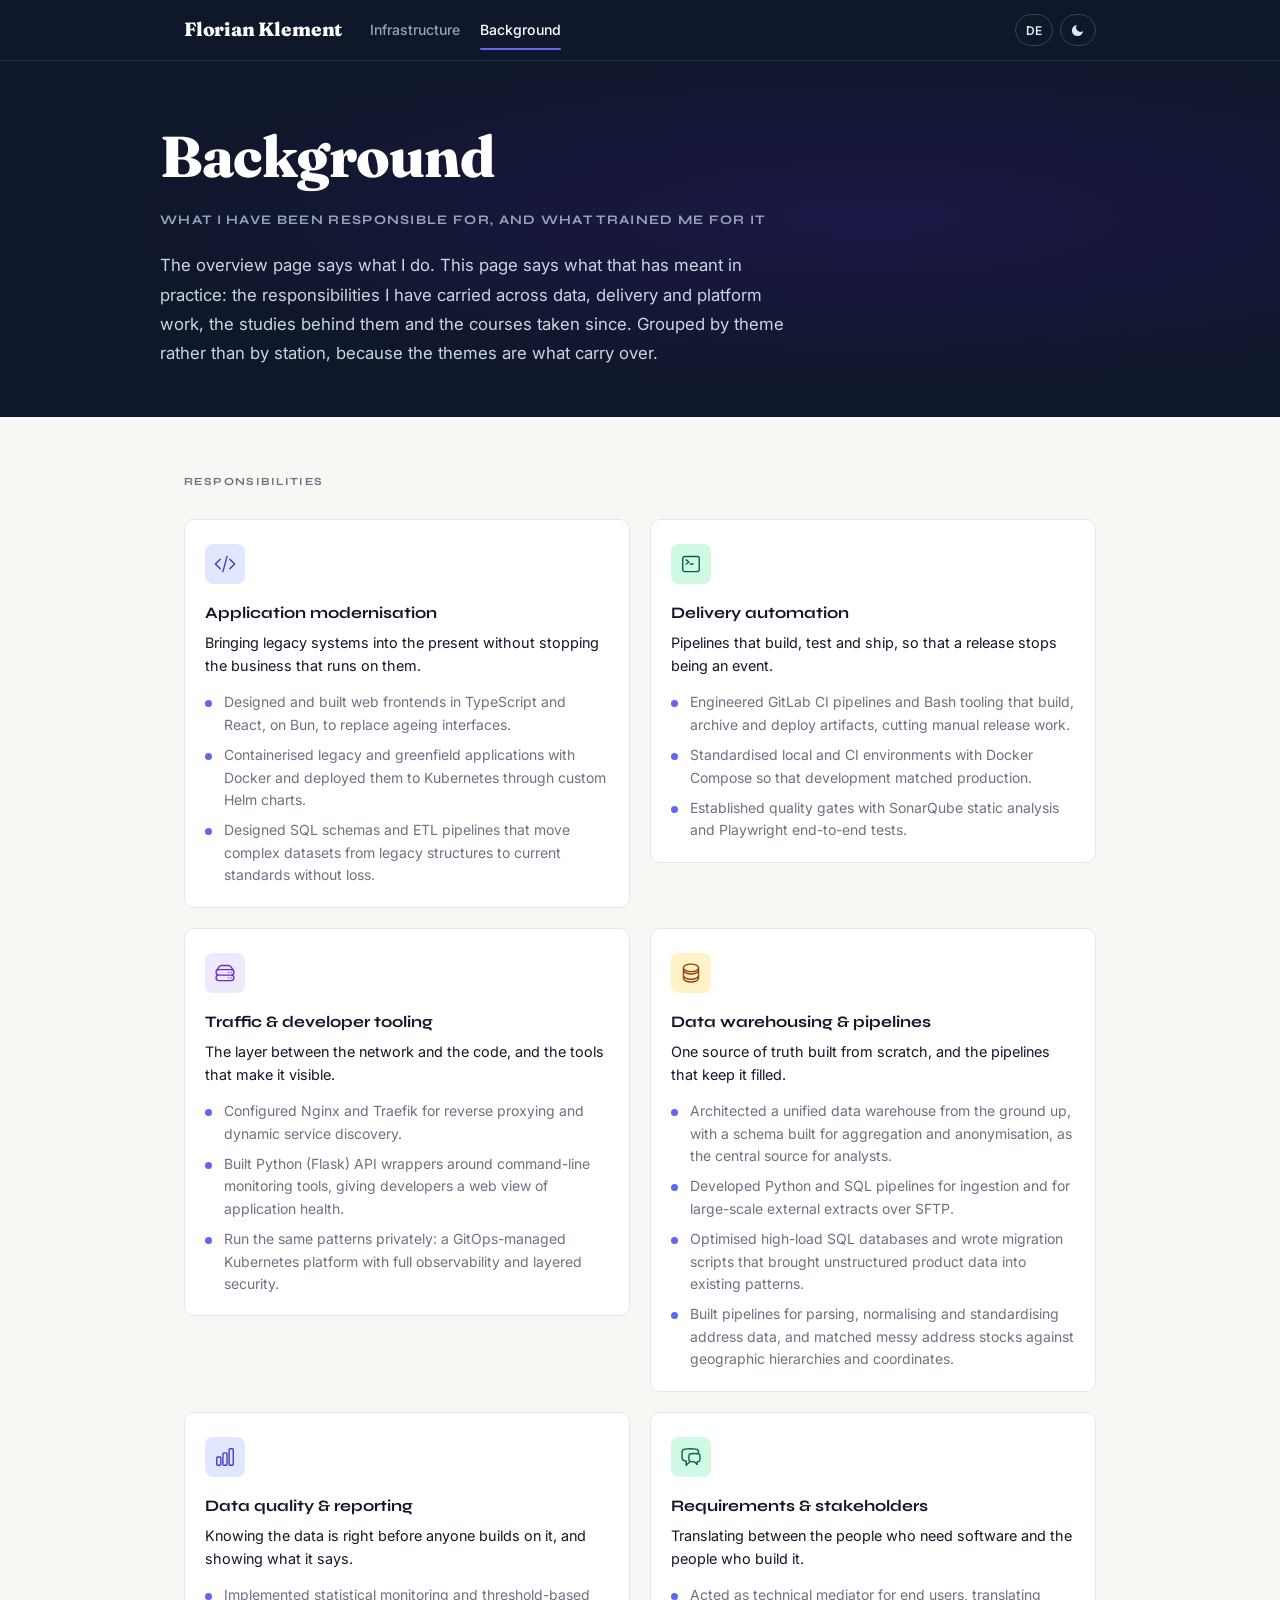
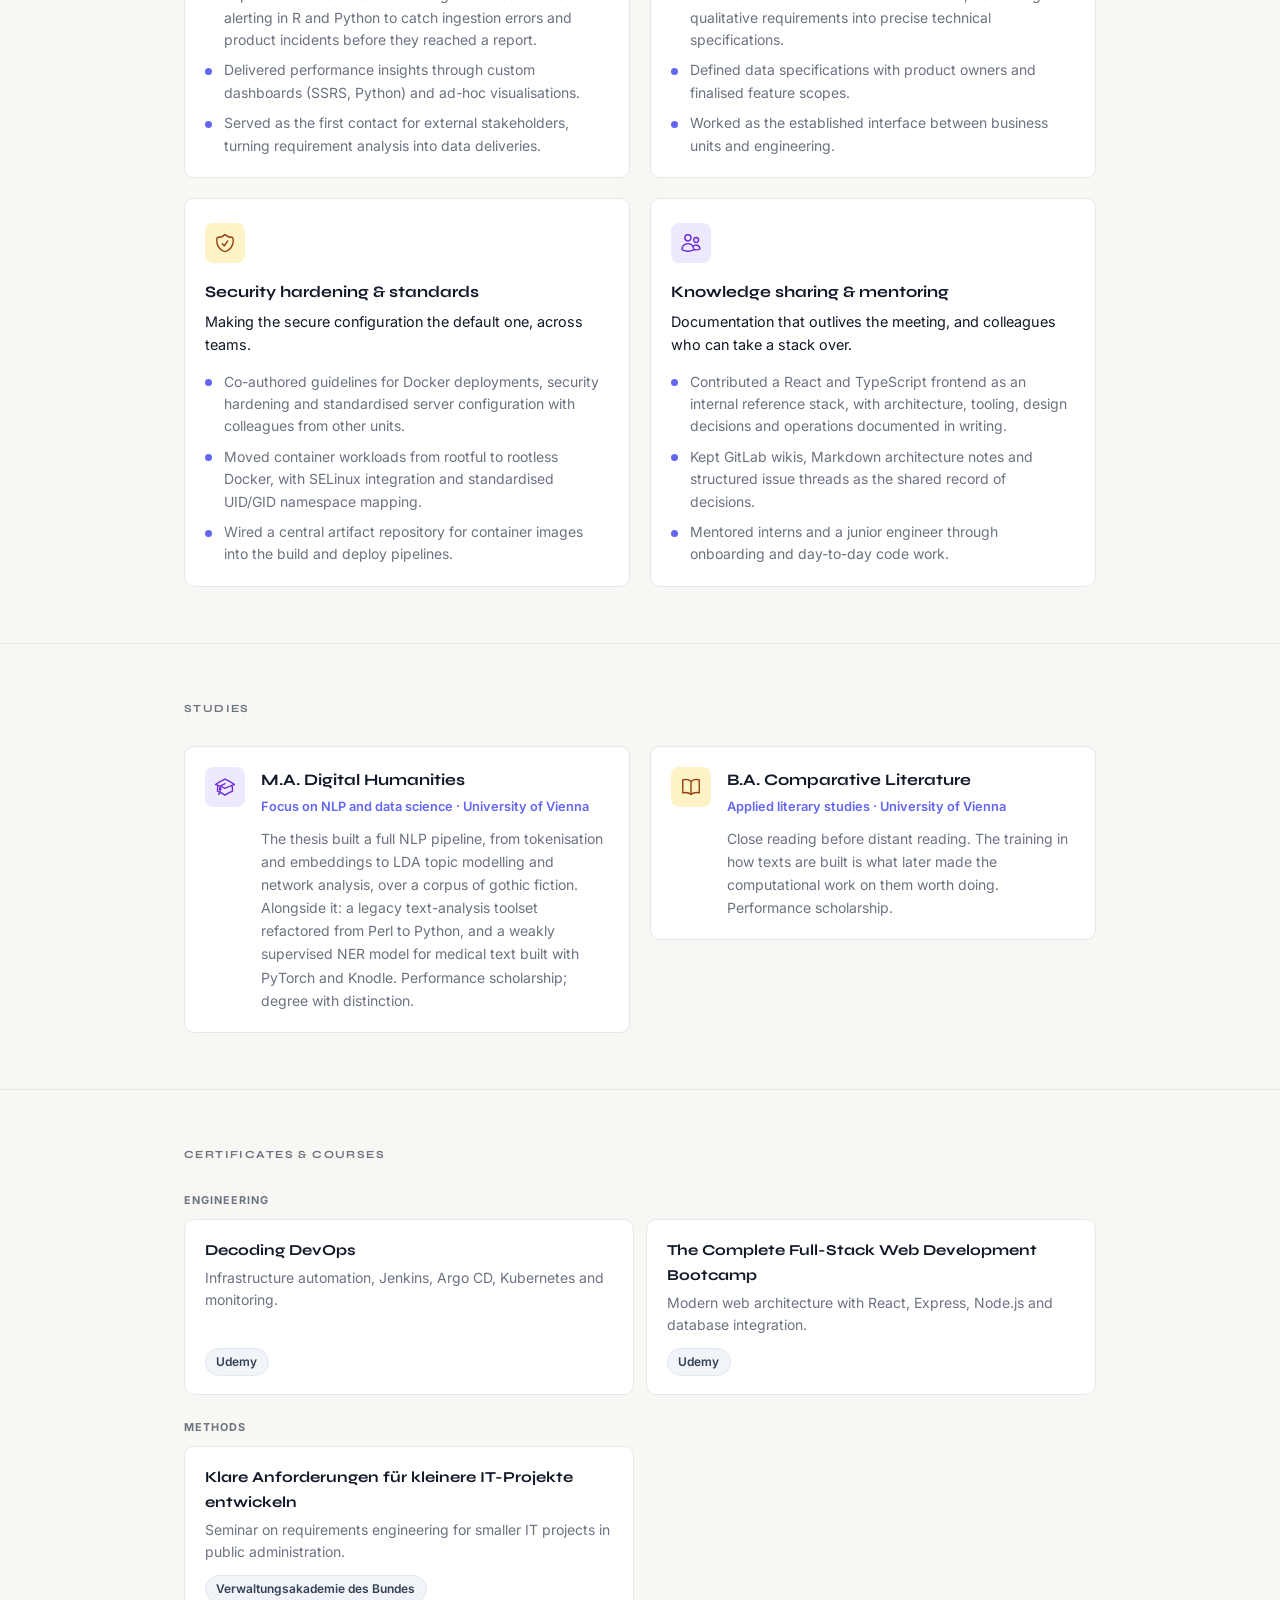
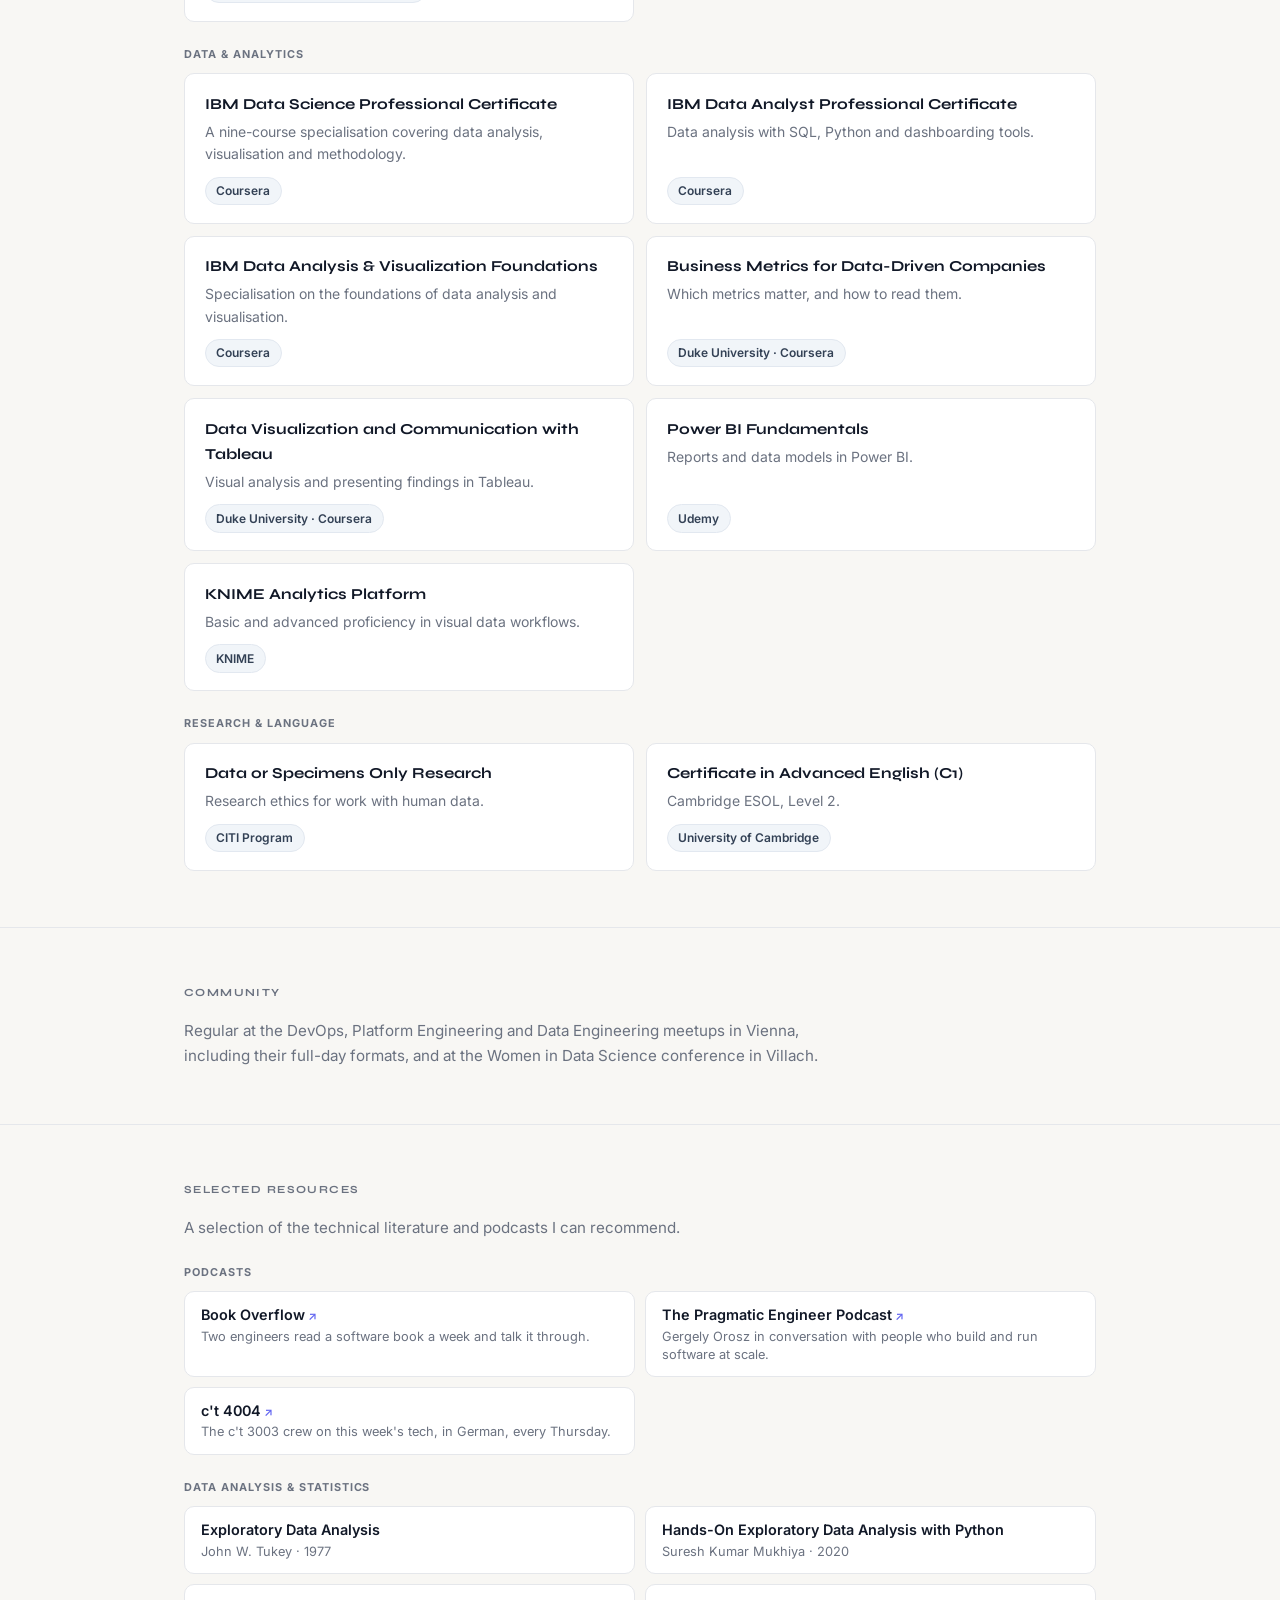
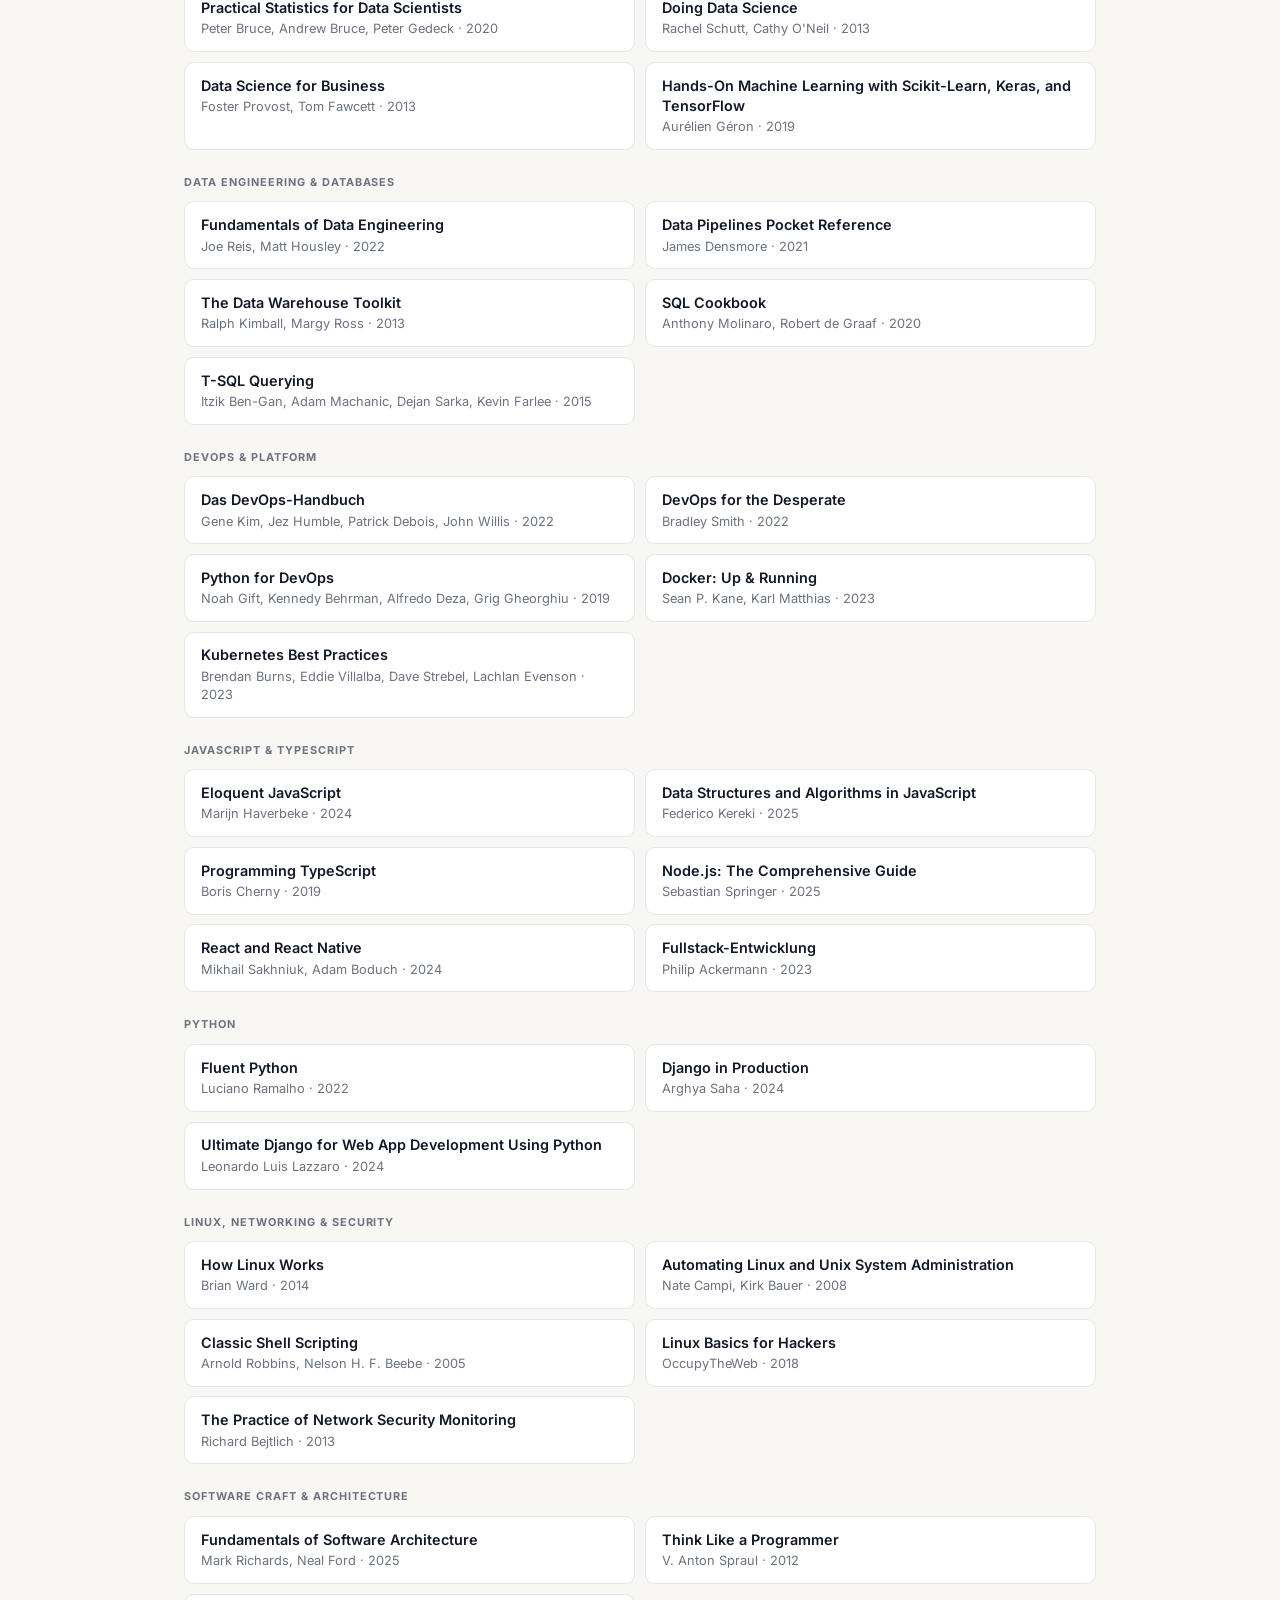
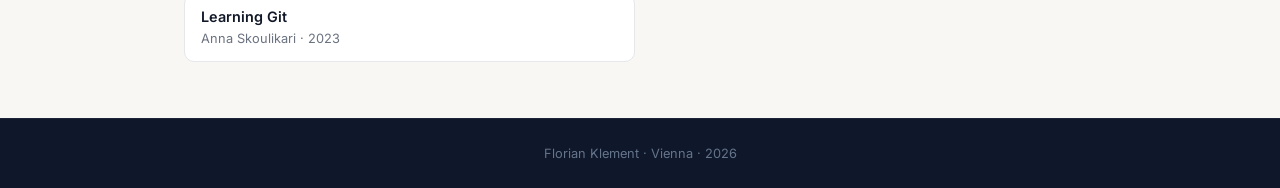
==== background.html @ 7e251cad "detail expansion" ====
<!DOCTYPE html>
<html lang="en">
<head>
  <meta charset="UTF-8" />
  <meta name="viewport" content="width=device-width, initial-scale=1.0" />
  <title>Background · Florian Klement</title>
  <link rel="icon" href="data:image/svg+xml,<svg xmlns='http://www.w3.org/2000/svg' viewBox='0 0 32 32'><rect width='32' height='32' rx='8' fill='%230f172a'/><path fill='%23ffffff' transform='translate(-1.2 1.05)' d='M25 14.5a6.5 6.5 0 0 0-12.7-2A5 5 0 1 0 8 22h17a4.5 4.5 0 0 0 0-9z'/></svg>" />
  <link rel="preconnect" href="https://fonts.googleapis.com" />
  <link rel="preconnect" href="https://fonts.gstatic.com" crossorigin />
  <link href="https://fonts.googleapis.com/css2?family=Inter:wght@400;500;600;700&family=Syne:wght@700;800&family=Fraunces:opsz,wght@9..144,800&display=swap" rel="stylesheet" />
  <link rel="stylesheet" href="style.css?v=11" />
</head>
<body>


<nav class="topbar" aria-label="Main">
  <div class="topbar-inner">
    <a class="brand" href="index.html"><span class="brand-full">Florian Klement</span><span class="brand-short">F. Klement</span><span class="brand-mini">FK</span></a>
    <div class="topbar-links">
      <a class="nav-link" href="infra.html" data-i18n="nav.infra">Infrastructure</a>
      <a class="nav-link" href="background.html" aria-current="page" data-i18n="nav.background">Background</a>
    </div>
    <div class="controls" role="toolbar">
      <button class="ctrl-btn" id="lang-btn" aria-label="Switch language">DE</button>
      <button class="ctrl-btn" id="theme-btn" aria-label="Toggle theme">
        <svg id="icon-moon" viewBox="0 0 24 24" fill="currentColor" xmlns="http://www.w3.org/2000/svg">
          <path d="M21 12.79A9 9 0 1 1 11.21 3 7 7 0 0 0 21 12.79z"/>
        </svg>
        <svg id="icon-sun" viewBox="0 0 24 24" fill="none" stroke="currentColor" stroke-width="2" stroke-linecap="round" xmlns="http://www.w3.org/2000/svg" style="display:none">
          <circle cx="12" cy="12" r="5"/>
          <line x1="12" y1="1" x2="12" y2="3"/>
          <line x1="12" y1="21" x2="12" y2="23"/>
          <line x1="4.22" y1="4.22" x2="5.64" y2="5.64"/>
          <line x1="18.36" y1="18.36" x2="19.78" y2="19.78"/>
          <line x1="1" y1="12" x2="3" y2="12"/>
          <line x1="21" y1="12" x2="23" y2="12"/>
          <line x1="4.22" y1="19.78" x2="5.64" y2="18.36"/>
          <line x1="18.36" y1="5.64" x2="19.78" y2="4.22"/>
        </svg>
      </button>
    </div>
  </div>
</nav>

<header class="hero hero-compact">
  <div class="hero-inner">
    <div class="hero-text">
      <h1 data-i18n="bg.title">Background</h1>
      <p class="subtitle" data-i18n="bg.subtitle">What I have been responsible for, and what trained me for it</p>
      <p class="tagline" data-i18n="bg.intro">The overview page says what I do. This page says what that has meant in practice: the responsibilities I have carried across data, delivery and platform work, the studies behind them and the courses taken since. Grouped by theme rather than by station, because the themes are what carry over.</p>
    </div>
  </div>
</header>

<main>

  <section>
    <div class="container">
      <p class="section-label" data-i18n="bg.section.duties">Responsibilities</p>
      <div class="duties">
        <article class="duty">
          <div class="card-icon blue">
            <svg viewBox="0 0 24 24" fill="none" stroke="currentColor" stroke-width="1.5" stroke-linecap="round" stroke-linejoin="round"><path d="M17.25 6.75 22.5 12l-5.25 5.25m-10.5 0L1.5 12l5.25-5.25m7.5-3-4.5 16.5"/></svg>
          </div>
          <h3 data-i18n="bg.duty1.title">Application modernisation</h3>
          <p class="duty-lead" data-i18n="bg.duty1.lead">Bringing legacy systems into the present without stopping the business that runs on them.</p>
          <ul class="tasks">
            <li data-i18n="bg.duty1.t1">Designed and built web frontends in TypeScript and React, on Bun, to replace ageing interfaces.</li>
            <li data-i18n="bg.duty1.t2">Containerised legacy and greenfield applications with Docker and deployed them to Kubernetes through custom Helm charts.</li>
            <li data-i18n="bg.duty1.t3">Designed SQL schemas and ETL pipelines that move complex datasets from legacy structures to current standards without loss.</li>
          </ul>
        </article>
        <article class="duty">
          <div class="card-icon green">
            <svg viewBox="0 0 24 24" fill="none" stroke="currentColor" stroke-width="1.5" stroke-linecap="round" stroke-linejoin="round"><path d="m6.75 7.5 3 2.25-3 2.25m4.5 0h3m-9 8.25h13.5A2.25 2.25 0 0 0 21 18V6a2.25 2.25 0 0 0-2.25-2.25H5.25A2.25 2.25 0 0 0 3 6v12a2.25 2.25 0 0 0 2.25 2.25Z"/></svg>
          </div>
          <h3 data-i18n="bg.duty2.title">Delivery automation</h3>
          <p class="duty-lead" data-i18n="bg.duty2.lead">Pipelines that build, test and ship, so that a release stops being an event.</p>
          <ul class="tasks">
            <li data-i18n="bg.duty2.t1">Engineered GitLab CI pipelines and Bash tooling that build, archive and deploy artifacts, cutting manual release work.</li>
            <li data-i18n="bg.duty2.t2">Standardised local and CI environments with Docker Compose so that development matched production.</li>
            <li data-i18n="bg.duty2.t3">Established quality gates with SonarQube static analysis and Playwright end-to-end tests.</li>
          </ul>
        </article>
        <article class="duty">
          <div class="card-icon purple">
            <svg viewBox="0 0 24 24" fill="none" stroke="currentColor" stroke-width="1.5" stroke-linecap="round" stroke-linejoin="round"><path d="M5.25 14.25h13.5m-13.5 0a3 3 0 0 1-3-3m3 3a3 3 0 1 0 0 6h13.5a3 3 0 1 0 0-6m-16.5-3a3 3 0 0 1 3-3h13.5a3 3 0 0 1 3 3m-19.5 0a4.5 4.5 0 0 1 .9-2.7L5.737 5.1a3.375 3.375 0 0 1 2.7-1.35h7.126c1.062 0 2.062.5 2.7 1.35l2.587 3.45a4.5 4.5 0 0 1 .9 2.7m0 0a3 3 0 0 1-3 3m0 3h.008v.008h-.008v-.008Zm0-6h.008v.008h-.008v-.008Zm-3 6h.008v.008h-.008v-.008Zm0-6h.008v.008h-.008v-.008Z"/></svg>
          </div>
          <h3 data-i18n="bg.duty3.title">Traffic &amp; developer tooling</h3>
          <p class="duty-lead" data-i18n="bg.duty3.lead">The layer between the network and the code, and the tools that make it visible.</p>
          <ul class="tasks">
            <li data-i18n="bg.duty3.t1">Configured Nginx and Traefik for reverse proxying and dynamic service discovery.</li>
            <li data-i18n="bg.duty3.t2">Built Python (Flask) API wrappers around command-line monitoring tools, giving developers a web view of application health.</li>
            <li data-i18n="bg.duty3.t3">Run the same patterns privately: a GitOps-managed Kubernetes platform with full observability and layered security.</li>
          </ul>
        </article>
        <article class="duty">
          <div class="card-icon amber">
            <svg viewBox="0 0 24 24" fill="none" stroke="currentColor" stroke-width="1.5" stroke-linecap="round" stroke-linejoin="round"><path d="M20.25 6.375c0 2.278-3.694 4.125-8.25 4.125S3.75 8.653 3.75 6.375m16.5 0c0-2.278-3.694-4.125-8.25-4.125S3.75 4.097 3.75 6.375m16.5 0v11.25c0 2.278-3.694 4.125-8.25 4.125s-8.25-1.847-8.25-4.125V6.375m16.5 2.625c0 2.278-3.694 4.125-8.25 4.125s-8.25-1.847-8.25-4.125m16.5 5.625c0 2.278-3.694 4.125-8.25 4.125s-8.25-1.847-8.25-4.125"/></svg>
          </div>
          <h3 data-i18n="bg.duty4.title">Data warehousing &amp; pipelines</h3>
          <p class="duty-lead" data-i18n="bg.duty4.lead">One source of truth built from scratch, and the pipelines that keep it filled.</p>
          <ul class="tasks">
            <li data-i18n="bg.duty4.t1">Architected a unified data warehouse from the ground up, with a schema built for aggregation and anonymisation, as the central source for analysts.</li>
            <li data-i18n="bg.duty4.t2">Developed Python and SQL pipelines for ingestion and for large-scale external extracts over SFTP.</li>
            <li data-i18n="bg.duty4.t3">Optimised high-load SQL databases and wrote migration scripts that brought unstructured product data into existing patterns.</li>
            <li data-i18n="bg.duty4.t4">Built pipelines for parsing, normalising and standardising address data, and matched messy address stocks against geographic hierarchies and coordinates.</li>
          </ul>
        </article>
        <article class="duty">
          <div class="card-icon blue">
            <svg viewBox="0 0 24 24" fill="none" stroke="currentColor" stroke-width="1.5" stroke-linecap="round" stroke-linejoin="round"><path d="M3 13.125C3 12.504 3.504 12 4.125 12h2.25c.621 0 1.125.504 1.125 1.125v6.75C7.5 20.496 6.996 21 6.375 21h-2.25A1.125 1.125 0 0 1 3 19.875v-6.75ZM9.75 8.625c0-.621.504-1.125 1.125-1.125h2.25c.621 0 1.125.504 1.125 1.125v11.25c0 .621-.504 1.125-1.125 1.125h-2.25a1.125 1.125 0 0 1-1.125-1.125V8.625ZM16.5 4.125c0-.621.504-1.125 1.125-1.125h2.25C20.496 3 21 3.504 21 4.125v15.75c0 .621-.504 1.125-1.125 1.125h-2.25a1.125 1.125 0 0 1-1.125-1.125V4.125Z"/></svg>
          </div>
          <h3 data-i18n="bg.duty5.title">Data quality &amp; reporting</h3>
          <p class="duty-lead" data-i18n="bg.duty5.lead">Knowing the data is right before anyone builds on it, and showing what it says.</p>
          <ul class="tasks">
            <li data-i18n="bg.duty5.t1">Implemented statistical monitoring and threshold-based alerting in R and Python to catch ingestion errors and product incidents before they reached a report.</li>
            <li data-i18n="bg.duty5.t2">Delivered performance insights through custom dashboards (SSRS, Python) and ad-hoc visualisations.</li>
            <li data-i18n="bg.duty5.t3">Served as the first contact for external stakeholders, turning requirement analysis into data deliveries.</li>
          </ul>
        </article>
        <article class="duty">
          <div class="card-icon green">
            <svg viewBox="0 0 24 24" fill="none" stroke="currentColor" stroke-width="1.5" stroke-linecap="round" stroke-linejoin="round"><path d="M20.25 8.511c.884.284 1.5 1.128 1.5 2.097v4.286c0 1.136-.847 2.1-1.98 2.193-.34.027-.68.052-1.02.072v3.091l-3-3c-1.354 0-2.694-.055-4.02-.163a2.115 2.115 0 0 1-.825-.242m9.345-8.334a2.126 2.126 0 0 0-.476-.095 48.64 48.64 0 0 0-8.048 0c-1.131.094-1.976 1.057-1.976 2.192v4.286c0 .837.46 1.58 1.155 1.951m9.345-8.334V6.637c0-1.621-1.152-3.026-2.76-3.235A48.455 48.455 0 0 0 11.25 3c-2.115 0-4.198.137-6.24.402-1.608.209-2.76 1.614-2.76 3.235v6.226c0 1.621 1.152 3.026 2.76 3.235.577.075 1.157.14 1.74.194V21l4.155-4.155"/></svg>
          </div>
          <h3 data-i18n="bg.duty6.title">Requirements &amp; stakeholders</h3>
          <p class="duty-lead" data-i18n="bg.duty6.lead">Translating between the people who need software and the people who build it.</p>
          <ul class="tasks">
            <li data-i18n="bg.duty6.t1">Acted as technical mediator for end users, translating qualitative requirements into precise technical specifications.</li>
            <li data-i18n="bg.duty6.t2">Defined data specifications with product owners and finalised feature scopes.</li>
            <li data-i18n="bg.duty6.t3">Worked as the established interface between business units and engineering.</li>
          </ul>
        </article>
        <article class="duty">
          <div class="card-icon amber">
            <svg viewBox="0 0 24 24" fill="none" stroke="currentColor" stroke-width="1.5" stroke-linecap="round" stroke-linejoin="round"><path d="M9 12.75 11.25 15 15 9.75m-3-7.036A11.959 11.959 0 0 1 3.598 6 11.99 11.99 0 0 0 3 9.749c0 5.592 3.824 10.29 9 11.623 5.176-1.332 9-6.03 9-11.622 0-1.31-.21-2.571-.598-3.751h-.152c-3.196 0-6.1-1.248-8.25-3.285Z"/></svg>
          </div>
          <h3 data-i18n="bg.duty7.title">Security hardening &amp; standards</h3>
          <p class="duty-lead" data-i18n="bg.duty7.lead">Making the secure configuration the default one, across teams.</p>
          <ul class="tasks">
            <li data-i18n="bg.duty7.t1">Co-authored guidelines for Docker deployments, security hardening and standardised server configuration with colleagues from other units.</li>
            <li data-i18n="bg.duty7.t2">Moved container workloads from rootful to rootless Docker, with SELinux integration and standardised UID/GID namespace mapping.</li>
            <li data-i18n="bg.duty7.t3">Wired a central artifact repository for container images into the build and deploy pipelines.</li>
          </ul>
        </article>
        <article class="duty">
          <div class="card-icon purple">
            <svg viewBox="0 0 24 24" fill="none" stroke="currentColor" stroke-width="1.5" stroke-linecap="round" stroke-linejoin="round"><path d="M15 19.128a9.38 9.38 0 0 0 2.625.372 9.337 9.337 0 0 0 4.121-.952 4.125 4.125 0 0 0-7.533-2.493M15 19.128v-.003c0-1.113-.285-2.16-.786-3.07M15 19.128v.106A12.318 12.318 0 0 1 8.624 21c-2.331 0-4.512-.645-6.374-1.766l-.001-.109a6.375 6.375 0 0 1 11.964-3.07M12 6.375a3.375 3.375 0 1 1-6.75 0 3.375 3.375 0 0 1 6.75 0Zm8.25 2.25a2.625 2.625 0 1 1-5.25 0 2.625 2.625 0 0 1 5.25 0Z"/></svg>
          </div>
          <h3 data-i18n="bg.duty8.title">Knowledge sharing &amp; mentoring</h3>
          <p class="duty-lead" data-i18n="bg.duty8.lead">Documentation that outlives the meeting, and colleagues who can take a stack over.</p>
          <ul class="tasks">
            <li data-i18n="bg.duty8.t1">Contributed a React and TypeScript frontend as an internal reference stack, with architecture, tooling, design decisions and operations documented in writing.</li>
            <li data-i18n="bg.duty8.t2">Kept GitLab wikis, Markdown architecture notes and structured issue threads as the shared record of decisions.</li>
            <li data-i18n="bg.duty8.t3">Mentored interns and a junior engineer through onboarding and day-to-day code work.</li>
          </ul>
        </article>
      </div>
    </div>
  </section>

  <section>
    <div class="container">
      <p class="section-label" data-i18n="bg.section.edu">Studies</p>
      <div class="edu-grid">
        <article class="edu">
          <div class="card-icon purple">
            <svg viewBox="0 0 24 24" fill="none" stroke="currentColor" stroke-width="1.5" stroke-linecap="round" stroke-linejoin="round"><path d="M4.26 10.147a60.438 60.438 0 0 0-.491 6.347A48.62 48.62 0 0 1 12 20.904a48.62 48.62 0 0 1 8.232-4.41 60.46 60.46 0 0 0-.491-6.347m-15.482 0a50.636 50.636 0 0 0-2.658-.813A59.906 59.906 0 0 1 12 3.493a59.903 59.903 0 0 1 10.399 5.84c-.896.248-1.783.52-2.658.814m-15.482 0A50.717 50.717 0 0 1 12 13.489a50.702 50.702 0 0 1 7.74-3.342M6.75 15a.75.75 0 1 0 0-1.5.75.75 0 0 0 0 1.5Zm0 0v-3.675A55.378 55.378 0 0 1 12 8.443m-7.007 11.55A5.981 5.981 0 0 0 6.75 15.75v-1.5"/></svg>
          </div>
          <div>
            <h3 data-i18n="bg.edu1.title">M.A. Digital Humanities</h3>
            <p class="edu-sub" data-i18n="bg.edu1.sub">Focus on NLP and data science · University of Vienna</p>
            <p class="edu-body" data-i18n="bg.edu1.body">The thesis built a full NLP pipeline, from tokenisation and embeddings to LDA topic modelling and network analysis, over a corpus of gothic fiction. Alongside it: a legacy text-analysis toolset refactored from Perl to Python, and a weakly supervised NER model for medical text built with PyTorch and Knodle. Performance scholarship; degree with distinction.</p>
          </div>
        </article>
        <article class="edu">
          <div class="card-icon amber">
            <svg viewBox="0 0 24 24" fill="none" stroke="currentColor" stroke-width="1.5" stroke-linecap="round" stroke-linejoin="round"><path d="M12 6.042A8.967 8.967 0 0 0 6 3.75c-1.052 0-2.062.18-3 .512v14.25A8.987 8.987 0 0 1 6 18c2.305 0 4.408.867 6 2.292m0-14.25a8.966 8.966 0 0 1 6-2.292c1.052 0 2.062.18 3 .512v14.25A8.987 8.987 0 0 0 18 18a8.967 8.967 0 0 0-6 2.292m0-14.25v14.25"/></svg>
          </div>
          <div>
            <h3 data-i18n="bg.edu2.title">B.A. Comparative Literature</h3>
            <p class="edu-sub" data-i18n="bg.edu2.sub">Applied literary studies · University of Vienna</p>
            <p class="edu-body" data-i18n="bg.edu2.body">Close reading before distant reading. The training in how texts are built is what later made the computational work on them worth doing. Performance scholarship.</p>
          </div>
        </article>
      </div>
    </div>
  </section>

  <section>
    <div class="container">
      <p class="section-label" data-i18n="bg.section.certs">Certificates &amp; courses</p>
      <p class="cert-group-label" data-i18n="bg.certgroup.eng">Engineering</p>
      <ul class="certs">
        <li class="cert">
          <div class="cert-main">
            <h3 data-i18n="bg.cert1.title">Decoding DevOps</h3>
            <p data-i18n="bg.cert1.desc">Infrastructure automation, Jenkins, Argo CD, Kubernetes and monitoring.</p>
          </div>
          <span class="cert-prov" data-i18n="bg.cert1.prov">Udemy</span>
        </li>
        <li class="cert">
          <div class="cert-main">
            <h3 data-i18n="bg.cert2.title">The Complete Full-Stack Web Development Bootcamp</h3>
            <p data-i18n="bg.cert2.desc">Modern web architecture with React, Express, Node.js and database integration.</p>
          </div>
          <span class="cert-prov" data-i18n="bg.cert2.prov">Udemy</span>
        </li>
      </ul>
      <p class="cert-group-label" data-i18n="bg.certgroup.method">Methods</p>
      <ul class="certs">
        <li class="cert">
          <div class="cert-main">
            <h3 data-i18n="bg.cert12.title">Klare Anforderungen für kleinere IT-Projekte entwickeln</h3>
            <p data-i18n="bg.cert12.desc">Seminar on requirements engineering for smaller IT projects in public administration.</p>
          </div>
          <span class="cert-prov" data-i18n="bg.cert12.prov">Verwaltungsakademie des Bundes</span>
        </li>
      </ul>
      <p class="cert-group-label" data-i18n="bg.certgroup.data">Data &amp; analytics</p>
      <ul class="certs">
        <li class="cert">
          <div class="cert-main">
            <h3 data-i18n="bg.cert3.title">IBM Data Science Professional Certificate</h3>
            <p data-i18n="bg.cert3.desc">A nine-course specialisation covering data analysis, visualisation and methodology.</p>
          </div>
          <span class="cert-prov" data-i18n="bg.cert3.prov">Coursera</span>
        </li>
        <li class="cert">
          <div class="cert-main">
            <h3 data-i18n="bg.cert4.title">IBM Data Analyst Professional Certificate</h3>
            <p data-i18n="bg.cert4.desc">Data analysis with SQL, Python and dashboarding tools.</p>
          </div>
          <span class="cert-prov" data-i18n="bg.cert4.prov">Coursera</span>
        </li>
        <li class="cert">
          <div class="cert-main">
            <h3 data-i18n="bg.cert5.title">IBM Data Analysis &amp; Visualization Foundations</h3>
            <p data-i18n="bg.cert5.desc">Specialisation on the foundations of data analysis and visualisation.</p>
          </div>
          <span class="cert-prov" data-i18n="bg.cert5.prov">Coursera</span>
        </li>
        <li class="cert">
          <div class="cert-main">
            <h3 data-i18n="bg.cert6.title">Business Metrics for Data-Driven Companies</h3>
            <p data-i18n="bg.cert6.desc">Which metrics matter, and how to read them.</p>
          </div>
          <span class="cert-prov" data-i18n="bg.cert6.prov">Duke University · Coursera</span>
        </li>
        <li class="cert">
          <div class="cert-main">
            <h3 data-i18n="bg.cert7.title">Data Visualization and Communication with Tableau</h3>
            <p data-i18n="bg.cert7.desc">Visual analysis and presenting findings in Tableau.</p>
          </div>
          <span class="cert-prov" data-i18n="bg.cert7.prov">Duke University · Coursera</span>
        </li>
        <li class="cert">
          <div class="cert-main">
            <h3 data-i18n="bg.cert8.title">Power BI Fundamentals</h3>
            <p data-i18n="bg.cert8.desc">Reports and data models in Power BI.</p>
          </div>
          <span class="cert-prov" data-i18n="bg.cert8.prov">Udemy</span>
        </li>
        <li class="cert">
          <div class="cert-main">
            <h3 data-i18n="bg.cert9.title">KNIME Analytics Platform</h3>
            <p data-i18n="bg.cert9.desc">Basic and advanced proficiency in visual data workflows.</p>
          </div>
          <span class="cert-prov" data-i18n="bg.cert9.prov">KNIME</span>
        </li>
      </ul>
      <p class="cert-group-label" data-i18n="bg.certgroup.other">Research &amp; language</p>
      <ul class="certs">
        <li class="cert">
          <div class="cert-main">
            <h3 data-i18n="bg.cert10.title">Data or Specimens Only Research</h3>
            <p data-i18n="bg.cert10.desc">Research ethics for work with human data.</p>
          </div>
          <span class="cert-prov" data-i18n="bg.cert10.prov">CITI Program</span>
        </li>
        <li class="cert">
          <div class="cert-main">
            <h3 data-i18n="bg.cert11.title">Certificate in Advanced English (C1)</h3>
            <p data-i18n="bg.cert11.desc">Cambridge ESOL, Level 2.</p>
          </div>
          <span class="cert-prov" data-i18n="bg.cert11.prov">University of Cambridge</span>
        </li>
      </ul>
    </div>
  </section>

  <section>
    <div class="container">
      <p class="section-label" data-i18n="bg.section.community">Community</p>
      <p class="community-body" data-i18n="bg.community.body">Regular at the DevOps, Platform Engineering and Data Engineering meetups in Vienna, including their full-day formats, and at the Women in Data Science conference in Villach.</p>
    </div>
  </section>

  <section>
    <div class="container">
      <p class="section-label" data-i18n="bg.section.reading">Selected resources</p>
      <p class="reading-intro" data-i18n="bg.reading.intro">A selection of the technical literature and podcasts I can recommend.</p>
      <p class="cert-group-label" data-i18n="bg.readgroup.pod">Podcasts</p>
      <ul class="books">
        <li class="book"><a class="book-title book-link" href="https://www.bookoverflow.io/" target="_blank" rel="noopener">Book Overflow</a><span class="book-author" data-i18n="bg.pod1.desc">Two engineers read a software book a week and talk it through.</span></li>
        <li class="book"><a class="book-title book-link" href="https://newsletter.pragmaticengineer.com/podcast" target="_blank" rel="noopener">The Pragmatic Engineer Podcast</a><span class="book-author" data-i18n="bg.pod2.desc">Gergely Orosz in conversation with people who build and run software at scale.</span></li>
        <li class="book"><a class="book-title book-link" href="https://www.heise.de/news/c-t-4004-Neuer-Podcast-von-c-t-3003-11102842.html" target="_blank" rel="noopener">c&#39;t 4004</a><span class="book-author" data-i18n="bg.pod3.desc">The c&#39;t 3003 crew on this week&#39;s tech, in German, every Thursday.</span></li>
      </ul>
      <p class="cert-group-label" data-i18n="bg.readgroup.data">Data analysis &amp; statistics</p>
      <ul class="books">
        <li class="book"><span class="book-title">Exploratory Data Analysis</span><span class="book-author">John W. Tukey · 1977</span></li>
        <li class="book"><span class="book-title">Hands-On Exploratory Data Analysis with Python</span><span class="book-author">Suresh Kumar Mukhiya · 2020</span></li>
        <li class="book"><span class="book-title">Practical Statistics for Data Scientists</span><span class="book-author">Peter Bruce, Andrew Bruce, Peter Gedeck · 2020</span></li>
        <li class="book"><span class="book-title">Doing Data Science</span><span class="book-author">Rachel Schutt, Cathy O'Neil · 2013</span></li>
        <li class="book"><span class="book-title">Data Science for Business</span><span class="book-author">Foster Provost, Tom Fawcett · 2013</span></li>
        <li class="book"><span class="book-title">Hands-On Machine Learning with Scikit-Learn, Keras, and TensorFlow</span><span class="book-author">Aurélien Géron · 2019</span></li>
      </ul>
      <p class="cert-group-label" data-i18n="bg.readgroup.de">Data engineering &amp; databases</p>
      <ul class="books">
        <li class="book"><span class="book-title">Fundamentals of Data Engineering</span><span class="book-author">Joe Reis, Matt Housley · 2022</span></li>
        <li class="book"><span class="book-title">Data Pipelines Pocket Reference</span><span class="book-author">James Densmore · 2021</span></li>
        <li class="book"><span class="book-title">The Data Warehouse Toolkit</span><span class="book-author">Ralph Kimball, Margy Ross · 2013</span></li>
        <li class="book"><span class="book-title">SQL Cookbook</span><span class="book-author">Anthony Molinaro, Robert de Graaf · 2020</span></li>
        <li class="book"><span class="book-title">T-SQL Querying</span><span class="book-author">Itzik Ben-Gan, Adam Machanic, Dejan Sarka, Kevin Farlee · 2015</span></li>
      </ul>
      <p class="cert-group-label" data-i18n="bg.readgroup.ops">DevOps &amp; platform</p>
      <ul class="books">
        <li class="book"><span class="book-title">Das DevOps-Handbuch</span><span class="book-author">Gene Kim, Jez Humble, Patrick Debois, John Willis · 2022</span></li>
        <li class="book"><span class="book-title">DevOps for the Desperate</span><span class="book-author">Bradley Smith · 2022</span></li>
        <li class="book"><span class="book-title">Python for DevOps</span><span class="book-author">Noah Gift, Kennedy Behrman, Alfredo Deza, Grig Gheorghiu · 2019</span></li>
        <li class="book"><span class="book-title">Docker: Up &amp; Running</span><span class="book-author">Sean P. Kane, Karl Matthias · 2023</span></li>
        <li class="book"><span class="book-title">Kubernetes Best Practices</span><span class="book-author">Brendan Burns, Eddie Villalba, Dave Strebel, Lachlan Evenson · 2023</span></li>
      </ul>
      <p class="cert-group-label" data-i18n="bg.readgroup.js">JavaScript &amp; TypeScript</p>
      <ul class="books">
        <li class="book"><span class="book-title">Eloquent JavaScript</span><span class="book-author">Marijn Haverbeke · 2024</span></li>
        <li class="book"><span class="book-title">Data Structures and Algorithms in JavaScript</span><span class="book-author">Federico Kereki · 2025</span></li>
        <li class="book"><span class="book-title">Programming TypeScript</span><span class="book-author">Boris Cherny · 2019</span></li>
        <li class="book"><span class="book-title">Node.js: The Comprehensive Guide</span><span class="book-author">Sebastian Springer · 2025</span></li>
        <li class="book"><span class="book-title">React and React Native</span><span class="book-author">Mikhail Sakhniuk, Adam Boduch · 2024</span></li>
        <li class="book"><span class="book-title">Fullstack-Entwicklung</span><span class="book-author">Philip Ackermann · 2023</span></li>
      </ul>
      <p class="cert-group-label" data-i18n="bg.readgroup.py">Python</p>
      <ul class="books">
        <li class="book"><span class="book-title">Fluent Python</span><span class="book-author">Luciano Ramalho · 2022</span></li>
        <li class="book"><span class="book-title">Django in Production</span><span class="book-author">Arghya Saha · 2024</span></li>
        <li class="book"><span class="book-title">Ultimate Django for Web App Development Using Python</span><span class="book-author">Leonardo Luis Lazzaro · 2024</span></li>
      </ul>
      <p class="cert-group-label" data-i18n="bg.readgroup.nix">Linux, networking &amp; security</p>
      <ul class="books">
        <li class="book"><span class="book-title">How Linux Works</span><span class="book-author">Brian Ward · 2014</span></li>
        <li class="book"><span class="book-title">Automating Linux and Unix System Administration</span><span class="book-author">Nate Campi, Kirk Bauer · 2008</span></li>
        <li class="book"><span class="book-title">Classic Shell Scripting</span><span class="book-author">Arnold Robbins, Nelson H. F. Beebe · 2005</span></li>
        <li class="book"><span class="book-title">Linux Basics for Hackers</span><span class="book-author">OccupyTheWeb · 2018</span></li>
        <li class="book"><span class="book-title">The Practice of Network Security Monitoring</span><span class="book-author">Richard Bejtlich · 2013</span></li>
      </ul>
      <p class="cert-group-label" data-i18n="bg.readgroup.craft">Software craft &amp; architecture</p>
      <ul class="books">
        <li class="book"><span class="book-title">Fundamentals of Software Architecture</span><span class="book-author">Mark Richards, Neal Ford · 2025</span></li>
        <li class="book"><span class="book-title">Think Like a Programmer</span><span class="book-author">V. Anton Spraul · 2012</span></li>
        <li class="book"><span class="book-title">Learning Git</span><span class="book-author">Anna Skoulikari · 2023</span></li>
      </ul>
    </div>
  </section>

</main>

<footer>
  <span data-i18n="footer">Florian Klement · Vienna · 2026</span>
</footer>

<script src="background.i18n.js?v=11"></script>
<script src="main.js?v=11"></script>
</body>
</html>
---- style.css ----
*, *::before, *::after { box-sizing: border-box; margin: 0; padding: 0; }

:root {
  --bg:               #f8f7f4;
  --surface:          #ffffff;
  --hero-bg:          #0f172a;
  --accent:           #6366f1;
  --accent-d:         #4f46e5;
  --text:             #111827;
  --muted:            #6b7280;
  --border:           #e5e7eb;
  --tag-bg:           #f1f5f9;
  --tag-border:       #e2e8f0;
  --tag-text:         #334155;
  --ctrl-bg:          rgba(15,23,42,0.75);
  --ctrl-text:        #e2e8f0;
  --ctrl-border:      #334155;
  --icon-blue:        #e0e7ff;
  --icon-blue-color:  #4338ca;
  --icon-green:       #d1fae5;
  --icon-green-color: #065f46;
  --icon-purple:      #ede9fe;
  --icon-purple-color:#6d28d9;
  --icon-amber:       #fef3c7;
  --icon-amber-color: #92400e;
  --card-shadow:      0 8px 28px rgba(99,102,241,0.11);
  --radius:           10px;
}

[data-theme="dark"] {
  --bg:               #0f172a;
  --surface:          #1e293b;
  --hero-bg:          #020617;
  --accent:           #818cf8;
  --accent-d:         #6366f1;
  --text:             #e2e8f0;
  --muted:            #94a3b8;
  --border:           #334155;
  --tag-bg:           #0f172a;
  --tag-border:       #334155;
  --tag-text:         #cbd5e1;
  --ctrl-bg:          rgba(2,6,23,0.85);
  --ctrl-text:        #e2e8f0;
  --ctrl-border:      #475569;
  --icon-blue:        #1e1b4b;
  --icon-blue-color:  #a5b4fc;
  --icon-green:       #064e3b;
  --icon-green-color: #6ee7b7;
  --icon-purple:      #2e1065;
  --icon-purple-color:#c4b5fd;
  --icon-amber:       #451a03;
  --icon-amber-color: #fcd34d;
  --card-shadow:      0 8px 28px rgba(0,0,0,0.4);
}

@media (prefers-color-scheme: dark) {
  :root:not([data-theme="light"]) {
    --bg:               #0f172a;
    --surface:          #1e293b;
    --hero-bg:          #020617;
    --accent:           #818cf8;
    --accent-d:         #6366f1;
    --text:             #e2e8f0;
    --muted:            #94a3b8;
    --border:           #334155;
    --tag-bg:           #0f172a;
    --tag-border:       #334155;
    --tag-text:         #cbd5e1;
    --ctrl-bg:          rgba(2,6,23,0.85);
    --ctrl-text:        #e2e8f0;
    --ctrl-border:      #475569;
    --icon-blue:        #1e1b4b;
    --icon-blue-color:  #a5b4fc;
    --icon-green:       #064e3b;
    --icon-green-color: #6ee7b7;
    --icon-purple:      #2e1065;
    --icon-purple-color:#c4b5fd;
    --icon-amber:       #451a03;
    --icon-amber-color: #fcd34d;
    --card-shadow:      0 8px 28px rgba(0,0,0,0.4);
  }
}

html {
  scroll-behavior: smooth;
}

body {
  font-family: 'Inter', system-ui, -apple-system, "Segoe UI", sans-serif;
  background: var(--bg);
  color: var(--text);
  line-height: 1.65;
  transition: background 0.2s, color 0.2s;
}


* { overflow-wrap: break-word; min-width: 0; }

.topbar {
  position: sticky;
  top: 0;
  z-index: 200;
  background: var(--hero-bg);
  border-bottom: 1px solid rgba(255,255,255,0.08);
}

.topbar-inner {
  max-width: 960px;
  margin: 0 auto;
  padding: 0 1.5rem;
  height: 60px;
  display: flex;
  align-items: center;
  gap: 1.75rem;
}

.brand {
  font-family: 'Fraunces', Georgia, serif;
  font-size: 1.2rem;
  font-weight: 800;
  letter-spacing: -0.01em;
  line-height: 1;
  color: #fff;
  text-decoration: none;
  white-space: nowrap;
  flex-shrink: 0;
  transition: color 0.15s;
}

.brand:hover { color: var(--accent); }

.topbar-links { display: flex; gap: 1.25rem; flex-shrink: 0; }
.brand-short, .brand-mini { display: none; }

.nav-link {
  position: relative;
  white-space: nowrap;
  font-size: 0.88rem;
  font-weight: 500;
  color: #94a3b8;
  text-decoration: none;
  padding: 0.35rem 0;
  transition: color 0.15s;
}

.nav-link:hover { color: #fff; }

.nav-link[aria-current="page"] { color: #fff; }

.nav-link[aria-current="page"]::after {
  content: "";
  position: absolute;
  left: 0;
  right: 0;
  bottom: -0.15rem;
  height: 2px;
  border-radius: 2px;
  background: var(--accent);
}

.controls {
  display: flex;
  gap: 0.4rem;
  margin-left: auto;
  flex-shrink: 0;
}

@media (max-width: 600px) {
  .topbar-inner { padding: 0 1rem; gap: 0.9rem; height: 52px; }
  .brand { font-size: 1.05rem; }
  .topbar-links { gap: 0.9rem; }
}

@media (max-width: 420px) {
  .brand-full { display: none; }
  .brand-short { display: inline; }
  .topbar-inner { gap: 0.75rem; }
  .topbar-links { gap: 0.75rem; }
  .nav-link { font-size: 0.8rem; }
  .controls .ctrl-btn { height: 30px; min-width: 30px; padding: 0 0.5rem; }
}

@media (max-width: 380px) {
  .brand { font-size: 0.95rem; }
  .topbar-inner { gap: 0.6rem; }
  .topbar-links { gap: 0.6rem; }
  .nav-link { font-size: 0.76rem; }
  .controls .ctrl-btn { height: 28px; min-width: 28px; padding: 0 0.4rem; }
}

@media (max-width: 340px) {
  .brand-short { display: none; }
  .brand-mini { display: inline; }
  .brand { font-size: 1.05rem; }
  .topbar-inner { gap: 0.6rem; }
  .topbar-links { gap: 0.6rem; }
}

.ctrl-btn {
  display: flex;
  align-items: center;
  justify-content: center;
  height: 32px;
  min-width: 32px;
  padding: 0 0.6rem;
  border-radius: 99px;
  border: 1px solid var(--ctrl-border);
  background: var(--ctrl-bg);
  color: var(--ctrl-text);
  font-family: inherit;
  font-size: 0.75rem;
  font-weight: 600;
  letter-spacing: 0.04em;
  cursor: pointer;
  transition: border-color 0.15s, color 0.15s;
}

.ctrl-btn:hover { border-color: var(--accent); color: var(--accent); }
.ctrl-btn svg { width: 15px; height: 15px; }

.hero {
  background: radial-gradient(ellipse at 68% 44%, #1c1847 0%, #0f172a 62%);
  color: #fff;
  padding: 4rem 1.5rem 3.5rem;
}

[data-theme="dark"] .hero {
  background: radial-gradient(ellipse at 68% 44%, #130f33 0%, #020617 62%);
}

@media (prefers-color-scheme: dark) {
  :root:not([data-theme="light"]) .hero {
    background: radial-gradient(ellipse at 68% 44%, #130f33 0%, #020617 62%);
  }
}

.hero-inner {
  max-width: 960px;
  margin: 0 auto;
  display: flex;
  align-items: center;
  gap: 2.5rem;
}

.hero-text { flex: 1; }

.hero h1 {
  font-family: 'Fraunces', Georgia, serif;
  font-size: clamp(1.65rem, 6vw, 3.6rem);
  font-weight: 800;
  letter-spacing: -0.02em;
  margin-bottom: 0.4rem;
}

.hero .subtitle {
  font-family: 'Syne', system-ui, sans-serif;
  font-size: 0.82rem;
  color: #94a3b8;
  margin-bottom: 1.2rem;
  letter-spacing: 0.1em;
  text-transform: uppercase;
  font-weight: 700;
}

.hero .tagline {
  font-size: 1.05rem;
  color: #cbd5e1;
  max-width: 520px;
  margin-bottom: 1.8rem;
  line-height: 1.75;
}

.icon-links { display: flex; gap: 1rem; }

.icon-link {
  display: flex;
  align-items: center;
  justify-content: center;
  width: 42px;
  height: 42px;
  border-radius: 50%;
  border: 1px solid #334155;
  color: #94a3b8;
  text-decoration: none;
  transition: border-color 0.15s, color 0.15s, background 0.15s;
}

.icon-link:hover { border-color: var(--accent); color: #fff; background: var(--accent); }
.icon-link svg { width: 19px; height: 19px; }

.hero-photo {
  flex-shrink: 0;
  padding: 3px;
  border-radius: 50%;
  background: linear-gradient(135deg, #1e293b 0%, #2d3f55 50%, #1e293b 100%);
}

.hero-photo img {
  width: 162px;
  height: 162px;
  border-radius: 50%;
  object-fit: cover;
  object-position: center 38%;
  border: 3px solid #0f172a;
  display: block;
}

[data-theme="dark"] .hero-photo img { border-color: #020617; }

@media (prefers-color-scheme: dark) {
  :root:not([data-theme="light"]) .hero-photo img { border-color: #020617; }
}

@media (max-width: 600px) {
  .hero-inner { flex-direction: column; align-items: flex-start; gap: 1.5rem; }
  .hero-photo { order: -1; }
  .hero-photo img { width: 116px; height: 116px; }
}

.container { max-width: 960px; margin: 0 auto; padding: 0 1.5rem; }

section { padding: 3.5rem 0; }
section + section { border-top: 1px solid var(--border); }

.section-label {
  font-family: 'Syne', system-ui, sans-serif;
  font-size: 0.68rem;
  font-weight: 700;
  letter-spacing: 0.13em;
  text-transform: uppercase;
  color: var(--muted);
  margin-bottom: 1.75rem;
}

.cards {
  display: grid;
  grid-template-columns: repeat(auto-fit, minmax(210px, 1fr));
  gap: 1.25rem;
}

.card {
  background: var(--surface);
  border: 1px solid var(--border);
  border-radius: var(--radius);
  padding: 1.5rem 1.25rem;
  transition: background 0.2s, border-color 0.2s, transform 0.15s, box-shadow 0.15s;
}

.card:hover {
  transform: translateY(-3px);
  box-shadow: var(--card-shadow);
  border-color: color-mix(in srgb, var(--accent) 30%, var(--border));
}

.card-icon {
  width: 40px;
  height: 40px;
  border-radius: 8px;
  display: flex;
  align-items: center;
  justify-content: center;
  margin-bottom: 1rem;
  transition: background 0.2s;
}

.card-icon svg { width: 22px; height: 22px; flex-shrink: 0; }

.blue   { background: var(--icon-blue);   color: var(--icon-blue-color); }
.green  { background: var(--icon-green);  color: var(--icon-green-color); }
.purple { background: var(--icon-purple); color: var(--icon-purple-color); }
.amber  { background: var(--icon-amber);  color: var(--icon-amber-color); }

.card h3 { font-family: 'Syne', system-ui, sans-serif; font-size: 0.95rem; font-weight: 700; margin-bottom: 0.4rem; }
.card p  { font-size: 0.875rem; color: var(--muted); line-height: 1.6; }

.skills-grid {
  display: grid;
  grid-template-columns: repeat(2, 1fr);
  gap: 1.25rem;
  align-items: start;
}

@media (max-width: 600px) {
  .skills-grid { grid-template-columns: 1fr; }
  .cards { grid-template-columns: 1fr; }
}

.skill-block {
  background: var(--surface);
  border: 1px solid var(--border);
  border-radius: var(--radius);
  overflow: hidden;
  transition: background 0.2s, border-color 0.2s;
}

.skill-block:hover { border-color: color-mix(in srgb, var(--accent) 45%, var(--border)); }

.skill-top { padding: 1.25rem 1.25rem 1rem; }
.skill-top h3 { font-family: 'Syne', system-ui, sans-serif; font-size: 1rem; font-weight: 700; margin-bottom: 0.3rem; }
.skill-top p  { font-size: 0.85rem; color: var(--muted); line-height: 1.6; }

details { border-top: 1px solid var(--border); }

details summary {
  padding: 0.7rem 1.25rem;
  font-size: 0.8rem;
  font-weight: 600;
  color: var(--accent);
  cursor: pointer;
  user-select: none;
  list-style: none;
  display: flex;
  align-items: center;
  gap: 0.4rem;
  transition: background 0.1s;
}

details summary::-webkit-details-marker { display: none; }

details summary::before {
  content: "›";
  font-size: 1rem;
  transition: transform 0.2s;
  display: inline-block;
}

details[open] summary::before { transform: rotate(90deg); }
details summary:hover { background: color-mix(in srgb, var(--surface) 80%, var(--border)); }

.tech-group { padding: 0.5rem 1.25rem 0; }

.tech-group-label {
  font-size: 0.68rem;
  font-weight: 700;
  text-transform: uppercase;
  letter-spacing: 0.09em;
  color: var(--muted);
  margin-bottom: 0.45rem;
}

.tech-list {
  display: flex;
  flex-wrap: wrap;
  gap: 0.4rem;
  margin-bottom: 0.75rem;
}

.tag {
  display: inline-block;
  background: var(--tag-bg);
  border: 1px solid var(--tag-border);
  border-radius: 99px;
  padding: 0.2rem 0.65rem;
  font-size: 0.78rem;
  color: var(--tag-text);
  font-weight: 500;
  transition: background 0.2s, border-color 0.2s, color 0.2s;
}

details > *:last-child { padding-bottom: 1.25rem; }

.projects-grid {
  display: grid;
  grid-template-columns: repeat(2, 1fr);
  gap: 1.25rem;
  align-items: stretch;
}

@media (max-width: 600px) {
  .projects-grid { grid-template-columns: 1fr; }
}

.project {
  display: flex;
  flex-direction: column;
  background: var(--surface);
  border: 1px solid var(--border);
  border-radius: var(--radius);
  padding: 1.25rem;
  transition: border-color 0.2s;
}

.project:hover { border-color: color-mix(in srgb, var(--accent) 45%, var(--border)); }

.project-head {
  display: flex;
  align-items: center;
  gap: 0.85rem;
  margin-bottom: 0.75rem;
}

.project-head .card-icon { margin-bottom: 0; flex-shrink: 0; }

.project-head h3 {
  flex: 1;
  font-family: 'Syne', system-ui, sans-serif;
  font-size: 1rem;
  font-weight: 700;
  line-height: 1.3;
}

.project-link {
  display: flex;
  align-items: center;
  justify-content: center;
  width: 34px;
  height: 34px;
  flex-shrink: 0;
  border-radius: 50%;
  border: 1px solid var(--border);
  color: var(--muted);
  text-decoration: none;
  transition: border-color 0.15s, color 0.15s, background 0.15s;
}

.project-link:hover { border-color: var(--accent); color: #fff; background: var(--accent); }
.project-link svg { width: 16px; height: 16px; }

.project-more {
  flex-shrink: 0;
  font-size: 0.8rem;
  font-weight: 600;
  color: var(--accent);
  text-decoration: none;
  white-space: nowrap;
}

.project-more:hover { color: var(--accent-d); text-decoration: underline; }

.project p {
  font-size: 0.875rem;
  color: var(--muted);
  line-height: 1.6;
  margin-bottom: 0.9rem;
}

.project .tech-list { margin-top: auto; margin-bottom: 0; }

.contact-section {
  background: var(--hero-bg);
  text-align: center;
  border-top: none;
  transition: background 0.2s;
}

section + .contact-section { border-top: none; }

.contact-section h2 {
  font-family: 'Fraunces', Georgia, serif;
  color: #f8fafc;
  font-size: 1.6rem;
  font-weight: 800;
  margin-bottom: 0.6rem;
  letter-spacing: -0.01em;
}

.contact-section .contact-desc {
  color: #94a3b8;
  font-size: 0.95rem;
  margin-bottom: 1.75rem;
  max-width: 400px;
  margin-left: auto;
  margin-right: auto;
}

.contact-icon-links { display: flex; gap: 1.25rem; justify-content: center; }

.contact-icon-link {
  display: flex;
  align-items: center;
  justify-content: center;
  width: 52px;
  height: 52px;
  border-radius: 50%;
  border: 1px solid #334155;
  color: #94a3b8;
  text-decoration: none;
  transition: border-color 0.15s, color 0.15s, background 0.15s;
}

.contact-icon-link:hover { border-color: var(--accent); color: #fff; background: var(--accent); }
.contact-icon-link svg { width: 22px; height: 22px; }

footer {
  background: var(--hero-bg);
  border-top: 1px solid rgba(255,255,255,0.06);
  text-align: center;
  padding: 1.5rem 1rem;
  font-size: 0.8rem;
  color: #64748b;
  transition: background 0.2s;
}

/* ---------- infra.html ---------- */

.hero-compact { padding: 3rem 1.5rem 3rem; }
.hero-compact .tagline { max-width: 640px; margin-bottom: 0; }

.stats {
  display: grid;
  grid-template-columns: repeat(3, 1fr);
  gap: 1.25rem;
}

@media (max-width: 600px) {
  .stats { grid-template-columns: repeat(2, 1fr); gap: 0.85rem; }
}

.stat {
  display: flex;
  flex-direction: column;
  background: var(--surface);
  border: 1px solid var(--border);
  border-radius: var(--radius);
  padding: 1.1rem 1.25rem;
}

.stat-num {
  font-family: 'Fraunces', Georgia, serif;
  font-size: 2.2rem;
  font-weight: 800;
  letter-spacing: -0.02em;
  line-height: 1;
  color: var(--accent);
  margin-bottom: 0.35rem;
}

.stat-label { font-size: 0.9rem; font-weight: 600; }
.stat-sub   { font-size: 0.78rem; color: var(--muted); margin-top: 0.15rem; }

.dg-wrap {
  background: var(--surface);
  border: 1px solid var(--border);
  border-radius: var(--radius);
  padding: 1rem;
  overflow-x: auto;
}

.dg { display: block; width: 100%; height: auto; min-width: 560px; font-family: inherit; }

.dg-plane       { fill: color-mix(in srgb, var(--tag-bg) 55%, var(--surface)); stroke: var(--border); stroke-width: 1; stroke-dasharray: 4 3; }
.dg-plane-label { font-family: 'Syne', system-ui, sans-serif; font-size: 11px; font-weight: 700; letter-spacing: 0.1em; text-transform: uppercase; fill: var(--muted); }
.dg-box         { fill: var(--surface); stroke: color-mix(in srgb, var(--accent) 40%, var(--border)); stroke-width: 1.2; }
.dg-title       { font-size: 13px; font-weight: 600; fill: var(--text); }
.dg-sub         { font-size: 11px; fill: var(--muted); }
.dg-edge        { fill: none; stroke: var(--muted); stroke-width: 1.4; }
.dg-dashed      { stroke-dasharray: 5 4; }
.dg-arrowhead   { fill: var(--muted); }

.dg-caption {
  margin-top: 1rem;
  font-size: 0.9rem;
  color: var(--muted);
  line-height: 1.65;
  max-width: 760px;
}

.layers { display: flex; flex-direction: column; gap: 1.25rem; }

.layer {
  background: var(--surface);
  border: 1px solid var(--border);
  border-radius: var(--radius);
  overflow: hidden;
  transition: border-color 0.2s;
}

.layer:hover { border-color: color-mix(in srgb, var(--accent) 45%, var(--border)); }

.layer-top {
  display: flex;
  gap: 1rem;
  align-items: flex-start;
  padding: 1.25rem 1.25rem 1rem;
}

.layer-top .card-icon { margin-bottom: 0; flex-shrink: 0; }

.layer-top h3 {
  font-family: 'Syne', system-ui, sans-serif;
  font-size: 1rem;
  font-weight: 700;
  margin-bottom: 0.3rem;
}

.layer-lead { font-size: 0.9rem; line-height: 1.6; color: var(--text); }

.layer-body { padding: 0.25rem 1.25rem 0; }
.layer-body p {
  font-size: 0.875rem;
  color: var(--muted);
  line-height: 1.65;
  margin-bottom: 0.85rem;
}

.lessons { list-style: none; display: flex; flex-direction: column; gap: 1rem; }

.lesson {
  display: flex;
  gap: 1.1rem;
  background: var(--surface);
  border: 1px solid var(--border);
  border-radius: var(--radius);
  padding: 1.25rem;
}

.lesson-num {
  font-family: 'Fraunces', Georgia, serif;
  font-size: 1.4rem;
  font-weight: 800;
  color: var(--accent);
  line-height: 1;
  flex-shrink: 0;
  min-width: 2rem;
}

.lesson h3 {
  font-family: 'Syne', system-ui, sans-serif;
  font-size: 0.95rem;
  font-weight: 700;
  margin-bottom: 0.4rem;
}

.lesson p { font-size: 0.875rem; color: var(--muted); line-height: 1.65; }

.limits { list-style: none; display: flex; flex-direction: column; gap: 0.6rem; }

.limits li {
  position: relative;
  padding-left: 1.4rem;
  font-size: 0.9rem;
  line-height: 1.65;
  color: var(--muted);
}

.limits li::before {
  content: "";
  position: absolute;
  left: 0;
  top: 0.62em;
  width: 8px;
  height: 8px;
  border-radius: 50%;
  background: var(--accent);
}

.dg-inline { margin: 0.35rem 0 1.1rem; padding: 0.75rem; }
.dg-small  { min-width: 520px; }
.dg-role {
  font-family: 'Syne', system-ui, sans-serif;
  font-size: 10px;
  font-weight: 700;
  letter-spacing: 0.1em;
  text-transform: uppercase;
  fill: var(--accent);
}

/* ---------- background.html ---------- */

.duties {
  display: grid;
  grid-template-columns: repeat(2, 1fr);
  gap: 1.25rem;
  align-items: start;
}

@media (max-width: 700px) {
  .duties { grid-template-columns: 1fr; }
}

.duty {
  background: var(--surface);
  border: 1px solid var(--border);
  border-radius: var(--radius);
  padding: 1.5rem 1.25rem 1.25rem;
  transition: border-color 0.2s;
}

.duty:hover { border-color: color-mix(in srgb, var(--accent) 45%, var(--border)); }

.duty h3 {
  font-family: 'Syne', system-ui, sans-serif;
  font-size: 1rem;
  font-weight: 700;
  margin-bottom: 0.3rem;
}

.duty-lead {
  font-size: 0.9rem;
  line-height: 1.6;
  color: var(--text);
  margin-bottom: 0.9rem;
}

.tasks { list-style: none; display: flex; flex-direction: column; gap: 0.5rem; }

.tasks li {
  position: relative;
  padding-left: 1.2rem;
  font-size: 0.875rem;
  line-height: 1.6;
  color: var(--muted);
}

.tasks li::before {
  content: "";
  position: absolute;
  left: 0;
  top: 0.62em;
  width: 7px;
  height: 7px;
  border-radius: 50%;
  background: var(--accent);
}

.edu-grid {
  display: grid;
  grid-template-columns: repeat(2, 1fr);
  gap: 1.25rem;
  align-items: start;
}

@media (max-width: 700px) {
  .edu-grid { grid-template-columns: 1fr; }
}

.edu {
  display: flex;
  gap: 1rem;
  align-items: flex-start;
  background: var(--surface);
  border: 1px solid var(--border);
  border-radius: var(--radius);
  padding: 1.25rem;
  transition: border-color 0.2s;
}

.edu:hover { border-color: color-mix(in srgb, var(--accent) 45%, var(--border)); }
.edu .card-icon { margin-bottom: 0; flex-shrink: 0; }

.edu h3 {
  font-family: 'Syne', system-ui, sans-serif;
  font-size: 1rem;
  font-weight: 700;
  margin-bottom: 0.2rem;
}

.edu-sub  { font-size: 0.8rem; font-weight: 600; color: var(--accent); margin-bottom: 0.6rem; }
.edu-body { font-size: 0.875rem; line-height: 1.65; color: var(--muted); }

.cert-group-label {
  font-size: 0.68rem;
  font-weight: 700;
  text-transform: uppercase;
  letter-spacing: 0.09em;
  color: var(--muted);
  margin-bottom: 0.6rem;
}

.certs {
  list-style: none;
  display: grid;
  grid-template-columns: repeat(2, 1fr);
  gap: 0.75rem;
  margin-bottom: 1.5rem;
}

.certs:last-child { margin-bottom: 0; }

@media (max-width: 700px) {
  .certs { grid-template-columns: 1fr; }
}

.cert {
  display: flex;
  flex-direction: column;
  align-items: flex-start;
  gap: 0.7rem;
  background: var(--surface);
  border: 1px solid var(--border);
  border-radius: var(--radius);
  padding: 1.1rem 1.25rem;
  transition: border-color 0.2s;
}

.cert:hover { border-color: color-mix(in srgb, var(--accent) 45%, var(--border)); }

.cert h3 {
  font-family: 'Syne', system-ui, sans-serif;
  font-size: 0.95rem;
  font-weight: 700;
  margin-bottom: 0.25rem;
}

.cert p { font-size: 0.875rem; line-height: 1.6; color: var(--muted); }

.cert-prov {
  margin-top: auto;
  background: var(--tag-bg);
  border: 1px solid var(--tag-border);
  border-radius: 99px;
  padding: 0.2rem 0.65rem;
  font-size: 0.75rem;
  font-weight: 600;
  color: var(--tag-text);
}

.reading-intro {
  font-size: 0.95rem;
  line-height: 1.65;
  color: var(--muted);
  max-width: 640px;
  margin: -0.75rem 0 1.5rem;
}

.books {
  list-style: none;
  display: grid;
  grid-template-columns: repeat(2, 1fr);
  gap: 0.6rem;
  margin-bottom: 1.5rem;
}

.books:last-child { margin-bottom: 0; }

@media (max-width: 700px) {
  .books { grid-template-columns: 1fr; }
}

.book {
  display: flex;
  flex-direction: column;
  gap: 0.15rem;
  background: var(--surface);
  border: 1px solid var(--border);
  border-radius: var(--radius);
  padding: 0.8rem 1rem;
  transition: border-color 0.2s;
}

.book:hover { border-color: color-mix(in srgb, var(--accent) 45%, var(--border)); }

.book-title  { font-size: 0.9rem; font-weight: 600; line-height: 1.4; }
.book-author { font-size: 0.8rem; color: var(--muted); line-height: 1.4; }

.book-link { color: var(--text); text-decoration: none; }
.book-link::after { content: " \2197"; font-size: 0.8em; color: var(--accent); }
.book-link:hover { color: var(--accent); }

.community-body {
  font-size: 0.95rem;
  line-height: 1.65;
  color: var(--muted);
  max-width: 640px;
  margin-top: -0.75rem;
}
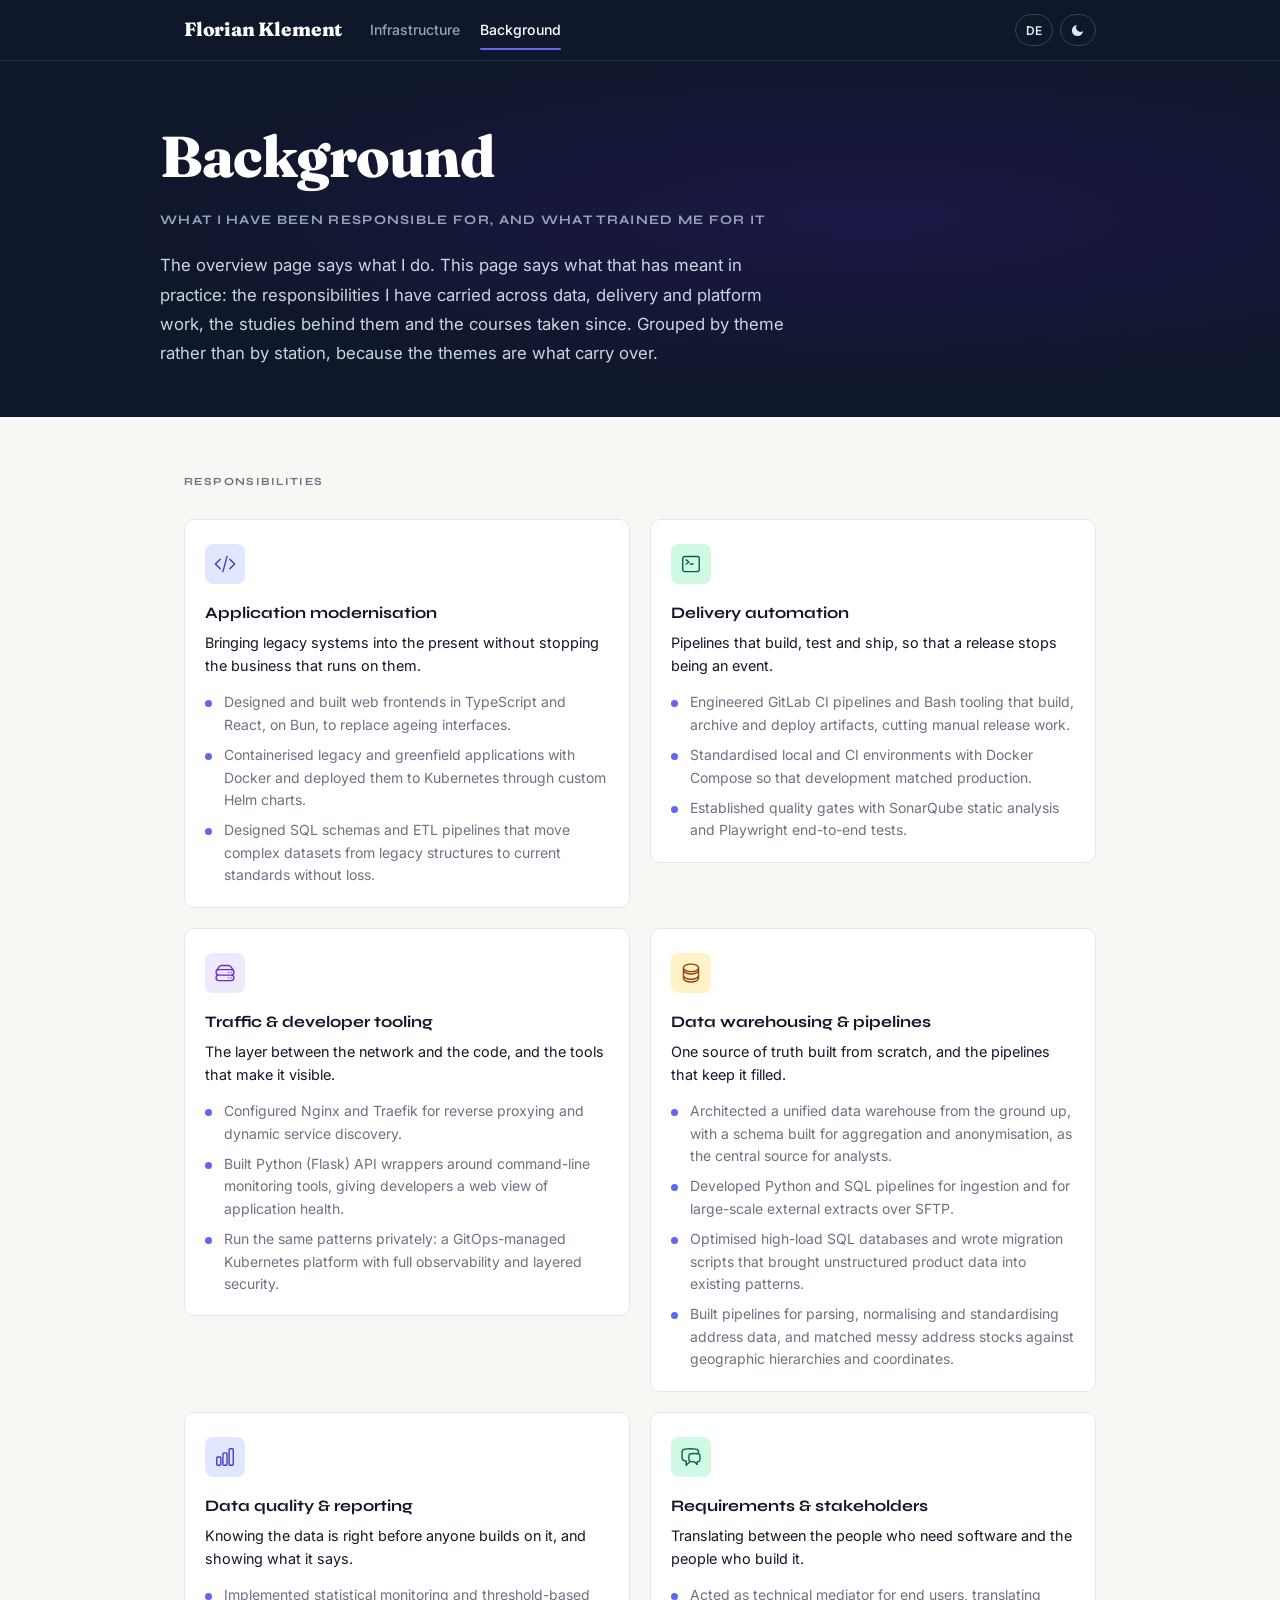
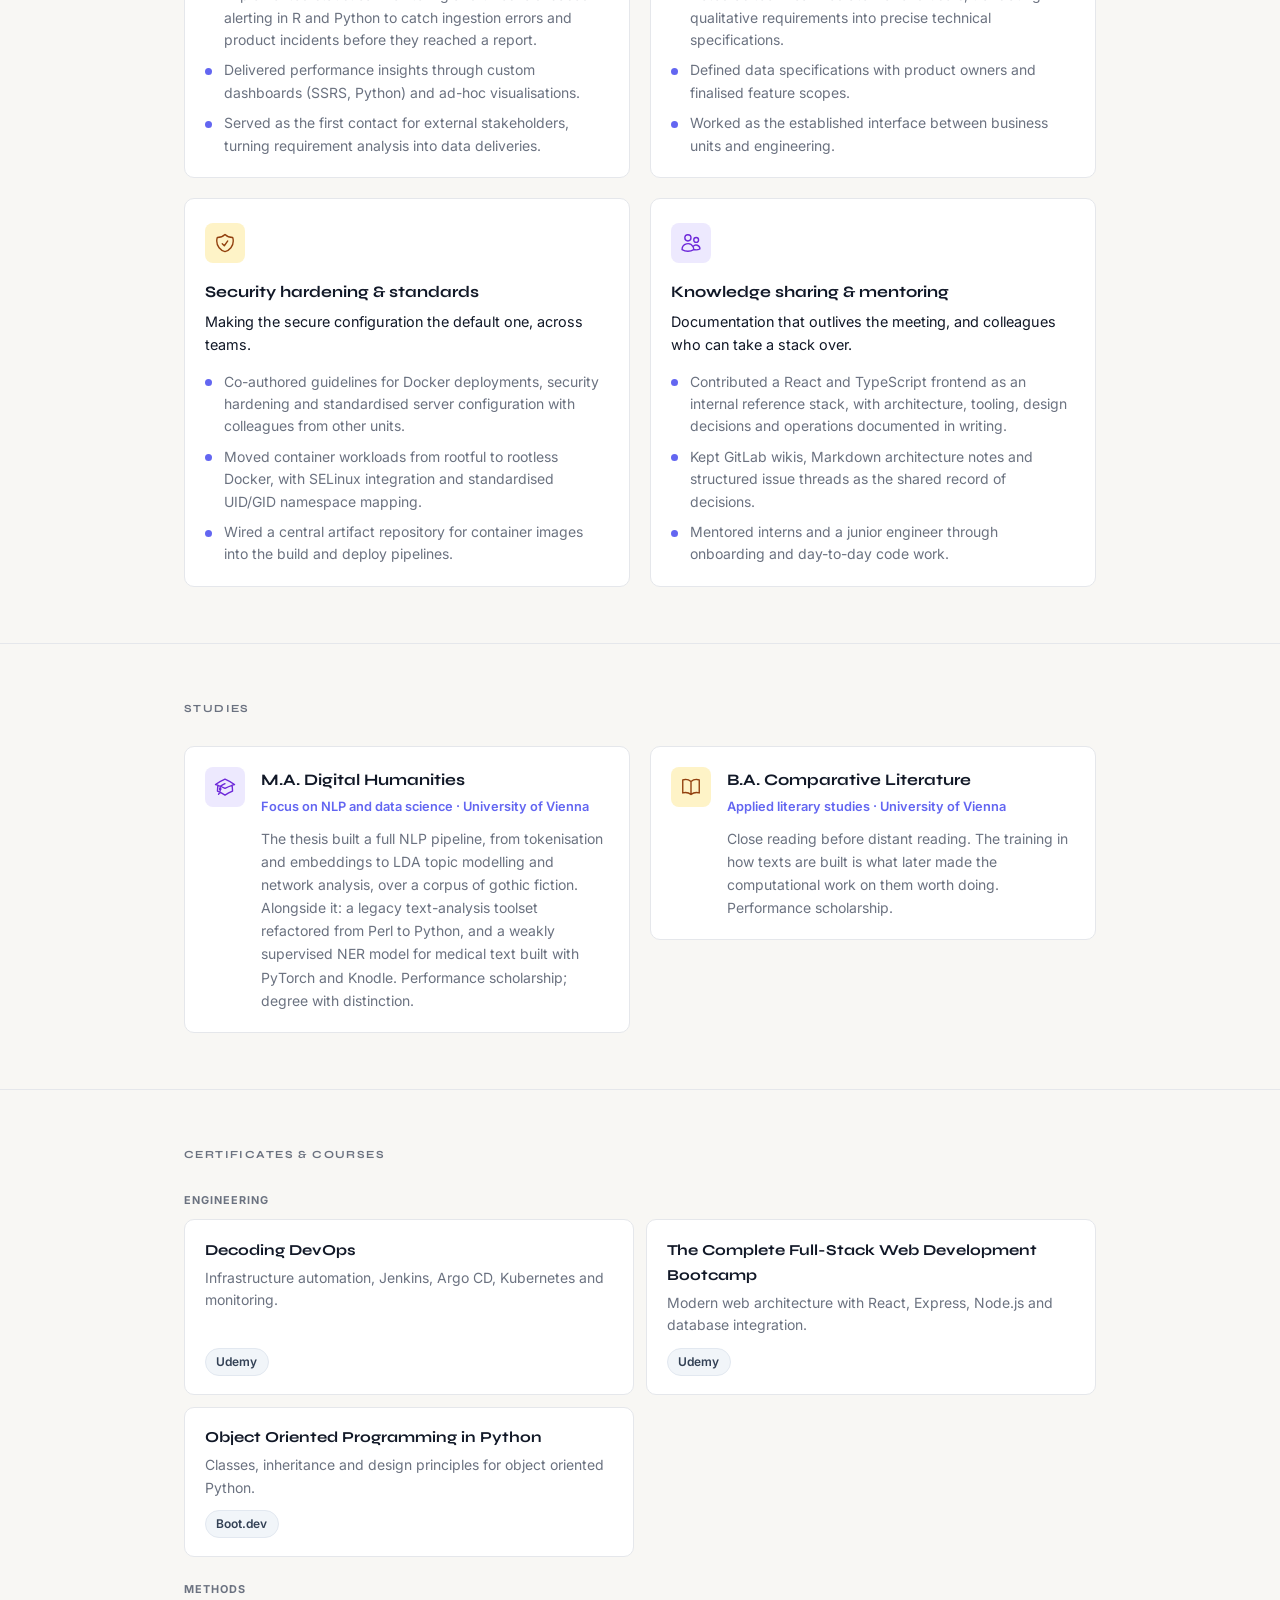
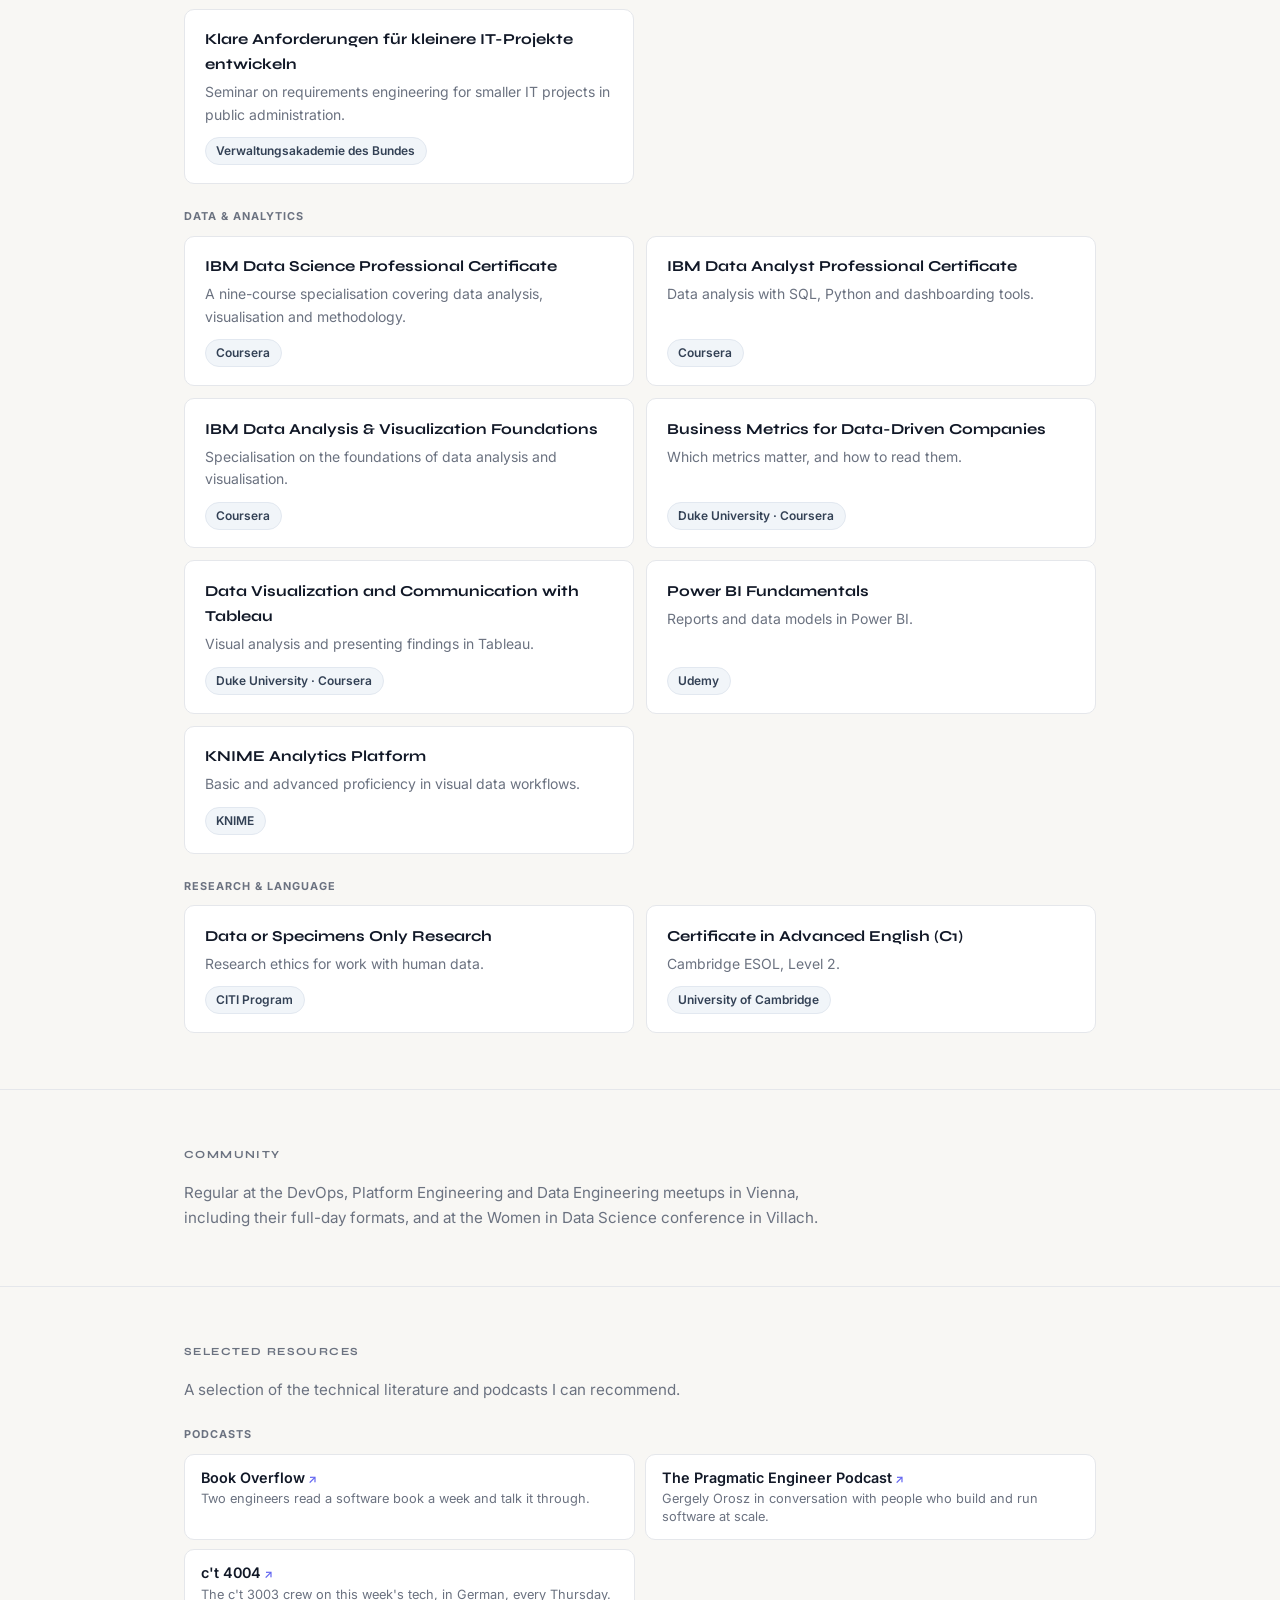
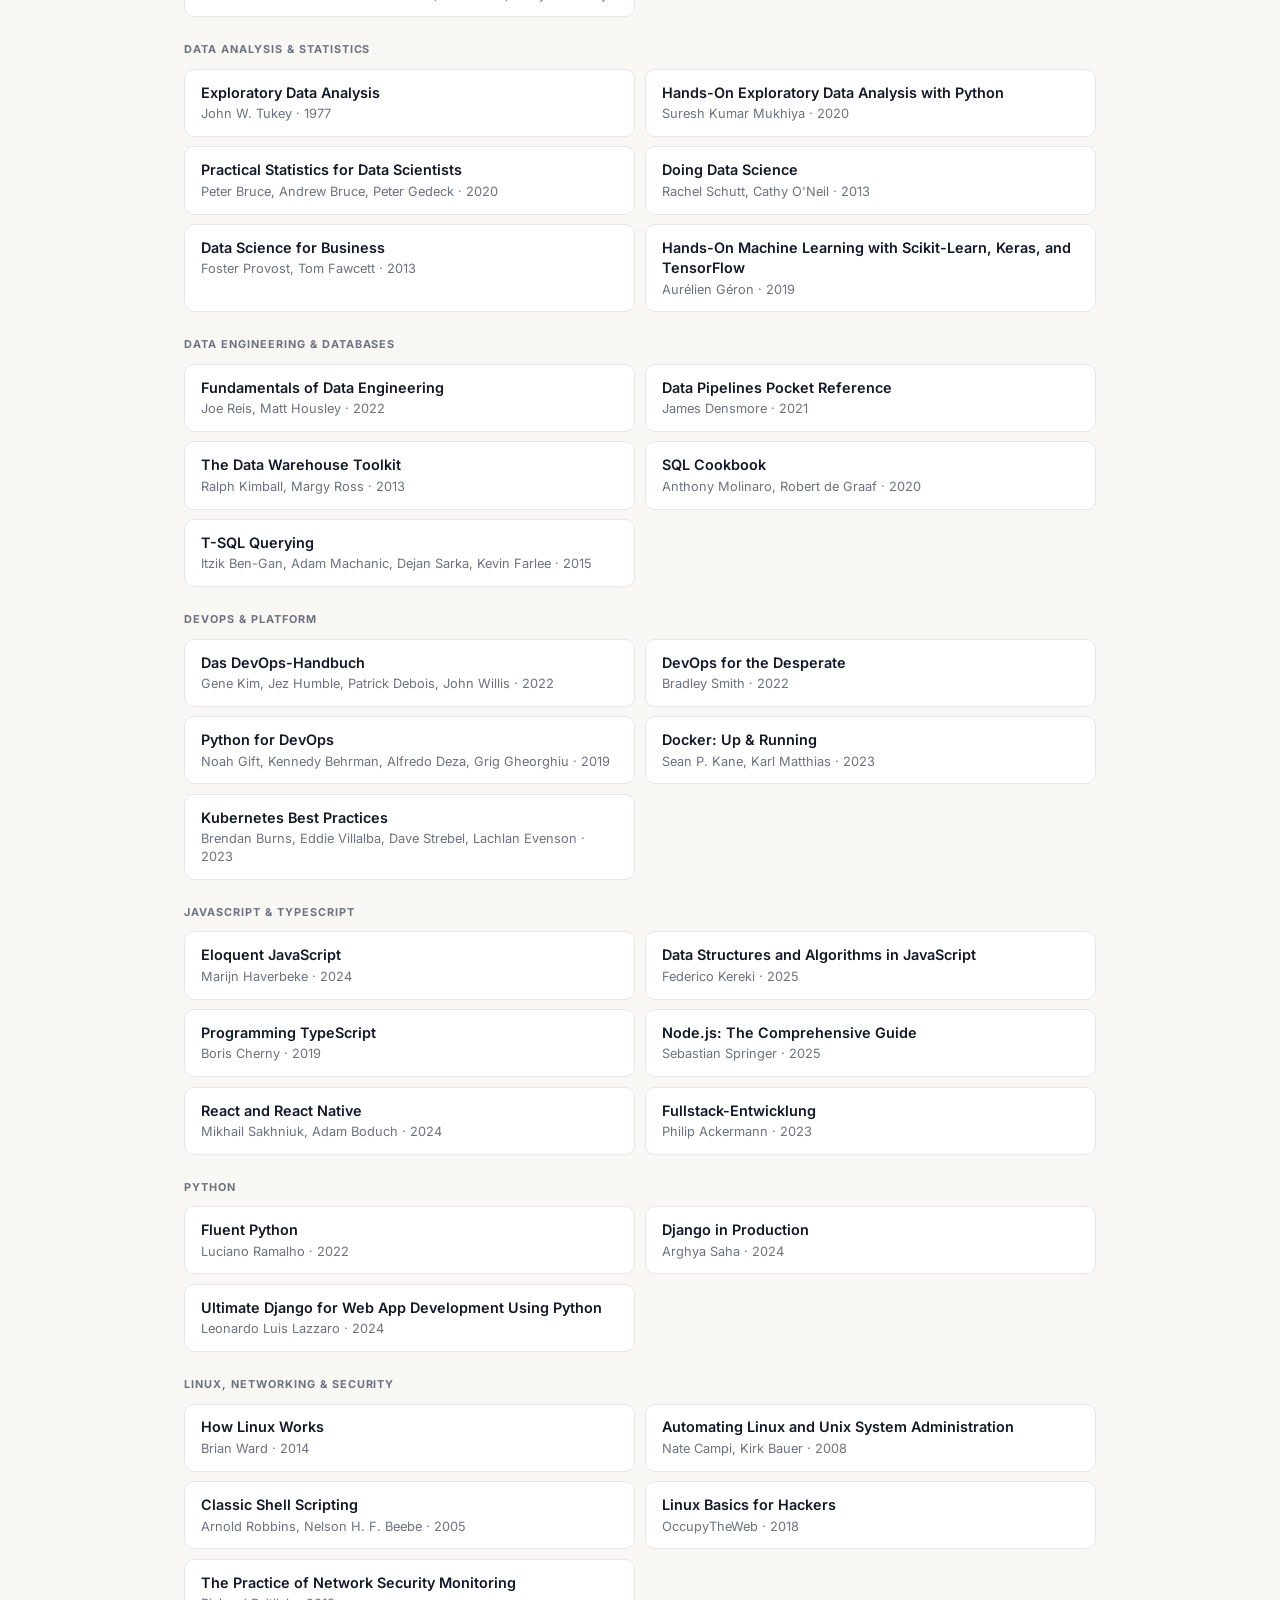
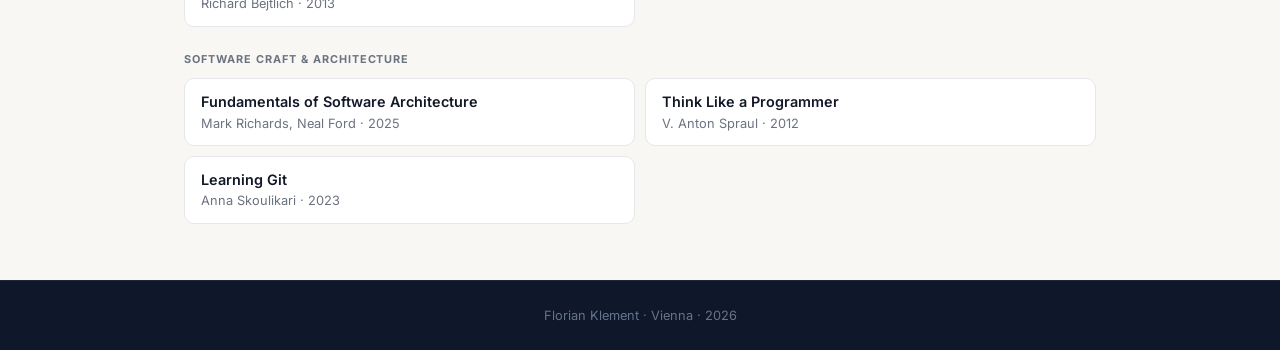
==== commit 08006ab3: "new oop cert" ====
--- a/background.html
+++ b/background.html
@@ -8,7 +8,7 @@
   <link rel="preconnect" href="https://fonts.googleapis.com" />
   <link rel="preconnect" href="https://fonts.gstatic.com" crossorigin />
   <link href="https://fonts.googleapis.com/css2?family=Inter:wght@400;500;600;700&family=Syne:wght@700;800&family=Fraunces:opsz,wght@9..144,800&display=swap" rel="stylesheet" />
-  <link rel="stylesheet" href="style.css?v=11" />
+  <link rel="stylesheet" href="style.css?v=13" />
 </head>
 <body>
 
@@ -206,6 +206,13 @@
           </div>
           <span class="cert-prov" data-i18n="bg.cert2.prov">Udemy</span>
         </li>
+        <li class="cert">
+          <div class="cert-main">
+            <h3 data-i18n="bg.cert13.title">Object Oriented Programming in Python</h3>
+            <p data-i18n="bg.cert13.desc">Classes, inheritance and design principles for object oriented Python.</p>
+          </div>
+          <span class="cert-prov" data-i18n="bg.cert13.prov">Boot.dev</span>
+        </li>
       </ul>
       <p class="cert-group-label" data-i18n="bg.certgroup.method">Methods</p>
       <ul class="certs">
@@ -369,7 +376,7 @@
   <span data-i18n="footer">Florian Klement · Vienna · 2026</span>
 </footer>
 
-<script src="background.i18n.js?v=11"></script>
-<script src="main.js?v=11"></script>
+<script src="background.i18n.js?v=13"></script>
+<script src="main.js?v=13"></script>
 </body>
 </html>
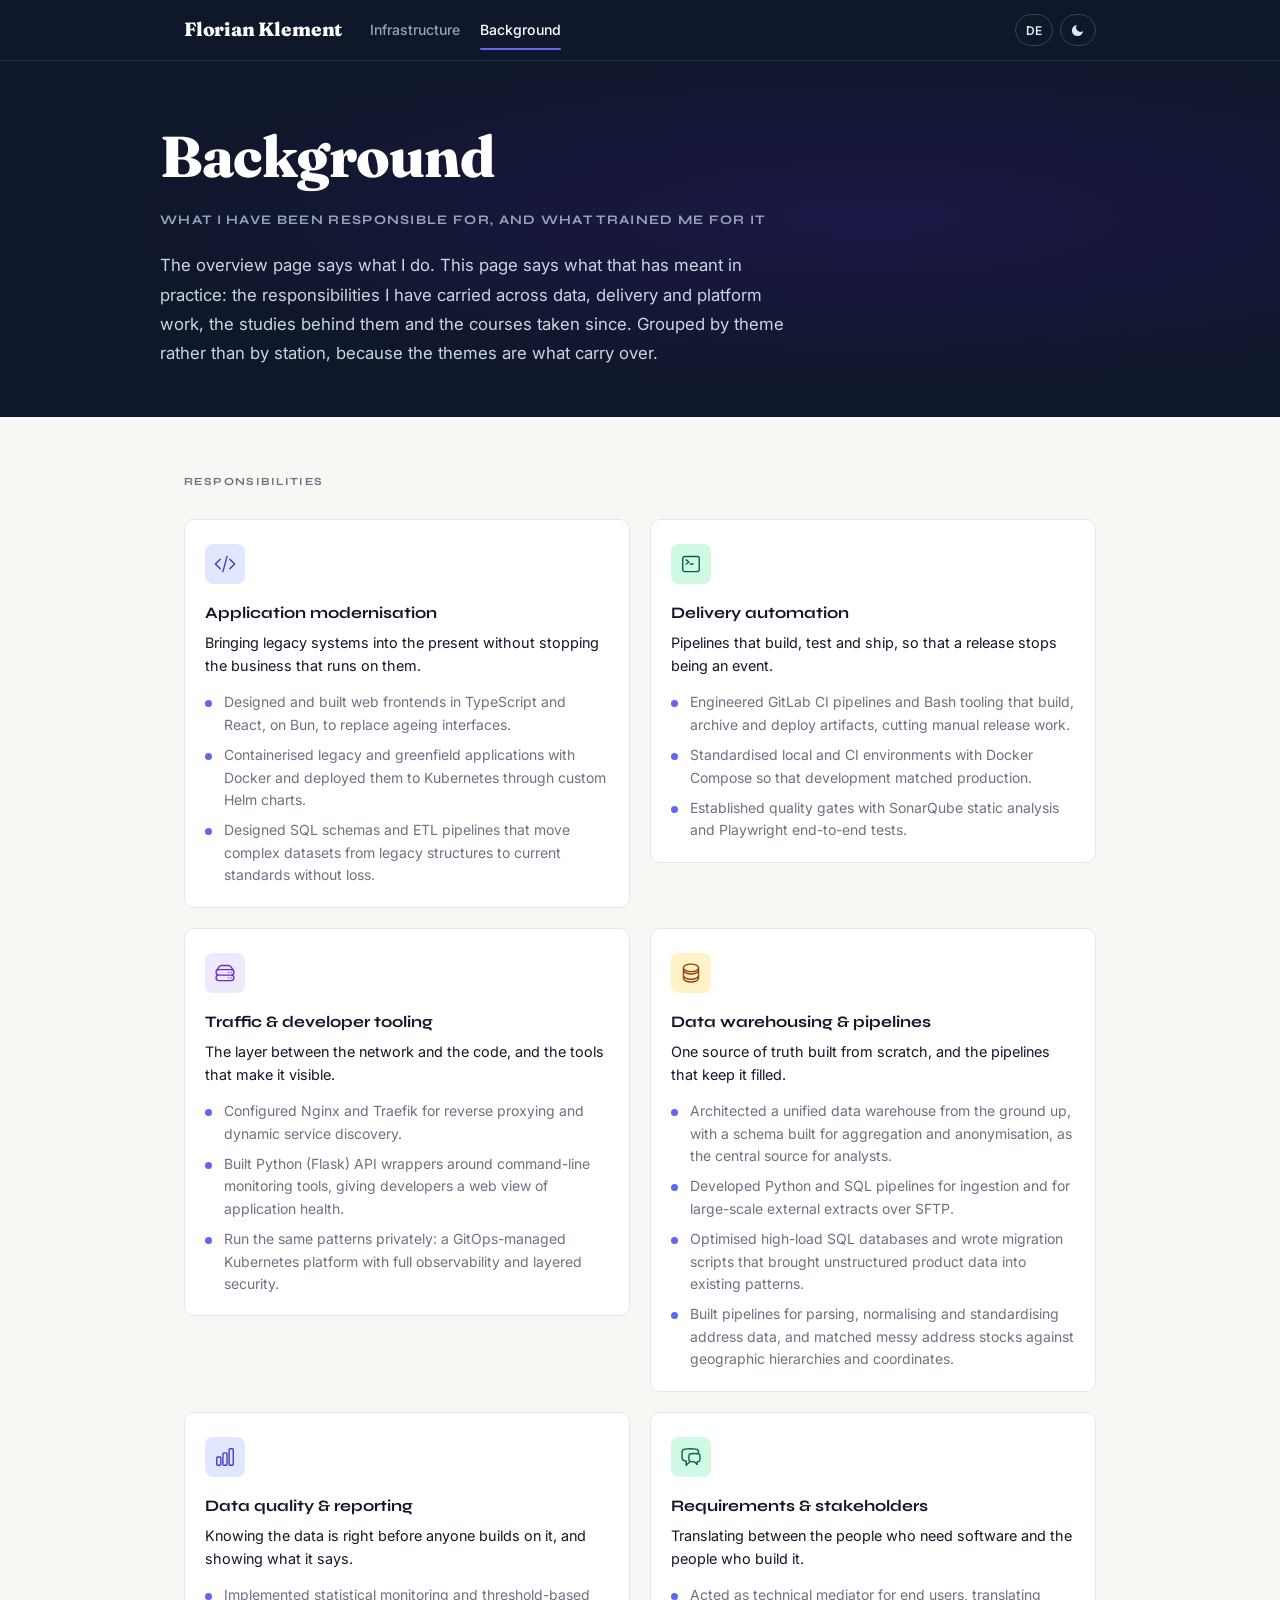
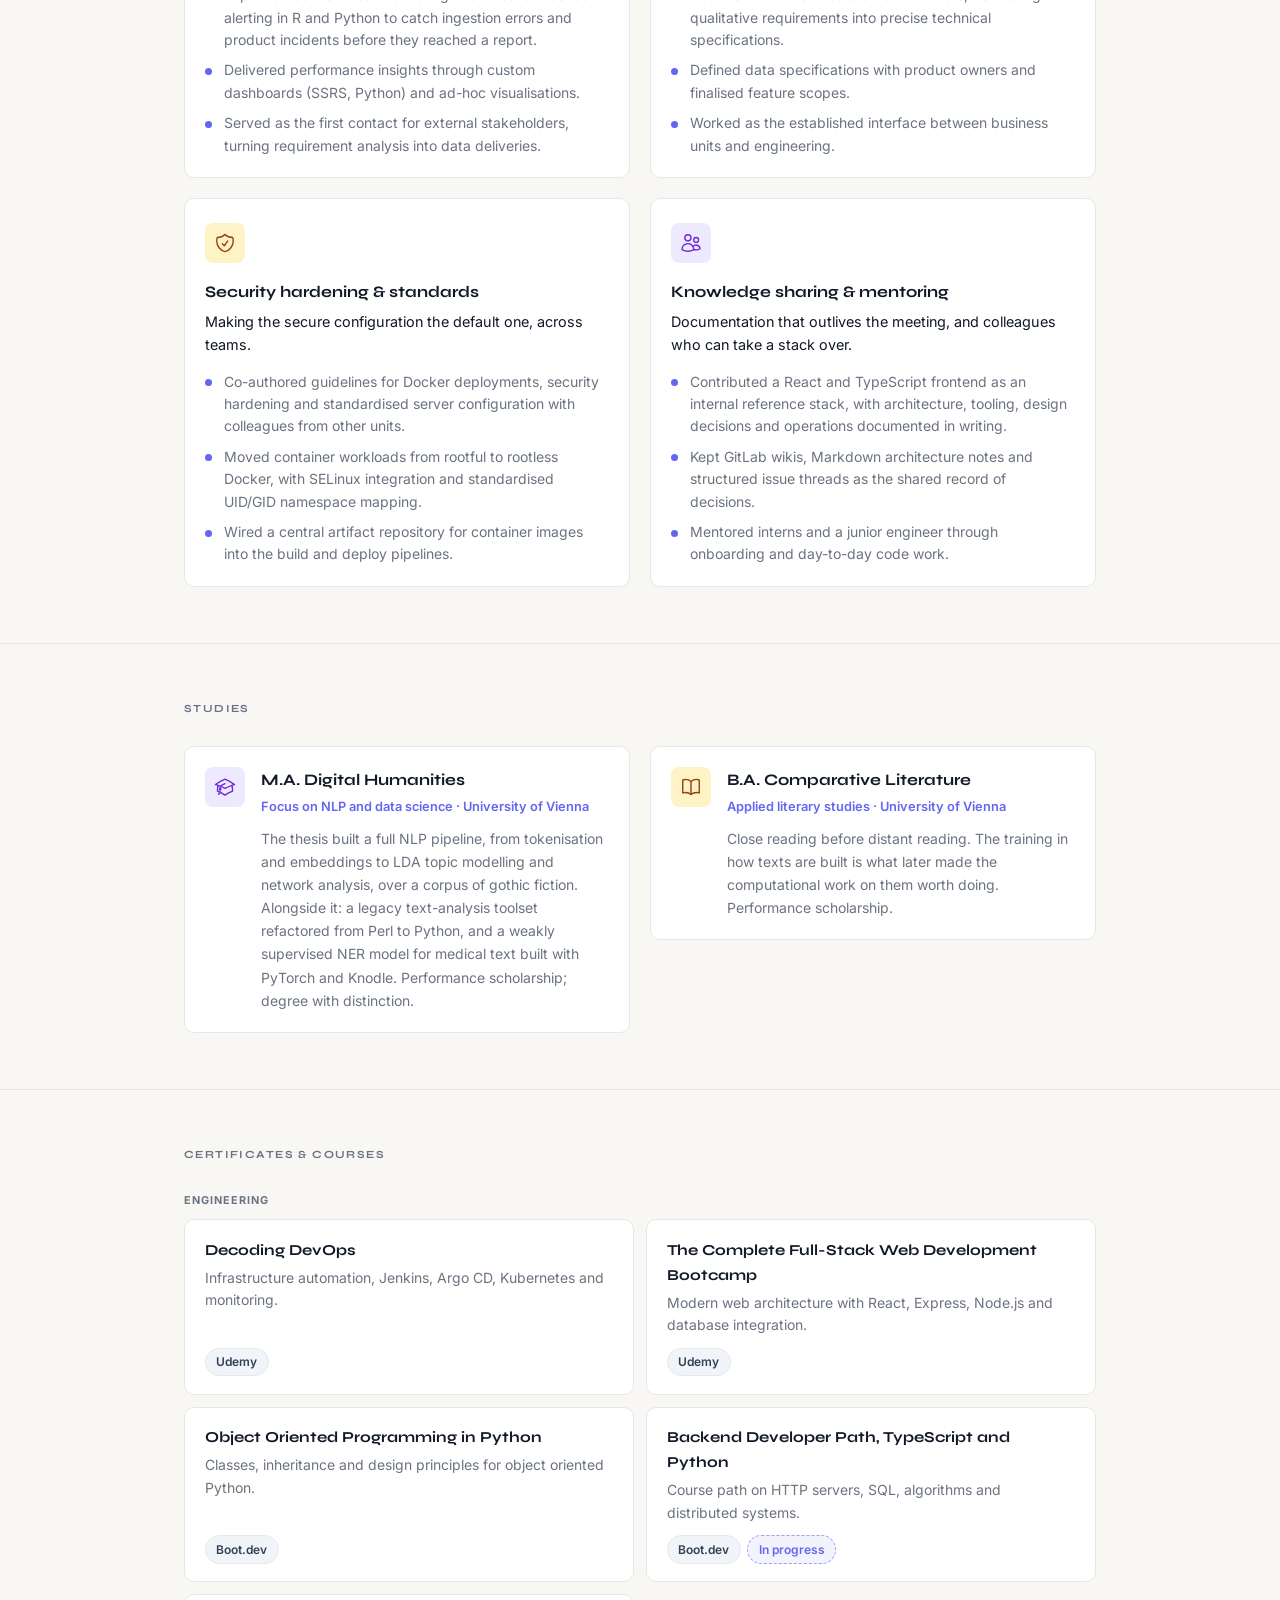
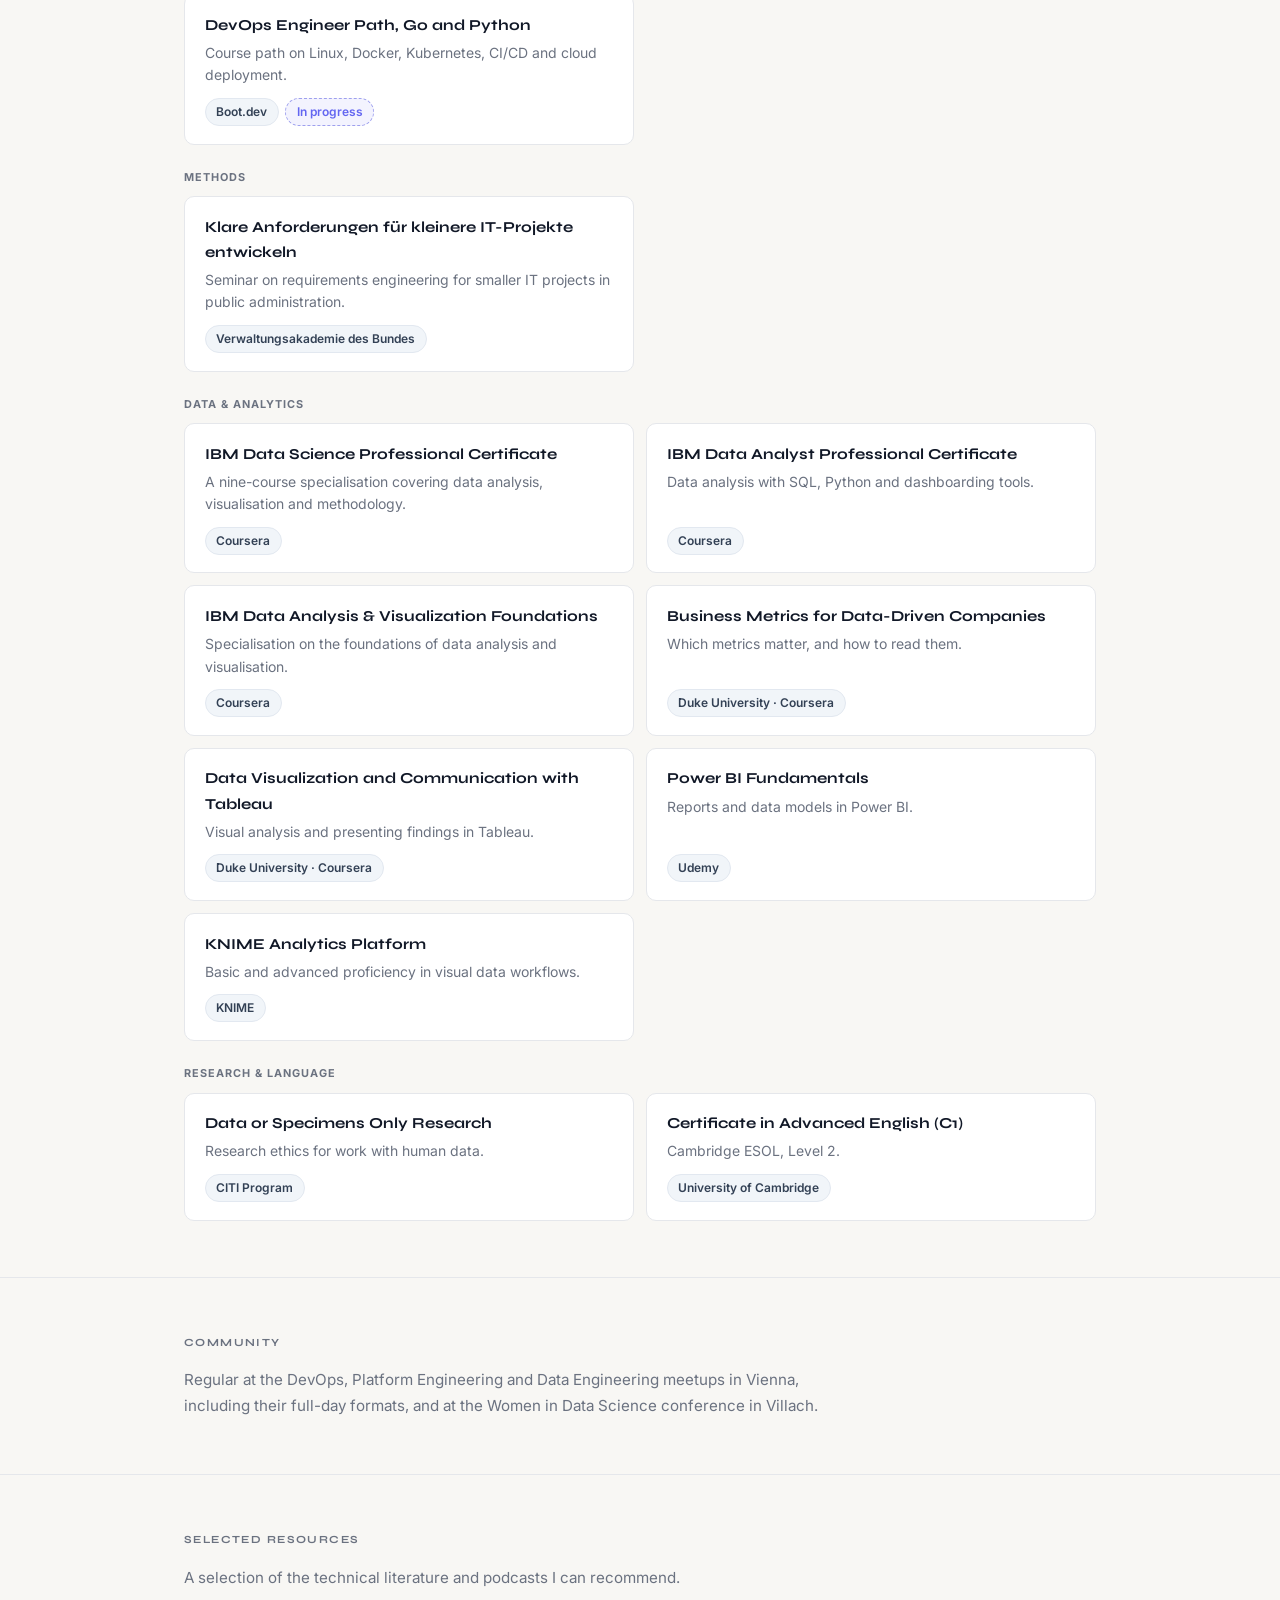
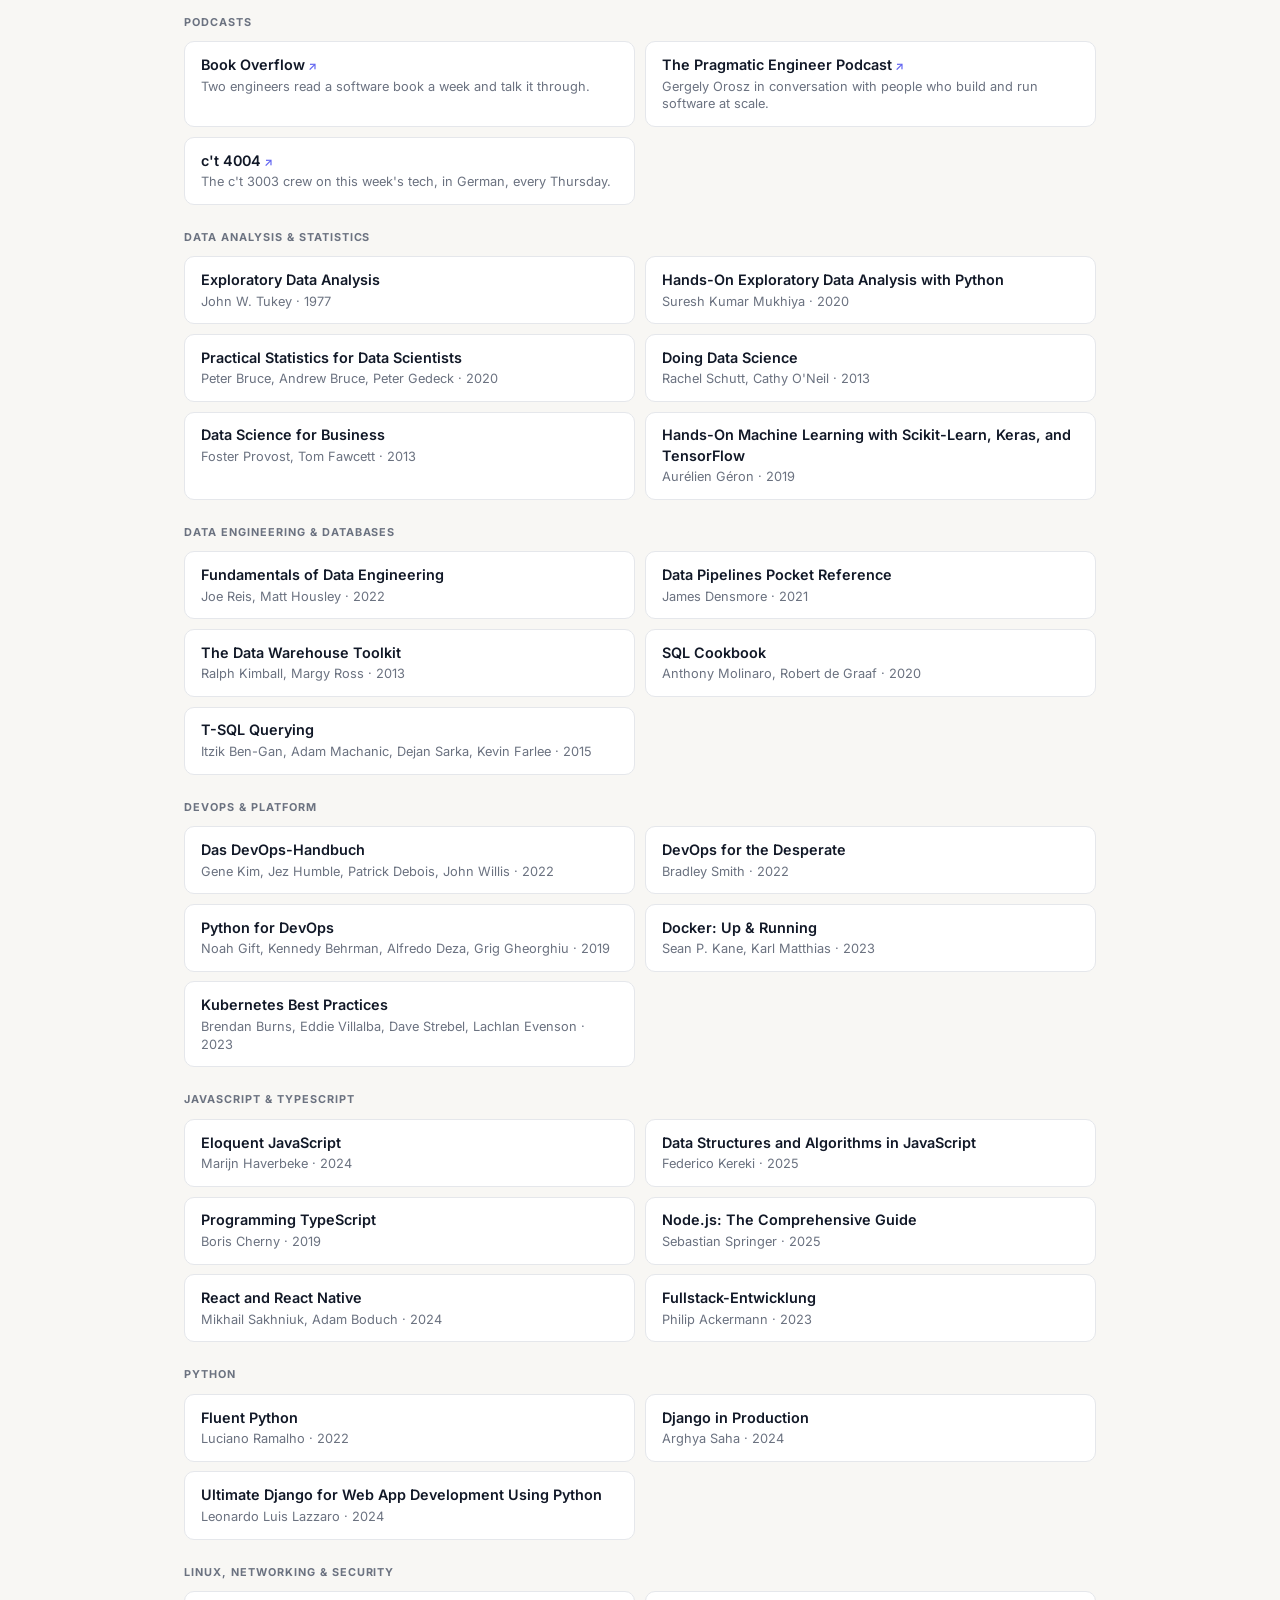
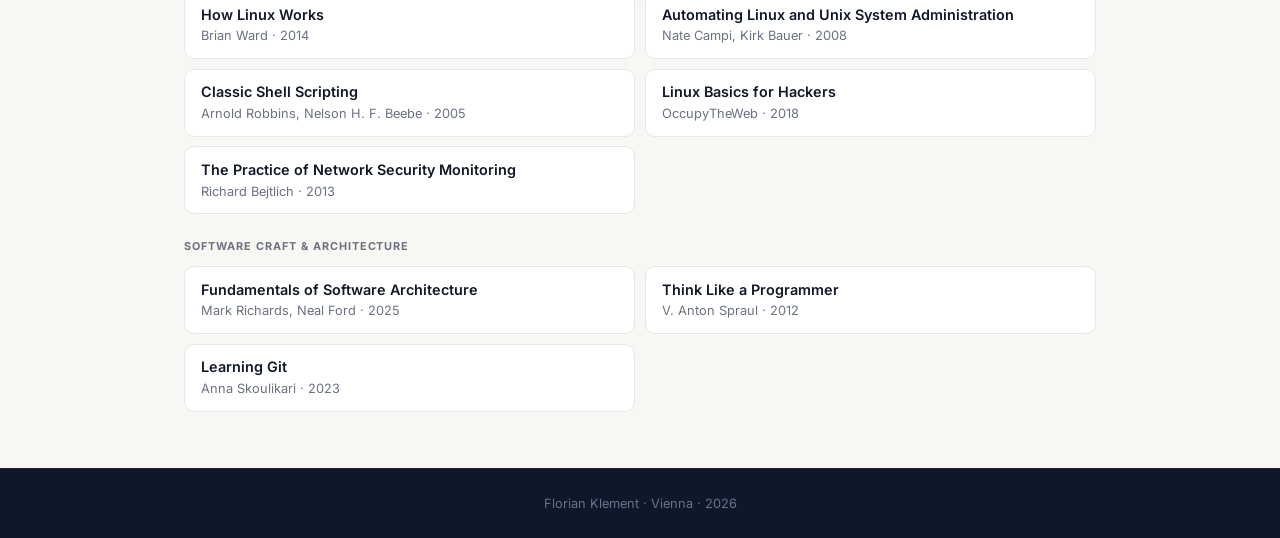
==== commit fa075f6e: "boot.dev certs listed as ongoing" ====
--- a/background.html
+++ b/background.html
@@ -8,7 +8,7 @@
   <link rel="preconnect" href="https://fonts.googleapis.com" />
   <link rel="preconnect" href="https://fonts.gstatic.com" crossorigin />
   <link href="https://fonts.googleapis.com/css2?family=Inter:wght@400;500;600;700&family=Syne:wght@700;800&family=Fraunces:opsz,wght@9..144,800&display=swap" rel="stylesheet" />
-  <link rel="stylesheet" href="style.css?v=13" />
+  <link rel="stylesheet" href="style.css?v=14" />
 </head>
 <body>
 
@@ -213,6 +213,26 @@
           </div>
           <span class="cert-prov" data-i18n="bg.cert13.prov">Boot.dev</span>
         </li>
+        <li class="cert">
+          <div class="cert-main">
+            <h3 data-i18n="bg.cert14.title">Backend Developer Path, TypeScript and Python</h3>
+            <p data-i18n="bg.cert14.desc">Course path on HTTP servers, SQL, algorithms and distributed systems.</p>
+          </div>
+          <div class="cert-meta">
+            <span class="cert-prov" data-i18n="bg.cert14.prov">Boot.dev</span>
+            <span class="cert-state" data-i18n="bg.cert.ongoing">In progress</span>
+          </div>
+        </li>
+        <li class="cert">
+          <div class="cert-main">
+            <h3 data-i18n="bg.cert15.title">DevOps Engineer Path, Go and Python</h3>
+            <p data-i18n="bg.cert15.desc">Course path on Linux, Docker, Kubernetes, CI/CD and cloud deployment.</p>
+          </div>
+          <div class="cert-meta">
+            <span class="cert-prov" data-i18n="bg.cert15.prov">Boot.dev</span>
+            <span class="cert-state" data-i18n="bg.cert.ongoing">In progress</span>
+          </div>
+        </li>
       </ul>
       <p class="cert-group-label" data-i18n="bg.certgroup.method">Methods</p>
       <ul class="certs">
@@ -376,7 +396,7 @@
   <span data-i18n="footer">Florian Klement · Vienna · 2026</span>
 </footer>
 
-<script src="background.i18n.js?v=13"></script>
-<script src="main.js?v=13"></script>
+<script src="background.i18n.js?v=14"></script>
+<script src="main.js?v=14"></script>
 </body>
 </html>
--- a/style.css
+++ b/style.css
@@ -905,6 +905,26 @@
   color: var(--tag-text);
 }
 
+.cert-meta {
+  margin-top: auto;
+  display: flex;
+  flex-wrap: wrap;
+  align-items: center;
+  gap: 0.4rem;
+}
+
+.cert-meta .cert-prov { margin-top: 0; }
+
+.cert-state {
+  border: 1px dashed color-mix(in srgb, var(--accent) 55%, var(--border));
+  border-radius: 99px;
+  padding: 0.2rem 0.65rem;
+  font-size: 0.75rem;
+  font-weight: 600;
+  color: var(--accent);
+  background: color-mix(in srgb, var(--accent) 8%, transparent);
+}
+
 .reading-intro {
   font-size: 0.95rem;
   line-height: 1.65;
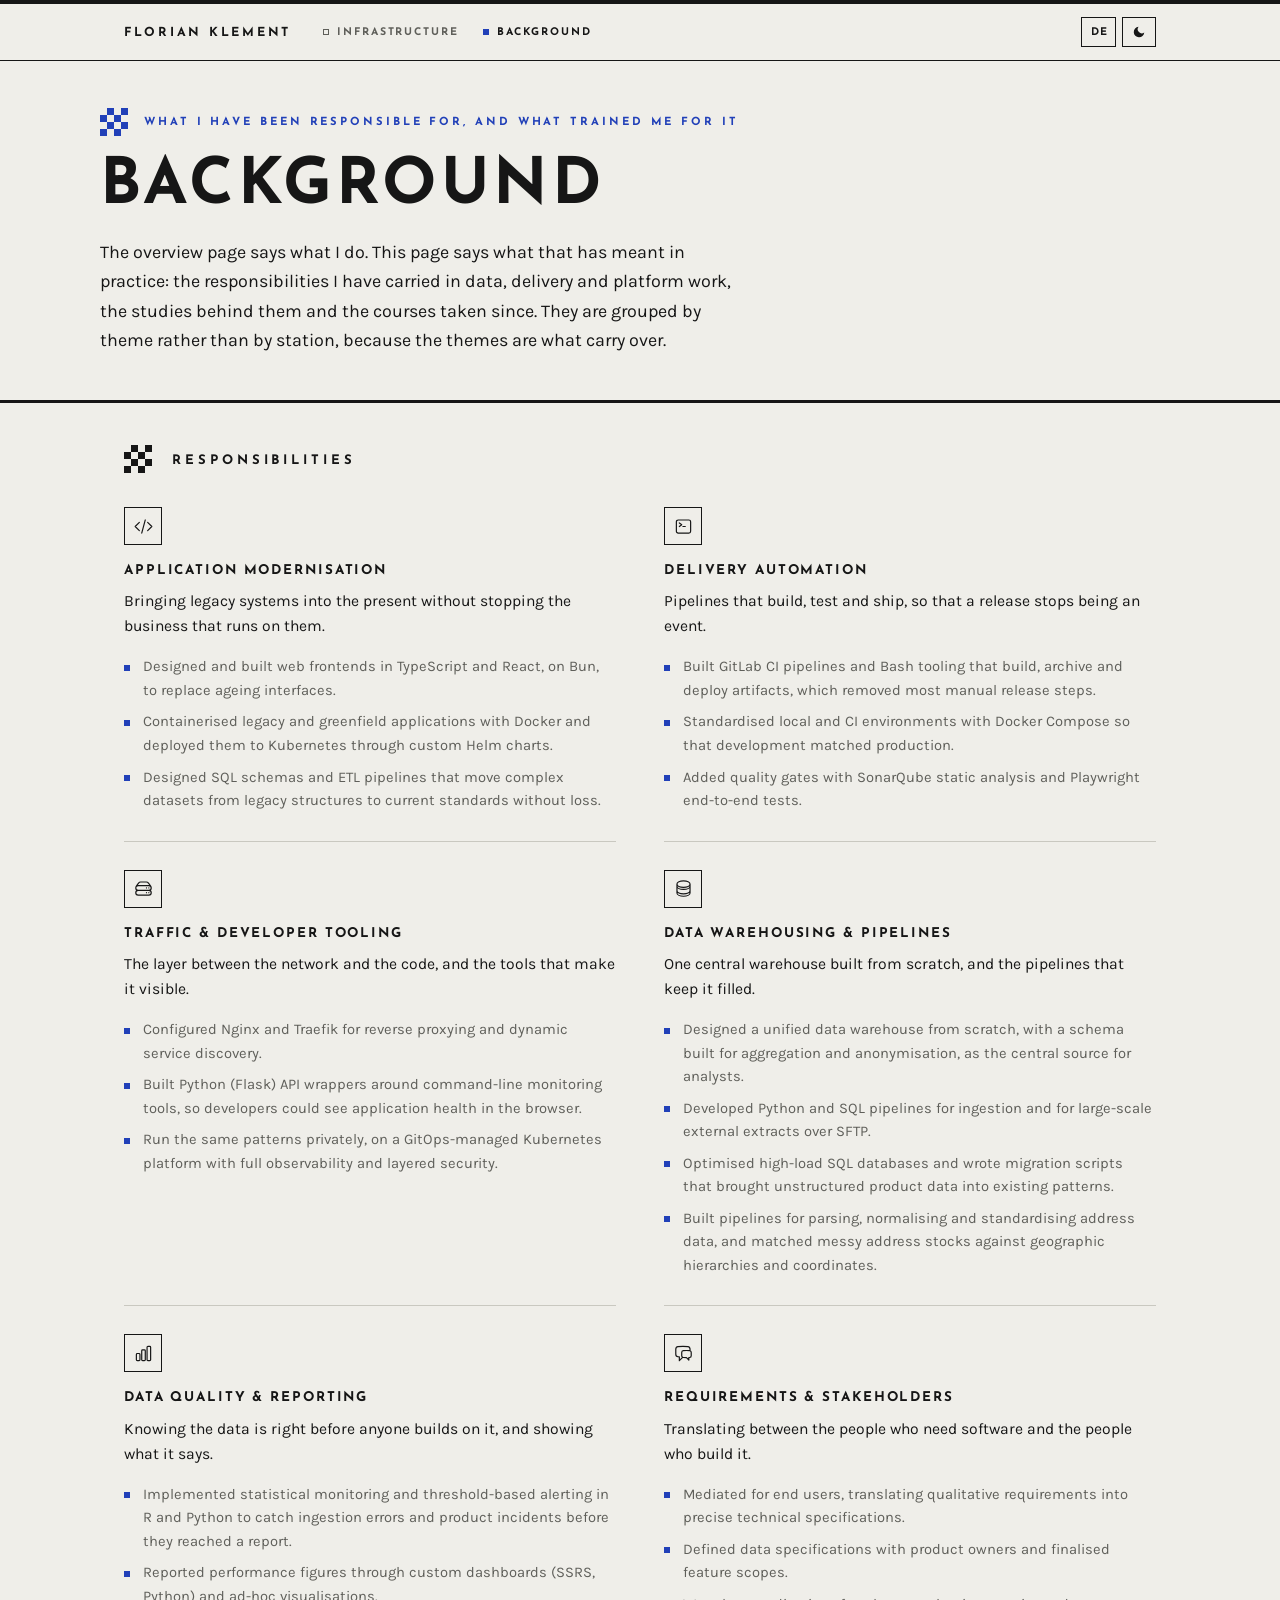
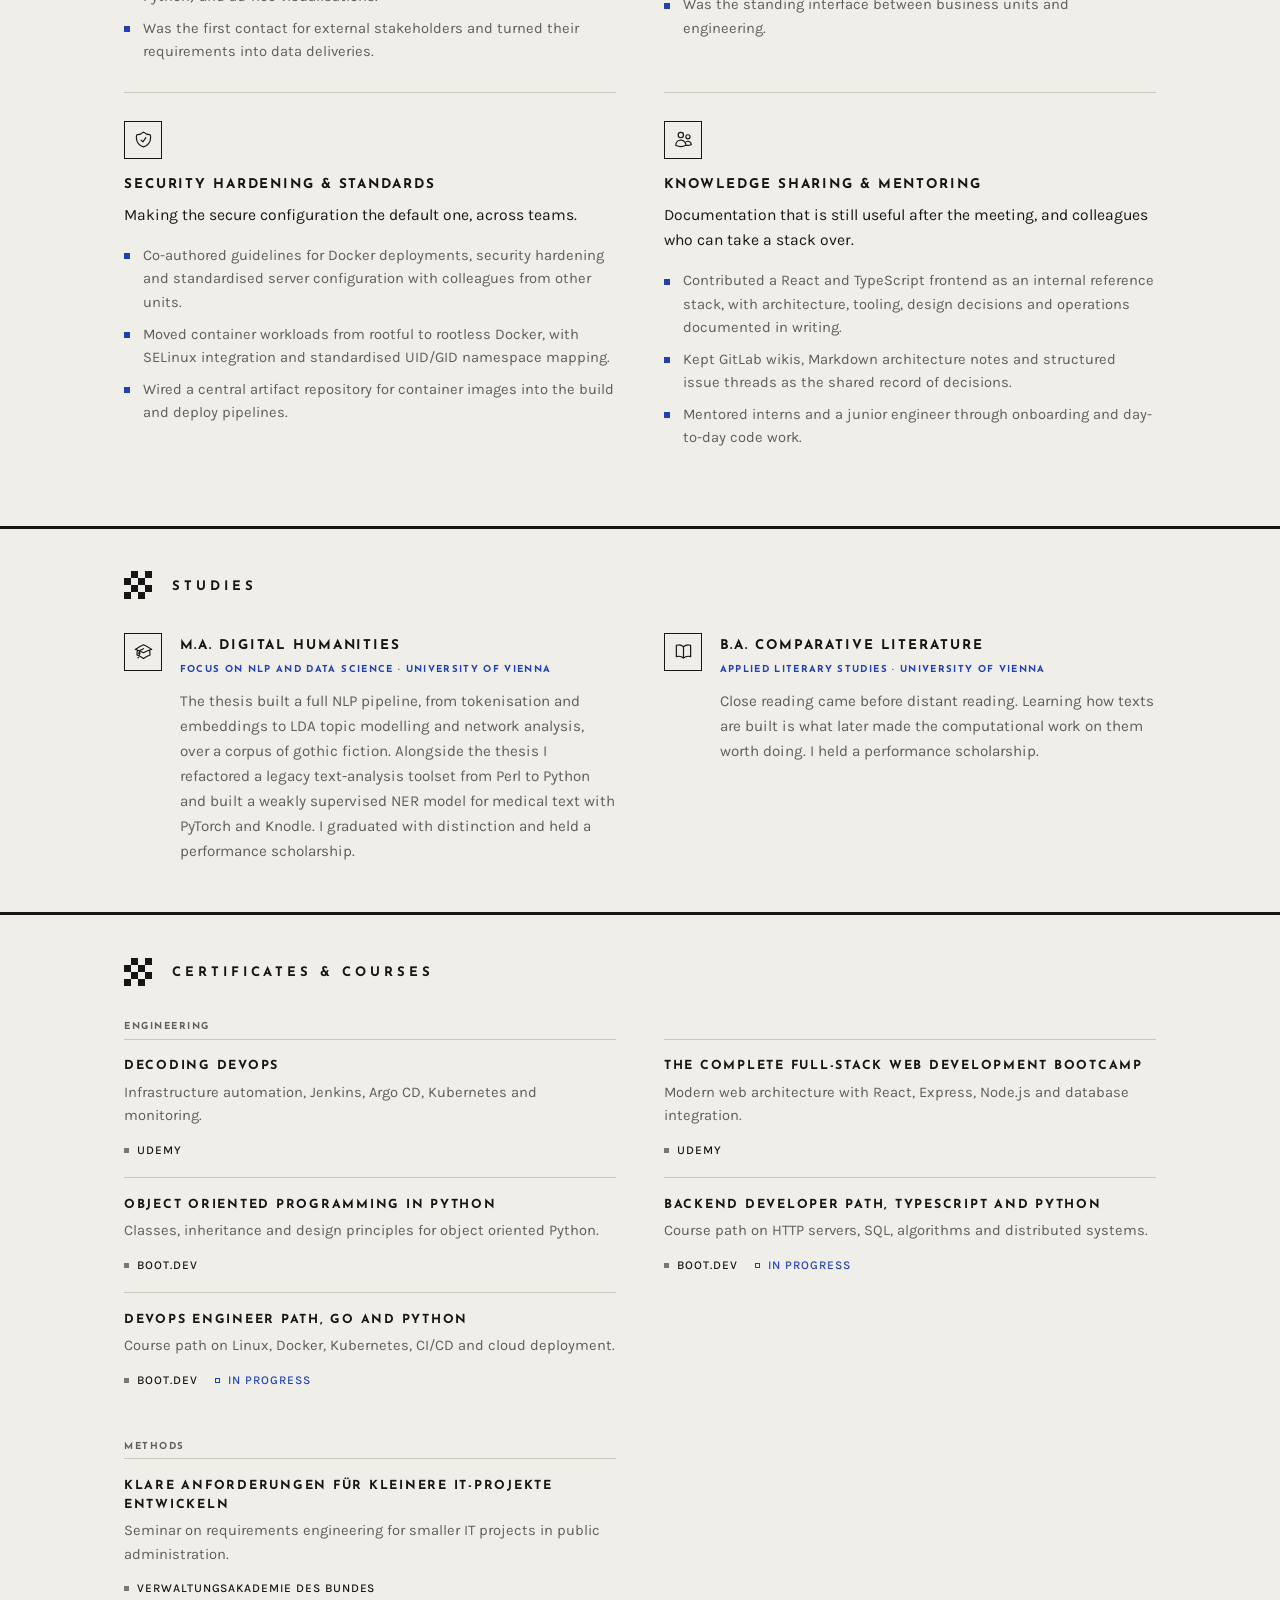
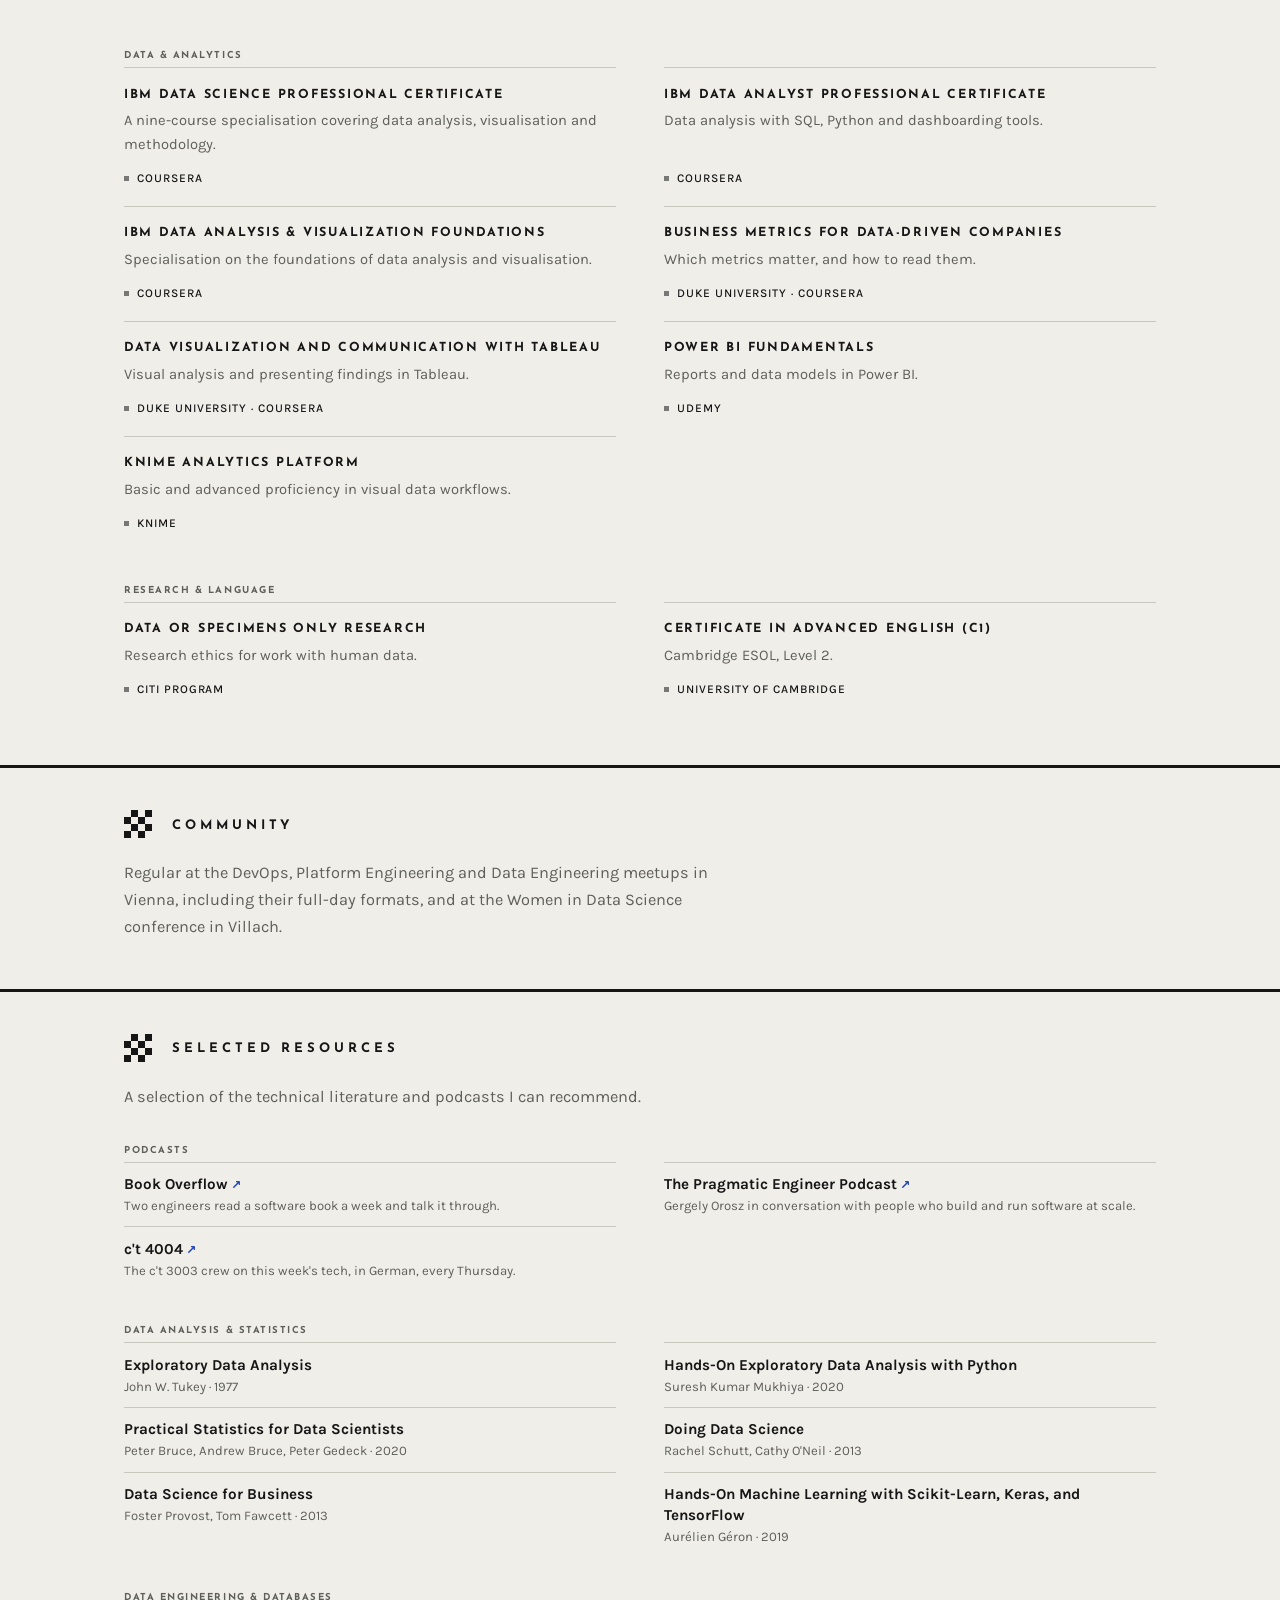
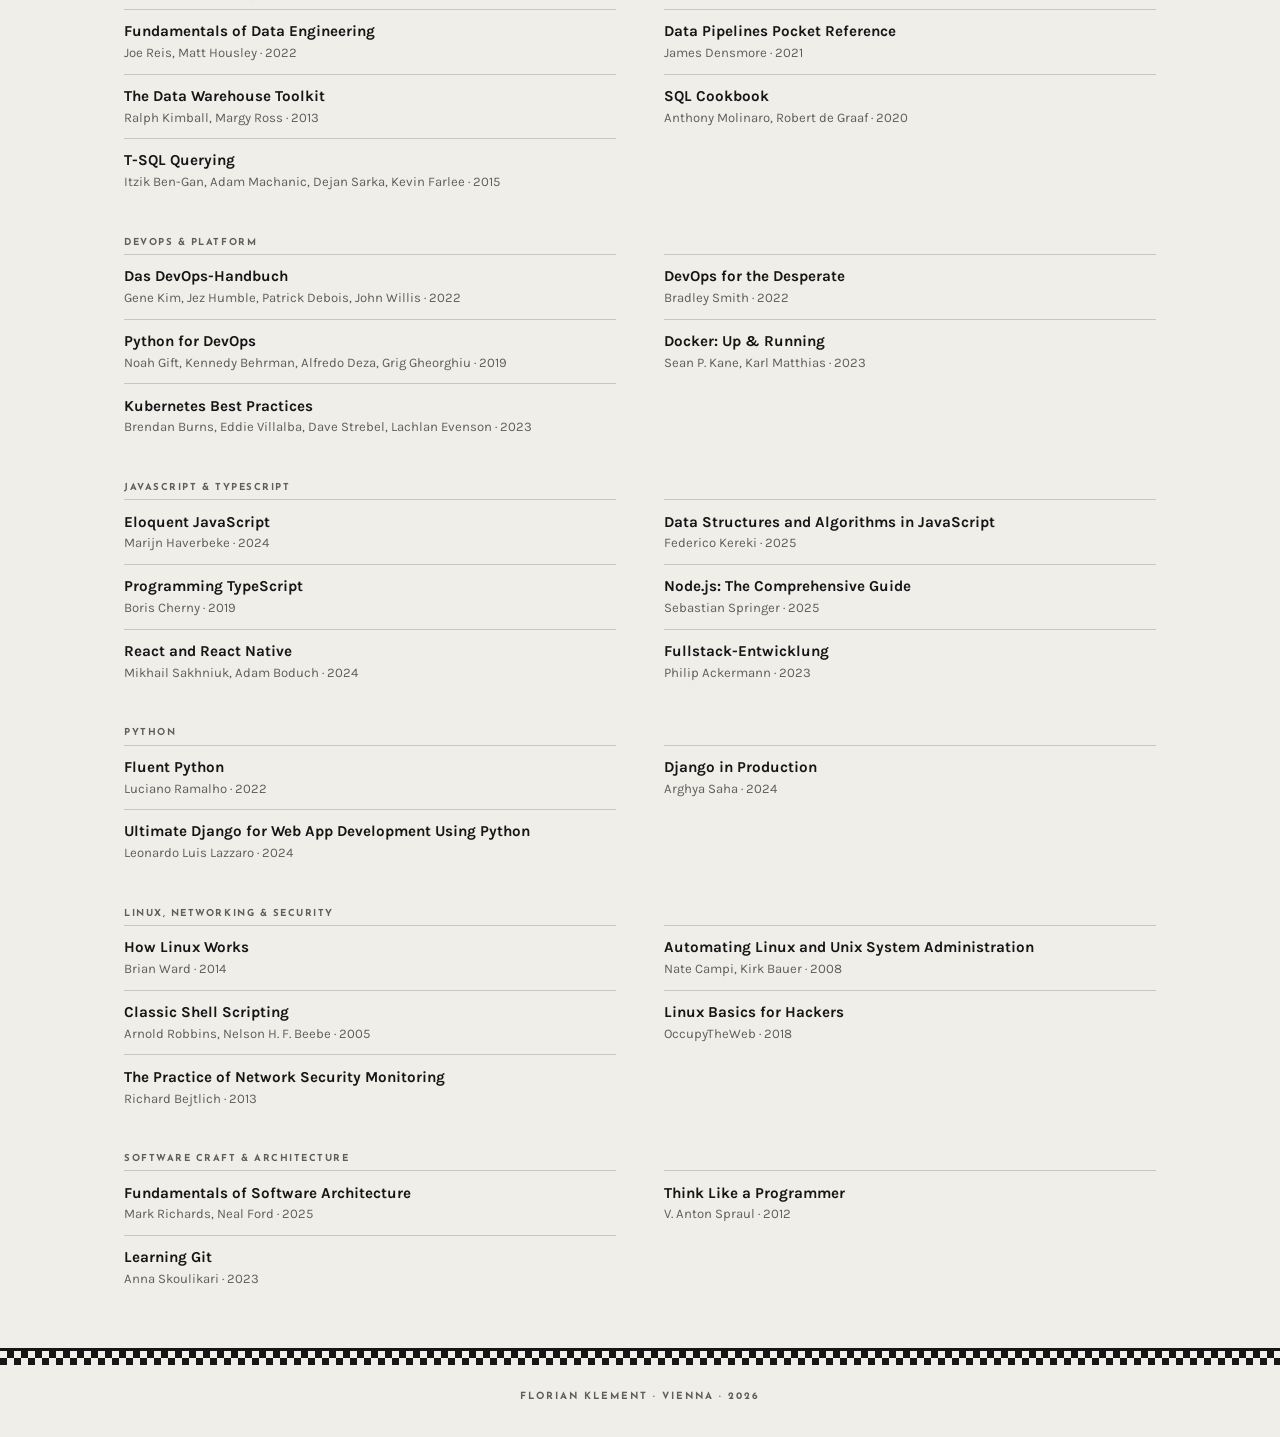
==== commit d27fef3c: "redesign and text rewrites" ====
--- a/background.html
+++ b/background.html
@@ -4,11 +4,11 @@
   <meta charset="UTF-8" />
   <meta name="viewport" content="width=device-width, initial-scale=1.0" />
   <title>Background · Florian Klement</title>
-  <link rel="icon" href="data:image/svg+xml,<svg xmlns='http://www.w3.org/2000/svg' viewBox='0 0 32 32'><rect width='32' height='32' rx='8' fill='%230f172a'/><path fill='%23ffffff' transform='translate(-1.2 1.05)' d='M25 14.5a6.5 6.5 0 0 0-12.7-2A5 5 0 1 0 8 22h17a4.5 4.5 0 0 0 0-9z'/></svg>" />
+  <link rel="icon" href="data:image/svg+xml,<svg xmlns='http://www.w3.org/2000/svg' viewBox='0 0 32 32'><rect width='32' height='32' fill='%23efeee9'/><path fill='%232140b8' d='M0 0h8v8H0zM16 0h8v8h-8zM8 8h8v8H8zM24 8h8v8h-8zM0 16h8v8H0zM16 16h8v8h-8zM8 24h8v8H8zM24 24h8v8h-8z'/></svg>" />
   <link rel="preconnect" href="https://fonts.googleapis.com" />
   <link rel="preconnect" href="https://fonts.gstatic.com" crossorigin />
-  <link href="https://fonts.googleapis.com/css2?family=Inter:wght@400;500;600;700&family=Syne:wght@700;800&family=Fraunces:opsz,wght@9..144,800&display=swap" rel="stylesheet" />
-  <link rel="stylesheet" href="style.css?v=14" />
+  <link href="https://fonts.googleapis.com/css2?family=Josefin+Sans:wght@400;700&family=Karla:wght@400;500;700&display=swap" rel="stylesheet" />
+  <link rel="stylesheet" href="style.css?v=18" />
 </head>
 <body>
 
@@ -47,7 +47,7 @@
     <div class="hero-text">
       <h1 data-i18n="bg.title">Background</h1>
       <p class="subtitle" data-i18n="bg.subtitle">What I have been responsible for, and what trained me for it</p>
-      <p class="tagline" data-i18n="bg.intro">The overview page says what I do. This page says what that has meant in practice: the responsibilities I have carried across data, delivery and platform work, the studies behind them and the courses taken since. Grouped by theme rather than by station, because the themes are what carry over.</p>
+      <p class="tagline" data-i18n="bg.intro">The overview page says what I do. This page says what that has meant in practice: the responsibilities I have carried in data, delivery and platform work, the studies behind them and the courses taken since. They are grouped by theme rather than by station, because the themes are what carry over.</p>
     </div>
   </div>
 </header>
@@ -77,9 +77,9 @@
           <h3 data-i18n="bg.duty2.title">Delivery automation</h3>
           <p class="duty-lead" data-i18n="bg.duty2.lead">Pipelines that build, test and ship, so that a release stops being an event.</p>
           <ul class="tasks">
-            <li data-i18n="bg.duty2.t1">Engineered GitLab CI pipelines and Bash tooling that build, archive and deploy artifacts, cutting manual release work.</li>
+            <li data-i18n="bg.duty2.t1">Built GitLab CI pipelines and Bash tooling that build, archive and deploy artifacts, which removed most manual release steps.</li>
             <li data-i18n="bg.duty2.t2">Standardised local and CI environments with Docker Compose so that development matched production.</li>
-            <li data-i18n="bg.duty2.t3">Established quality gates with SonarQube static analysis and Playwright end-to-end tests.</li>
+            <li data-i18n="bg.duty2.t3">Added quality gates with SonarQube static analysis and Playwright end-to-end tests.</li>
           </ul>
         </article>
         <article class="duty">
@@ -90,8 +90,8 @@
           <p class="duty-lead" data-i18n="bg.duty3.lead">The layer between the network and the code, and the tools that make it visible.</p>
           <ul class="tasks">
             <li data-i18n="bg.duty3.t1">Configured Nginx and Traefik for reverse proxying and dynamic service discovery.</li>
-            <li data-i18n="bg.duty3.t2">Built Python (Flask) API wrappers around command-line monitoring tools, giving developers a web view of application health.</li>
-            <li data-i18n="bg.duty3.t3">Run the same patterns privately: a GitOps-managed Kubernetes platform with full observability and layered security.</li>
+            <li data-i18n="bg.duty3.t2">Built Python (Flask) API wrappers around command-line monitoring tools, so developers could see application health in the browser.</li>
+            <li data-i18n="bg.duty3.t3">Run the same patterns privately, on a GitOps-managed Kubernetes platform with full observability and layered security.</li>
           </ul>
         </article>
         <article class="duty">
@@ -99,9 +99,9 @@
             <svg viewBox="0 0 24 24" fill="none" stroke="currentColor" stroke-width="1.5" stroke-linecap="round" stroke-linejoin="round"><path d="M20.25 6.375c0 2.278-3.694 4.125-8.25 4.125S3.75 8.653 3.75 6.375m16.5 0c0-2.278-3.694-4.125-8.25-4.125S3.75 4.097 3.75 6.375m16.5 0v11.25c0 2.278-3.694 4.125-8.25 4.125s-8.25-1.847-8.25-4.125V6.375m16.5 2.625c0 2.278-3.694 4.125-8.25 4.125s-8.25-1.847-8.25-4.125m16.5 5.625c0 2.278-3.694 4.125-8.25 4.125s-8.25-1.847-8.25-4.125"/></svg>
           </div>
           <h3 data-i18n="bg.duty4.title">Data warehousing &amp; pipelines</h3>
-          <p class="duty-lead" data-i18n="bg.duty4.lead">One source of truth built from scratch, and the pipelines that keep it filled.</p>
-          <ul class="tasks">
-            <li data-i18n="bg.duty4.t1">Architected a unified data warehouse from the ground up, with a schema built for aggregation and anonymisation, as the central source for analysts.</li>
+          <p class="duty-lead" data-i18n="bg.duty4.lead">One central warehouse built from scratch, and the pipelines that keep it filled.</p>
+          <ul class="tasks">
+            <li data-i18n="bg.duty4.t1">Designed a unified data warehouse from scratch, with a schema built for aggregation and anonymisation, as the central source for analysts.</li>
             <li data-i18n="bg.duty4.t2">Developed Python and SQL pipelines for ingestion and for large-scale external extracts over SFTP.</li>
             <li data-i18n="bg.duty4.t3">Optimised high-load SQL databases and wrote migration scripts that brought unstructured product data into existing patterns.</li>
             <li data-i18n="bg.duty4.t4">Built pipelines for parsing, normalising and standardising address data, and matched messy address stocks against geographic hierarchies and coordinates.</li>
@@ -115,8 +115,8 @@
           <p class="duty-lead" data-i18n="bg.duty5.lead">Knowing the data is right before anyone builds on it, and showing what it says.</p>
           <ul class="tasks">
             <li data-i18n="bg.duty5.t1">Implemented statistical monitoring and threshold-based alerting in R and Python to catch ingestion errors and product incidents before they reached a report.</li>
-            <li data-i18n="bg.duty5.t2">Delivered performance insights through custom dashboards (SSRS, Python) and ad-hoc visualisations.</li>
-            <li data-i18n="bg.duty5.t3">Served as the first contact for external stakeholders, turning requirement analysis into data deliveries.</li>
+            <li data-i18n="bg.duty5.t2">Reported performance figures through custom dashboards (SSRS, Python) and ad-hoc visualisations.</li>
+            <li data-i18n="bg.duty5.t3">Was the first contact for external stakeholders and turned their requirements into data deliveries.</li>
           </ul>
         </article>
         <article class="duty">
@@ -126,9 +126,9 @@
           <h3 data-i18n="bg.duty6.title">Requirements &amp; stakeholders</h3>
           <p class="duty-lead" data-i18n="bg.duty6.lead">Translating between the people who need software and the people who build it.</p>
           <ul class="tasks">
-            <li data-i18n="bg.duty6.t1">Acted as technical mediator for end users, translating qualitative requirements into precise technical specifications.</li>
+            <li data-i18n="bg.duty6.t1">Mediated for end users, translating qualitative requirements into precise technical specifications.</li>
             <li data-i18n="bg.duty6.t2">Defined data specifications with product owners and finalised feature scopes.</li>
-            <li data-i18n="bg.duty6.t3">Worked as the established interface between business units and engineering.</li>
+            <li data-i18n="bg.duty6.t3">Was the standing interface between business units and engineering.</li>
           </ul>
         </article>
         <article class="duty">
@@ -148,7 +148,7 @@
             <svg viewBox="0 0 24 24" fill="none" stroke="currentColor" stroke-width="1.5" stroke-linecap="round" stroke-linejoin="round"><path d="M15 19.128a9.38 9.38 0 0 0 2.625.372 9.337 9.337 0 0 0 4.121-.952 4.125 4.125 0 0 0-7.533-2.493M15 19.128v-.003c0-1.113-.285-2.16-.786-3.07M15 19.128v.106A12.318 12.318 0 0 1 8.624 21c-2.331 0-4.512-.645-6.374-1.766l-.001-.109a6.375 6.375 0 0 1 11.964-3.07M12 6.375a3.375 3.375 0 1 1-6.75 0 3.375 3.375 0 0 1 6.75 0Zm8.25 2.25a2.625 2.625 0 1 1-5.25 0 2.625 2.625 0 0 1 5.25 0Z"/></svg>
           </div>
           <h3 data-i18n="bg.duty8.title">Knowledge sharing &amp; mentoring</h3>
-          <p class="duty-lead" data-i18n="bg.duty8.lead">Documentation that outlives the meeting, and colleagues who can take a stack over.</p>
+          <p class="duty-lead" data-i18n="bg.duty8.lead">Documentation that is still useful after the meeting, and colleagues who can take a stack over.</p>
           <ul class="tasks">
             <li data-i18n="bg.duty8.t1">Contributed a React and TypeScript frontend as an internal reference stack, with architecture, tooling, design decisions and operations documented in writing.</li>
             <li data-i18n="bg.duty8.t2">Kept GitLab wikis, Markdown architecture notes and structured issue threads as the shared record of decisions.</li>
@@ -170,7 +170,7 @@
           <div>
             <h3 data-i18n="bg.edu1.title">M.A. Digital Humanities</h3>
             <p class="edu-sub" data-i18n="bg.edu1.sub">Focus on NLP and data science · University of Vienna</p>
-            <p class="edu-body" data-i18n="bg.edu1.body">The thesis built a full NLP pipeline, from tokenisation and embeddings to LDA topic modelling and network analysis, over a corpus of gothic fiction. Alongside it: a legacy text-analysis toolset refactored from Perl to Python, and a weakly supervised NER model for medical text built with PyTorch and Knodle. Performance scholarship; degree with distinction.</p>
+            <p class="edu-body" data-i18n="bg.edu1.body">The thesis built a full NLP pipeline, from tokenisation and embeddings to LDA topic modelling and network analysis, over a corpus of gothic fiction. Alongside the thesis I refactored a legacy text-analysis toolset from Perl to Python and built a weakly supervised NER model for medical text with PyTorch and Knodle. I graduated with distinction and held a performance scholarship.</p>
           </div>
         </article>
         <article class="edu">
@@ -180,7 +180,7 @@
           <div>
             <h3 data-i18n="bg.edu2.title">B.A. Comparative Literature</h3>
             <p class="edu-sub" data-i18n="bg.edu2.sub">Applied literary studies · University of Vienna</p>
-            <p class="edu-body" data-i18n="bg.edu2.body">Close reading before distant reading. The training in how texts are built is what later made the computational work on them worth doing. Performance scholarship.</p>
+            <p class="edu-body" data-i18n="bg.edu2.body">Close reading came before distant reading. Learning how texts are built is what later made the computational work on them worth doing. I held a performance scholarship.</p>
           </div>
         </article>
       </div>
@@ -396,7 +396,7 @@
   <span data-i18n="footer">Florian Klement · Vienna · 2026</span>
 </footer>
 
-<script src="background.i18n.js?v=14"></script>
-<script src="main.js?v=14"></script>
+<script src="background.i18n.js?v=18"></script>
+<script src="main.js?v=18"></script>
 </body>
 </html>
--- a/style.css
+++ b/style.css
@@ -1,162 +1,149 @@
 *, *::before, *::after { box-sizing: border-box; margin: 0; padding: 0; }
 
+/* Secession: heavy rules, a 4x4 checker as the section mark, uppercase Josefin Sans
+   display type, Karla body, one cobalt accent on stone. No cards, no shadows. */
+
 :root {
-  --bg:               #f8f7f4;
-  --surface:          #ffffff;
-  --hero-bg:          #0f172a;
-  --accent:           #6366f1;
-  --accent-d:         #4f46e5;
-  --text:             #111827;
-  --muted:            #6b7280;
-  --border:           #e5e7eb;
-  --tag-bg:           #f1f5f9;
-  --tag-border:       #e2e8f0;
-  --tag-text:         #334155;
-  --ctrl-bg:          rgba(15,23,42,0.75);
-  --ctrl-text:        #e2e8f0;
-  --ctrl-border:      #334155;
-  --icon-blue:        #e0e7ff;
-  --icon-blue-color:  #4338ca;
-  --icon-green:       #d1fae5;
-  --icon-green-color: #065f46;
-  --icon-purple:      #ede9fe;
-  --icon-purple-color:#6d28d9;
-  --icon-amber:       #fef3c7;
-  --icon-amber-color: #92400e;
-  --card-shadow:      0 8px 28px rgba(99,102,241,0.11);
-  --radius:           10px;
+  --bg:         #efeee9;
+  --surface:    #f7f6f2;
+  --text:       #161616;
+  --muted:      #5f5f5a;
+  --rule:       #161616;
+  --hair:       #c9c8c0;
+  --accent:     #2140b8;
+  --accent-d:   #182f8a;
+  --on-accent:  #ffffff;
+  --display:    'Josefin Sans', 'Futura', 'Century Gothic', system-ui, sans-serif;
+  --body:       'Karla', system-ui, -apple-system, "Segoe UI", sans-serif;
+  /* Josefin Sans caps sit 0.135em above the centre of their line box. */
+  --jo: 0.135em;
+  --checker: conic-gradient(var(--rule) 25%, transparent 0 50%, var(--rule) 0 75%, transparent 0);
+  --checker-accent: conic-gradient(var(--accent) 25%, transparent 0 50%, var(--accent) 0 75%, transparent 0);
 }
 
 [data-theme="dark"] {
-  --bg:               #0f172a;
-  --surface:          #1e293b;
-  --hero-bg:          #020617;
-  --accent:           #818cf8;
-  --accent-d:         #6366f1;
-  --text:             #e2e8f0;
-  --muted:            #94a3b8;
-  --border:           #334155;
-  --tag-bg:           #0f172a;
-  --tag-border:       #334155;
-  --tag-text:         #cbd5e1;
-  --ctrl-bg:          rgba(2,6,23,0.85);
-  --ctrl-text:        #e2e8f0;
-  --ctrl-border:      #475569;
-  --icon-blue:        #1e1b4b;
-  --icon-blue-color:  #a5b4fc;
-  --icon-green:       #064e3b;
-  --icon-green-color: #6ee7b7;
-  --icon-purple:      #2e1065;
-  --icon-purple-color:#c4b5fd;
-  --icon-amber:       #451a03;
-  --icon-amber-color: #fcd34d;
-  --card-shadow:      0 8px 28px rgba(0,0,0,0.4);
+  --bg:         #141414;
+  --surface:    #1b1b1b;
+  --text:       #ebe9e2;
+  --muted:      #a19f97;
+  --rule:       #ebe9e2;
+  --hair:       #353533;
+  --accent:     #8aa0ff;
+  --accent-d:   #aab9ff;
+  --on-accent:  #141414;
+  color-scheme: dark;
 }
 
 @media (prefers-color-scheme: dark) {
   :root:not([data-theme="light"]) {
-    --bg:               #0f172a;
-    --surface:          #1e293b;
-    --hero-bg:          #020617;
-    --accent:           #818cf8;
-    --accent-d:         #6366f1;
-    --text:             #e2e8f0;
-    --muted:            #94a3b8;
-    --border:           #334155;
-    --tag-bg:           #0f172a;
-    --tag-border:       #334155;
-    --tag-text:         #cbd5e1;
-    --ctrl-bg:          rgba(2,6,23,0.85);
-    --ctrl-text:        #e2e8f0;
-    --ctrl-border:      #475569;
-    --icon-blue:        #1e1b4b;
-    --icon-blue-color:  #a5b4fc;
-    --icon-green:       #064e3b;
-    --icon-green-color: #6ee7b7;
-    --icon-purple:      #2e1065;
-    --icon-purple-color:#c4b5fd;
-    --icon-amber:       #451a03;
-    --icon-amber-color: #fcd34d;
-    --card-shadow:      0 8px 28px rgba(0,0,0,0.4);
+    --bg:         #141414;
+    --surface:    #1b1b1b;
+    --text:       #ebe9e2;
+    --muted:      #a19f97;
+    --rule:       #ebe9e2;
+    --hair:       #353533;
+    --accent:     #8aa0ff;
+    --accent-d:   #aab9ff;
+    --on-accent:  #141414;
+    color-scheme: dark;
   }
 }
 
-html {
-  scroll-behavior: smooth;
-}
+html { scroll-behavior: smooth; }
 
 body {
-  font-family: 'Inter', system-ui, -apple-system, "Segoe UI", sans-serif;
+  font-family: var(--body);
   background: var(--bg);
   color: var(--text);
-  line-height: 1.65;
+  font-size: 16px;
+  line-height: 1.6;
   transition: background 0.2s, color 0.2s;
 }
 
-
 * { overflow-wrap: break-word; min-width: 0; }
+
+a { color: inherit; }
+
+/* ---------- display type helpers ---------- */
+
+.label {
+  font-family: var(--display);
+  font-weight: 700;
+  text-transform: uppercase;
+  letter-spacing: 0.2em;
+  line-height: 1.4;
+}
+
+/* ---------- top bar ---------- */
 
 .topbar {
   position: sticky;
   top: 0;
   z-index: 200;
-  background: var(--hero-bg);
-  border-bottom: 1px solid rgba(255,255,255,0.08);
+  background: var(--bg);
+  border-top: 4px solid var(--rule);
+  border-bottom: 1px solid var(--rule);
 }
 
 .topbar-inner {
-  max-width: 960px;
+  max-width: 1080px;
   margin: 0 auto;
   padding: 0 1.5rem;
-  height: 60px;
-  display: flex;
-  align-items: center;
-  gap: 1.75rem;
+  height: 56px;
+  display: flex;
+  align-items: center;
+  gap: 2rem;
 }
 
 .brand {
-  font-family: 'Fraunces', Georgia, serif;
-  font-size: 1.2rem;
-  font-weight: 800;
-  letter-spacing: -0.01em;
+  font-family: var(--display);
+  font-weight: 700;
+  text-transform: uppercase;
+  letter-spacing: 0.22em;
+  font-size: 0.78rem;
   line-height: 1;
-  color: #fff;
+  padding-top: calc(2 * var(--jo));
+  color: var(--text);
   text-decoration: none;
   white-space: nowrap;
   flex-shrink: 0;
-  transition: color 0.15s;
 }
 
 .brand:hover { color: var(--accent); }
 
-.topbar-links { display: flex; gap: 1.25rem; flex-shrink: 0; }
 .brand-short, .brand-mini { display: none; }
 
+.topbar-links { display: flex; gap: 1.5rem; flex-shrink: 0; }
+
 .nav-link {
+  display: flex;
+  align-items: center;
+  gap: 0.5rem;
+  font-family: var(--display);
+  font-weight: 700;
+  text-transform: uppercase;
+  letter-spacing: 0.18em;
+  font-size: 0.66rem;
+  line-height: 1;
+  color: var(--muted);
+  text-decoration: none;
+  white-space: nowrap;
+  padding-top: calc(2 * var(--jo));
+}
+
+.nav-link::before {
+  content: "";
+  width: 6px;
+  height: 6px;
+  border: 1px solid var(--muted);
+  flex-shrink: 0;
   position: relative;
-  white-space: nowrap;
-  font-size: 0.88rem;
-  font-weight: 500;
-  color: #94a3b8;
-  text-decoration: none;
-  padding: 0.35rem 0;
-  transition: color 0.15s;
-}
-
-.nav-link:hover { color: #fff; }
-
-.nav-link[aria-current="page"] { color: #fff; }
-
-.nav-link[aria-current="page"]::after {
-  content: "";
-  position: absolute;
-  left: 0;
-  right: 0;
-  bottom: -0.15rem;
-  height: 2px;
-  border-radius: 2px;
-  background: var(--accent);
-}
+  top: calc(-1 * var(--jo));
+}
+
+.nav-link:hover { color: var(--text); }
+.nav-link[aria-current="page"] { color: var(--text); }
+.nav-link[aria-current="page"]::before { background: var(--accent); border-color: var(--accent); }
 
 .controls {
   display: flex;
@@ -165,112 +152,119 @@
   flex-shrink: 0;
 }
 
-@media (max-width: 600px) {
-  .topbar-inner { padding: 0 1rem; gap: 0.9rem; height: 52px; }
-  .brand { font-size: 1.05rem; }
-  .topbar-links { gap: 0.9rem; }
-}
-
-@media (max-width: 420px) {
+.ctrl-btn {
+  display: flex;
+  align-items: center;
+  justify-content: center;
+  height: 30px;
+  min-width: 30px;
+  padding: 0 0.55rem;
+  border: 1px solid var(--text);
+  background: transparent;
+  color: var(--text);
+  font-family: var(--display);
+  font-size: 0.66rem;
+  font-weight: 700;
+  letter-spacing: 0.12em;
+  line-height: 1;
+  cursor: pointer;
+  border-radius: 0;
+  transition: background 0.15s, color 0.15s;
+}
+
+#lang-btn { padding-top: calc(2 * var(--jo)); padding-right: 0.42rem; }
+
+.ctrl-btn:hover, .ctrl-btn:focus-visible { background: var(--text); color: var(--bg); outline: none; }
+.ctrl-btn svg { width: 14px; height: 14px; }
+
+@media (max-width: 760px) {
+  .topbar-inner { gap: 1.25rem; }
   .brand-full { display: none; }
   .brand-short { display: inline; }
-  .topbar-inner { gap: 0.75rem; }
-  .topbar-links { gap: 0.75rem; }
-  .nav-link { font-size: 0.8rem; }
-  .controls .ctrl-btn { height: 30px; min-width: 30px; padding: 0 0.5rem; }
-}
-
-@media (max-width: 380px) {
-  .brand { font-size: 0.95rem; }
-  .topbar-inner { gap: 0.6rem; }
-  .topbar-links { gap: 0.6rem; }
-  .nav-link { font-size: 0.76rem; }
-  .controls .ctrl-btn { height: 28px; min-width: 28px; padding: 0 0.4rem; }
-}
-
-@media (max-width: 340px) {
+  .topbar-links { gap: 1rem; }
+}
+
+@media (max-width: 600px) {
+  .topbar-inner {
+    height: auto;
+    flex-wrap: wrap;
+    gap: 0.75rem 1rem;
+    padding: 0.7rem 1rem 0.65rem;
+  }
   .brand-short { display: none; }
-  .brand-mini { display: inline; }
-  .brand { font-size: 1.05rem; }
-  .topbar-inner { gap: 0.6rem; }
-  .topbar-links { gap: 0.6rem; }
-}
-
-.ctrl-btn {
-  display: flex;
-  align-items: center;
-  justify-content: center;
-  height: 32px;
-  min-width: 32px;
-  padding: 0 0.6rem;
-  border-radius: 99px;
-  border: 1px solid var(--ctrl-border);
-  background: var(--ctrl-bg);
-  color: var(--ctrl-text);
-  font-family: inherit;
-  font-size: 0.75rem;
-  font-weight: 600;
-  letter-spacing: 0.04em;
-  cursor: pointer;
-  transition: border-color 0.15s, color 0.15s;
-}
-
-.ctrl-btn:hover { border-color: var(--accent); color: var(--accent); }
-.ctrl-btn svg { width: 15px; height: 15px; }
-
-.hero {
-  background: radial-gradient(ellipse at 68% 44%, #1c1847 0%, #0f172a 62%);
-  color: #fff;
-  padding: 4rem 1.5rem 3.5rem;
-}
-
-[data-theme="dark"] .hero {
-  background: radial-gradient(ellipse at 68% 44%, #130f33 0%, #020617 62%);
-}
-
-@media (prefers-color-scheme: dark) {
-  :root:not([data-theme="light"]) .hero {
-    background: radial-gradient(ellipse at 68% 44%, #130f33 0%, #020617 62%);
+  .brand-full { display: inline; }
+  .topbar-links {
+    order: 3;
+    width: 100%;
+    gap: 1.25rem;
+    border-top: 1px solid var(--hair);
+    padding-top: 0.6rem;
   }
-}
+  .ctrl-btn { height: 28px; min-width: 28px; }
+}
+
+/* ---------- hero ---------- */
+
+.hero { padding: 3.5rem 1.5rem 3.25rem; }
 
 .hero-inner {
-  max-width: 960px;
+  max-width: 1080px;
   margin: 0 auto;
   display: flex;
   align-items: center;
-  gap: 2.5rem;
-}
-
-.hero-text { flex: 1; }
+  gap: 3rem;
+}
+
+.hero-text { flex: 1; display: flex; flex-direction: column; align-items: flex-start; }
+
+/* the kicker reads first, above the name, as in the approved draft */
+.hero .subtitle { order: -1; }
 
 .hero h1 {
-  font-family: 'Fraunces', Georgia, serif;
-  font-size: clamp(1.65rem, 6vw, 3.6rem);
-  font-weight: 800;
-  letter-spacing: -0.02em;
-  margin-bottom: 0.4rem;
-}
+  font-family: var(--display);
+  font-weight: 700;
+  text-transform: uppercase;
+  font-size: clamp(2.6rem, 8.5vw, 6.4rem);
+  line-height: 0.95;
+  letter-spacing: 0.06em;
+  margin-bottom: 1.5rem;
+  text-wrap: balance;
+}
+
+.hero h1 span { display: block; }
 
 .hero .subtitle {
-  font-family: 'Syne', system-ui, sans-serif;
-  font-size: 0.82rem;
-  color: #94a3b8;
-  margin-bottom: 1.2rem;
-  letter-spacing: 0.1em;
-  text-transform: uppercase;
-  font-weight: 700;
+  display: flex;
+  align-items: center;
+  gap: 1rem;
+  font-family: var(--display);
+  font-weight: 700;
+  text-transform: uppercase;
+  letter-spacing: 0.26em;
+  font-size: 0.7rem;
+  line-height: 1.5;
+  color: var(--accent);
+  margin-bottom: 1.5rem;
+}
+
+.hero .subtitle::before {
+  content: "";
+  width: 28px;
+  height: 28px;
+  flex-shrink: 0;
+  background: var(--checker-accent) 0 0 / 14px 14px;
+  position: relative;
+  top: calc(-1 * var(--jo));
 }
 
 .hero .tagline {
-  font-size: 1.05rem;
-  color: #cbd5e1;
-  max-width: 520px;
-  margin-bottom: 1.8rem;
-  line-height: 1.75;
-}
-
-.icon-links { display: flex; gap: 1rem; }
+  font-size: 1.12rem;
+  line-height: 1.65;
+  max-width: 30rem;
+  margin-bottom: 1.75rem;
+}
+
+.icon-links { display: flex; gap: 0.6rem; }
 
 .icon-link {
   display: flex;
@@ -278,226 +272,269 @@
   justify-content: center;
   width: 42px;
   height: 42px;
-  border-radius: 50%;
-  border: 1px solid #334155;
-  color: #94a3b8;
+  border: 1px solid var(--text);
+  color: var(--text);
   text-decoration: none;
-  transition: border-color 0.15s, color 0.15s, background 0.15s;
-}
-
-.icon-link:hover { border-color: var(--accent); color: #fff; background: var(--accent); }
-.icon-link svg { width: 19px; height: 19px; }
+  transition: background 0.15s, color 0.15s;
+}
+
+.icon-link:hover { background: var(--text); color: var(--bg); }
+.icon-link svg { width: 18px; height: 18px; }
 
 .hero-photo {
   flex-shrink: 0;
-  padding: 3px;
-  border-radius: 50%;
-  background: linear-gradient(135deg, #1e293b 0%, #2d3f55 50%, #1e293b 100%);
+  margin: 0 16px 16px 0;
 }
 
 .hero-photo img {
-  width: 162px;
-  height: 162px;
-  border-radius: 50%;
+  width: 236px;
+  max-width: 100%;
+  aspect-ratio: 1;
+  height: auto;
   object-fit: cover;
   object-position: center 38%;
-  border: 3px solid #0f172a;
   display: block;
-}
-
-[data-theme="dark"] .hero-photo img { border-color: #020617; }
-
-@media (prefers-color-scheme: dark) {
-  :root:not([data-theme="light"]) .hero-photo img { border-color: #020617; }
-}
+  border: 3px solid var(--text);
+  box-shadow: 16px 16px 0 var(--accent);
+  filter: grayscale(0.15);
+}
+
+/* compact hero on the detail pages */
+
+.hero-compact { padding: 3rem 1.5rem 2.75rem; }
+.hero-compact h1 { font-size: clamp(2rem, 6vw, 4rem); margin-bottom: 1.25rem; }
+.hero-compact .subtitle { margin-bottom: 1.25rem; }
+.hero-compact .tagline { max-width: 40rem; margin-bottom: 0; }
 
 @media (max-width: 600px) {
-  .hero-inner { flex-direction: column; align-items: flex-start; gap: 1.5rem; }
-  .hero-photo { order: -1; }
-  .hero-photo img { width: 116px; height: 116px; }
-}
-
-.container { max-width: 960px; margin: 0 auto; padding: 0 1.5rem; }
-
-section { padding: 3.5rem 0; }
-section + section { border-top: 1px solid var(--border); }
+  .hero { padding: 2.5rem 1rem 2.5rem; }
+  .hero-inner { flex-direction: column; align-items: flex-start; gap: 2.25rem; }
+  .hero-photo { order: -1; margin: 0 12px 12px 0; }
+  .hero-photo img { width: 150px; box-shadow: 12px 12px 0 var(--accent); }
+  .hero-compact { padding: 2.25rem 1rem 2.25rem; }
+}
+
+/* ---------- sections ---------- */
+
+.container { max-width: 1080px; margin: 0 auto; padding: 0 1.5rem; }
+
+section { padding: 2.75rem 0 3rem; border-top: 3px solid var(--rule); }
+
+@media (max-width: 600px) {
+  .container { padding: 0 1rem; }
+  section { padding: 2.25rem 0 2.5rem; }
+}
 
 .section-label {
-  font-family: 'Syne', system-ui, sans-serif;
-  font-size: 0.68rem;
-  font-weight: 700;
-  letter-spacing: 0.13em;
-  text-transform: uppercase;
-  color: var(--muted);
-  margin-bottom: 1.75rem;
-}
+  display: flex;
+  align-items: center;
+  gap: 1.25rem;
+  font-family: var(--display);
+  font-weight: 700;
+  text-transform: uppercase;
+  letter-spacing: 0.3em;
+  font-size: 0.82rem;
+  line-height: 1.4;
+  color: var(--text);
+  margin-bottom: 2rem;
+}
+
+.section-label::before {
+  content: "";
+  width: 28px;
+  height: 28px;
+  flex-shrink: 0;
+  background: var(--checker) 0 0 / 14px 14px;
+  position: relative;
+  top: calc(-1 * var(--jo));
+}
+
+/* small uppercase headings used inside blocks */
+
+.card h3, .skill-top h3, .project-head h3, .layer-top h3, .lesson h3,
+.duty h3, .edu h3, .cert h3 {
+  font-family: var(--display);
+  font-weight: 700;
+  text-transform: uppercase;
+  letter-spacing: 0.14em;
+  font-size: 0.84rem;
+  line-height: 1.5;
+}
+
+/* ---------- areas of work ---------- */
 
 .cards {
   display: grid;
-  grid-template-columns: repeat(auto-fit, minmax(210px, 1fr));
-  gap: 1.25rem;
+  grid-template-columns: repeat(4, minmax(0, 1fr));
 }
 
 .card {
-  background: var(--surface);
-  border: 1px solid var(--border);
-  border-radius: var(--radius);
-  padding: 1.5rem 1.25rem;
-  transition: background 0.2s, border-color 0.2s, transform 0.15s, box-shadow 0.15s;
-}
-
-.card:hover {
-  transform: translateY(-3px);
-  box-shadow: var(--card-shadow);
-  border-color: color-mix(in srgb, var(--accent) 30%, var(--border));
-}
+  padding: 0 1.5rem;
+  border-left: 1px solid var(--hair);
+}
+
+.card:first-child { border-left: 0; padding-left: 0; }
+.card:last-child { padding-right: 0; }
+
+.card h3 {
+  font-size: 0.76rem;
+  display: flex;
+  align-items: flex-start;
+  gap: 0.7rem;
+  margin-bottom: 0.7rem;
+}
+
+.card h3::before {
+  content: "";
+  width: 9px;
+  height: 9px;
+  background: var(--accent);
+  flex-shrink: 0;
+  margin-top: 0.3em;
+}
+
+.card p { font-size: 0.92rem; color: var(--muted); }
+
+@media (max-width: 1000px) {
+  .cards { grid-template-columns: 1fr 1fr; gap: 1.75rem 2rem; }
+  .card, .card:first-child, .card:last-child { border-left: 0; padding: 0; }
+}
+
+@media (max-width: 600px) {
+  .cards { grid-template-columns: 1fr; }
+}
+
+/* ---------- outlined icon square ---------- */
 
 .card-icon {
-  width: 40px;
-  height: 40px;
-  border-radius: 8px;
+  width: 38px;
+  height: 38px;
+  border: 1px solid var(--text);
+  color: var(--text);
   display: flex;
   align-items: center;
   justify-content: center;
-  margin-bottom: 1rem;
-  transition: background 0.2s;
-}
-
-.card-icon svg { width: 22px; height: 22px; flex-shrink: 0; }
-
-.blue   { background: var(--icon-blue);   color: var(--icon-blue-color); }
-.green  { background: var(--icon-green);  color: var(--icon-green-color); }
-.purple { background: var(--icon-purple); color: var(--icon-purple-color); }
-.amber  { background: var(--icon-amber);  color: var(--icon-amber-color); }
-
-.card h3 { font-family: 'Syne', system-ui, sans-serif; font-size: 0.95rem; font-weight: 700; margin-bottom: 0.4rem; }
-.card p  { font-size: 0.875rem; color: var(--muted); line-height: 1.6; }
-
-.skills-grid {
+  flex-shrink: 0;
+}
+
+.card-icon svg { width: 19px; height: 19px; flex-shrink: 0; }
+
+/* ---------- skills ---------- */
+
+.skills-grid { display: flex; flex-direction: column; }
+
+.skill-block {
   display: grid;
-  grid-template-columns: repeat(2, 1fr);
-  gap: 1.25rem;
-  align-items: start;
-}
-
-@media (max-width: 600px) {
-  .skills-grid { grid-template-columns: 1fr; }
-  .cards { grid-template-columns: 1fr; }
-}
-
-.skill-block {
-  background: var(--surface);
-  border: 1px solid var(--border);
-  border-radius: var(--radius);
-  overflow: hidden;
-  transition: background 0.2s, border-color 0.2s;
-}
-
-.skill-block:hover { border-color: color-mix(in srgb, var(--accent) 45%, var(--border)); }
-
-.skill-top { padding: 1.25rem 1.25rem 1rem; }
-.skill-top h3 { font-family: 'Syne', system-ui, sans-serif; font-size: 1rem; font-weight: 700; margin-bottom: 0.3rem; }
-.skill-top p  { font-size: 0.85rem; color: var(--muted); line-height: 1.6; }
-
-details { border-top: 1px solid var(--border); }
+  grid-template-columns: minmax(0, 1fr) minmax(0, 1.6fr);
+  gap: 2.5rem;
+  padding: 1.75rem 0;
+  border-top: 1px solid var(--hair);
+}
+
+.skill-block:first-child { border-top: 0; padding-top: 0; }
+
+.skill-top h3 { margin-bottom: 0.6rem; }
+.skill-top p { font-size: 0.95rem; color: var(--muted); }
 
 details summary {
-  padding: 0.7rem 1.25rem;
-  font-size: 0.8rem;
-  font-weight: 600;
+  font-family: var(--display);
+  font-weight: 700;
+  text-transform: uppercase;
+  letter-spacing: 0.2em;
+  font-size: 0.66rem;
+  line-height: 1;
   color: var(--accent);
   cursor: pointer;
   user-select: none;
   list-style: none;
   display: flex;
   align-items: center;
-  gap: 0.4rem;
-  transition: background 0.1s;
+  gap: 0.7rem;
+  padding-top: calc(2 * var(--jo));
 }
 
 details summary::-webkit-details-marker { display: none; }
 
 details summary::before {
-  content: "›";
-  font-size: 1rem;
-  transition: transform 0.2s;
-  display: inline-block;
-}
-
-details[open] summary::before { transform: rotate(90deg); }
-details summary:hover { background: color-mix(in srgb, var(--surface) 80%, var(--border)); }
-
-.tech-group { padding: 0.5rem 1.25rem 0; }
+  content: "";
+  width: 9px;
+  height: 9px;
+  border: 1px solid var(--accent);
+  flex-shrink: 0;
+  position: relative;
+  top: calc(-1 * var(--jo));
+}
+
+details[open] summary::before { background: var(--accent); }
+details summary:hover { color: var(--accent-d); }
+
+.tech-group { margin-top: 1rem; }
 
 .tech-group-label {
-  font-size: 0.68rem;
-  font-weight: 700;
-  text-transform: uppercase;
-  letter-spacing: 0.09em;
+  font-family: var(--display);
+  font-weight: 700;
+  text-transform: uppercase;
+  letter-spacing: 0.16em;
+  font-size: 0.6rem;
   color: var(--muted);
-  margin-bottom: 0.45rem;
+  margin-bottom: 0.4rem;
 }
 
 .tech-list {
   display: flex;
   flex-wrap: wrap;
-  gap: 0.4rem;
-  margin-bottom: 0.75rem;
+  gap: 0.3rem 1.1rem;
 }
 
 .tag {
-  display: inline-block;
-  background: var(--tag-bg);
-  border: 1px solid var(--tag-border);
-  border-radius: 99px;
-  padding: 0.2rem 0.65rem;
+  display: inline-flex;
+  align-items: center;
+  gap: 0.5rem;
   font-size: 0.78rem;
-  color: var(--tag-text);
   font-weight: 500;
-  transition: background 0.2s, border-color 0.2s, color 0.2s;
-}
-
-details > *:last-child { padding-bottom: 1.25rem; }
+  text-transform: uppercase;
+  letter-spacing: 0.08em;
+  color: var(--text);
+}
+
+.tag::before {
+  content: "";
+  width: 5px;
+  height: 5px;
+  background: var(--text);
+  opacity: 0.55;
+  flex-shrink: 0;
+}
+
+@media (max-width: 900px) {
+  .skill-block { grid-template-columns: 1fr; gap: 1rem; }
+}
+
+/* ---------- projects ---------- */
 
 .projects-grid {
   display: grid;
-  grid-template-columns: repeat(2, 1fr);
-  gap: 1.25rem;
-  align-items: stretch;
-}
-
-@media (max-width: 600px) {
-  .projects-grid { grid-template-columns: 1fr; }
+  grid-template-columns: repeat(2, minmax(0, 1fr));
+  gap: 0 3rem;
 }
 
 .project {
   display: flex;
   flex-direction: column;
-  background: var(--surface);
-  border: 1px solid var(--border);
-  border-radius: var(--radius);
-  padding: 1.25rem;
-  transition: border-color 0.2s;
-}
-
-.project:hover { border-color: color-mix(in srgb, var(--accent) 45%, var(--border)); }
+  padding: 1.75rem 0;
+  border-top: 1px solid var(--hair);
+}
+
+.project:nth-child(-n+2) { border-top: 0; padding-top: 0; }
 
 .project-head {
   display: flex;
   align-items: center;
-  gap: 0.85rem;
-  margin-bottom: 0.75rem;
-}
-
-.project-head .card-icon { margin-bottom: 0; flex-shrink: 0; }
-
-.project-head h3 {
-  flex: 1;
-  font-family: 'Syne', system-ui, sans-serif;
-  font-size: 1rem;
-  font-weight: 700;
-  line-height: 1.3;
-}
+  gap: 0.9rem;
+  margin-bottom: 0.8rem;
+}
+
+.project-head h3 { flex: 1; padding-top: calc(2 * var(--jo)); }
 
 .project-link {
   display: flex;
@@ -506,229 +543,251 @@
   width: 34px;
   height: 34px;
   flex-shrink: 0;
-  border-radius: 50%;
-  border: 1px solid var(--border);
-  color: var(--muted);
+  border: 1px solid var(--text);
+  color: var(--text);
   text-decoration: none;
-  transition: border-color 0.15s, color 0.15s, background 0.15s;
-}
-
-.project-link:hover { border-color: var(--accent); color: #fff; background: var(--accent); }
-.project-link svg { width: 16px; height: 16px; }
+  transition: background 0.15s, color 0.15s;
+}
+
+.project-link:hover { background: var(--text); color: var(--bg); }
+.project-link svg { width: 15px; height: 15px; }
 
 .project-more {
   flex-shrink: 0;
-  font-size: 0.8rem;
-  font-weight: 600;
+  font-family: var(--display);
+  font-weight: 700;
+  text-transform: uppercase;
+  letter-spacing: 0.16em;
+  font-size: 0.62rem;
+  line-height: 1;
+  padding-top: calc(2 * var(--jo));
   color: var(--accent);
   text-decoration: none;
   white-space: nowrap;
 }
 
-.project-more:hover { color: var(--accent-d); text-decoration: underline; }
-
-.project p {
-  font-size: 0.875rem;
+.project-more:hover { color: var(--accent-d); text-decoration: underline; text-underline-offset: 0.3em; }
+
+.project p { font-size: 0.95rem; color: var(--muted); }
+
+.project .project-license {
+  font-family: var(--display);
+  font-weight: 700;
+  text-transform: uppercase;
+  letter-spacing: 0.16em;
+  font-size: 0.6rem;
+  color: var(--accent);
+  margin-top: 0.75rem;
+}
+
+.project .tech-list { margin-top: auto; padding-top: 1rem; }
+
+@media (max-width: 900px) {
+  .projects-grid { grid-template-columns: 1fr; }
+  .project:nth-child(2) { border-top: 1px solid var(--hair); padding-top: 1.75rem; }
+}
+
+@media (max-width: 600px) {
+  .project-head { flex-wrap: wrap; }
+  .project-head h3 { flex-basis: 0; }
+}
+
+/* ---------- contact ---------- */
+
+.contact-section .container {
+  display: grid;
+  grid-template-columns: minmax(0, 1fr) auto;
+  gap: 2rem;
+  align-items: end;
+}
+
+.contact-section h2 {
+  font-family: var(--display);
+  font-weight: 700;
+  text-transform: uppercase;
+  letter-spacing: 0.1em;
+  font-size: clamp(1.6rem, 4vw, 2.6rem);
+  line-height: 1.05;
+  margin-bottom: 0.75rem;
+}
+
+.contact-section .contact-desc { color: var(--muted); max-width: 30rem; }
+
+.contact-icon-links { display: flex; gap: 0.6rem; }
+
+.contact-icon-link {
+  display: flex;
+  align-items: center;
+  justify-content: center;
+  width: 42px;
+  height: 42px;
+  border: 1px solid var(--text);
+  color: var(--text);
+  text-decoration: none;
+  transition: background 0.15s, color 0.15s;
+}
+
+.contact-icon-link:hover { background: var(--text); color: var(--bg); }
+.contact-icon-link svg { width: 18px; height: 18px; }
+
+@media (max-width: 600px) {
+  .contact-section .container { grid-template-columns: 1fr; gap: 1.5rem; }
+}
+
+/* ---------- footer ---------- */
+
+footer {
+  border-top: 3px solid var(--rule);
+  font-family: var(--display);
+  font-weight: 700;
+  text-transform: uppercase;
+  letter-spacing: 0.2em;
+  font-size: 0.62rem;
   color: var(--muted);
-  line-height: 1.6;
-  margin-bottom: 0.9rem;
-}
-
-.project .tech-list { margin-top: auto; margin-bottom: 0; }
-
-.contact-section {
-  background: var(--hero-bg);
   text-align: center;
-  border-top: none;
-  transition: background 0.2s;
-}
-
-section + .contact-section { border-top: none; }
-
-.contact-section h2 {
-  font-family: 'Fraunces', Georgia, serif;
-  color: #f8fafc;
-  font-size: 1.6rem;
-  font-weight: 800;
-  margin-bottom: 0.6rem;
-  letter-spacing: -0.01em;
-}
-
-.contact-section .contact-desc {
-  color: #94a3b8;
-  font-size: 0.95rem;
-  margin-bottom: 1.75rem;
-  max-width: 400px;
-  margin-left: auto;
-  margin-right: auto;
-}
-
-.contact-icon-links { display: flex; gap: 1.25rem; justify-content: center; }
-
-.contact-icon-link {
-  display: flex;
-  align-items: center;
-  justify-content: center;
-  width: 52px;
-  height: 52px;
-  border-radius: 50%;
-  border: 1px solid #334155;
-  color: #94a3b8;
-  text-decoration: none;
-  transition: border-color 0.15s, color 0.15s, background 0.15s;
-}
-
-.contact-icon-link:hover { border-color: var(--accent); color: #fff; background: var(--accent); }
-.contact-icon-link svg { width: 22px; height: 22px; }
-
-footer {
-  background: var(--hero-bg);
-  border-top: 1px solid rgba(255,255,255,0.06);
-  text-align: center;
-  padding: 1.5rem 1rem;
-  font-size: 0.8rem;
-  color: #64748b;
-  transition: background 0.2s;
-}
+}
+
+footer::before {
+  content: "";
+  display: block;
+  height: 14px;
+  background: var(--checker) 0 0 / 14px 14px;
+}
+
+footer span { display: block; padding: 1.5rem 1rem 2rem; }
 
 /* ---------- infra.html ---------- */
-
-.hero-compact { padding: 3rem 1.5rem 3rem; }
-.hero-compact .tagline { max-width: 640px; margin-bottom: 0; }
 
 .stats {
   display: grid;
-  grid-template-columns: repeat(3, 1fr);
-  gap: 1.25rem;
-}
-
-@media (max-width: 600px) {
-  .stats { grid-template-columns: repeat(2, 1fr); gap: 0.85rem; }
+  grid-template-columns: repeat(3, minmax(0, 1fr));
+  gap: 2rem 0;
 }
 
 .stat {
   display: flex;
   flex-direction: column;
-  background: var(--surface);
-  border: 1px solid var(--border);
-  border-radius: var(--radius);
-  padding: 1.1rem 1.25rem;
-}
+  padding: 0 1.5rem;
+  border-left: 1px solid var(--hair);
+}
+
+.stat:nth-child(3n+1) { border-left: 0; padding-left: 0; }
 
 .stat-num {
-  font-family: 'Fraunces', Georgia, serif;
-  font-size: 2.2rem;
-  font-weight: 800;
-  letter-spacing: -0.02em;
+  font-family: var(--display);
+  font-weight: 700;
+  font-size: 2.6rem;
   line-height: 1;
   color: var(--accent);
-  margin-bottom: 0.35rem;
-}
-
-.stat-label { font-size: 0.9rem; font-weight: 600; }
-.stat-sub   { font-size: 0.78rem; color: var(--muted); margin-top: 0.15rem; }
+  margin-bottom: 0.4rem;
+  font-variant-numeric: tabular-nums;
+}
+
+.stat-label {
+  font-family: var(--display);
+  font-weight: 700;
+  text-transform: uppercase;
+  letter-spacing: 0.14em;
+  font-size: 0.72rem;
+  line-height: 1.5;
+}
+
+.stat-sub { font-size: 0.85rem; color: var(--muted); margin-top: 0.2rem; }
+
+@media (max-width: 600px) {
+  .stats { grid-template-columns: repeat(2, minmax(0, 1fr)); gap: 1.5rem 0; }
+  .stat { padding: 0 1rem; }
+  .stat:nth-child(3n+1) { border-left: 1px solid var(--hair); padding-left: 1rem; }
+  .stat:nth-child(2n+1) { border-left: 0; padding-left: 0; }
+  .stat-num { font-size: 2.1rem; }
+}
 
 .dg-wrap {
   background: var(--surface);
-  border: 1px solid var(--border);
-  border-radius: var(--radius);
+  border: 1px solid var(--hair);
   padding: 1rem;
   overflow-x: auto;
 }
 
-.dg { display: block; width: 100%; height: auto; min-width: 560px; font-family: inherit; }
-
-.dg-plane       { fill: color-mix(in srgb, var(--tag-bg) 55%, var(--surface)); stroke: var(--border); stroke-width: 1; stroke-dasharray: 4 3; }
-.dg-plane-label { font-family: 'Syne', system-ui, sans-serif; font-size: 11px; font-weight: 700; letter-spacing: 0.1em; text-transform: uppercase; fill: var(--muted); }
-.dg-box         { fill: var(--surface); stroke: color-mix(in srgb, var(--accent) 40%, var(--border)); stroke-width: 1.2; }
-.dg-title       { font-size: 13px; font-weight: 600; fill: var(--text); }
+.dg { display: block; width: 100%; height: auto; min-width: 560px; font-family: var(--body); }
+
+.dg-plane       { fill: var(--bg); stroke: var(--hair); stroke-width: 1; stroke-dasharray: 4 3; rx: 0; }
+.dg-plane-label { font-family: var(--display); font-size: 11px; font-weight: 700; letter-spacing: 0.16em; text-transform: uppercase; fill: var(--muted); }
+.dg-box         { fill: var(--surface); stroke: var(--text); stroke-width: 1.2; rx: 0; }
+.dg-title       { font-size: 13px; font-weight: 700; fill: var(--text); }
 .dg-sub         { font-size: 11px; fill: var(--muted); }
 .dg-edge        { fill: none; stroke: var(--muted); stroke-width: 1.4; }
 .dg-dashed      { stroke-dasharray: 5 4; }
 .dg-arrowhead   { fill: var(--muted); }
+.dg-role        { font-family: var(--display); font-size: 10px; font-weight: 700; letter-spacing: 0.14em; text-transform: uppercase; fill: var(--accent); }
 
 .dg-caption {
   margin-top: 1rem;
-  font-size: 0.9rem;
+  font-size: 0.95rem;
   color: var(--muted);
   line-height: 1.65;
-  max-width: 760px;
-}
-
-.layers { display: flex; flex-direction: column; gap: 1.25rem; }
-
-.layer {
-  background: var(--surface);
-  border: 1px solid var(--border);
-  border-radius: var(--radius);
-  overflow: hidden;
-  transition: border-color 0.2s;
-}
-
-.layer:hover { border-color: color-mix(in srgb, var(--accent) 45%, var(--border)); }
+  max-width: 48rem;
+}
+
+.dg-inline { margin: 0.5rem 0 1.25rem; padding: 0.75rem; }
+.dg-small  { min-width: 520px; }
+
+.layers { display: flex; flex-direction: column; }
+
+.layer { padding: 1.75rem 0; border-top: 1px solid var(--hair); }
+.layer:first-child { border-top: 0; padding-top: 0; }
 
 .layer-top {
   display: flex;
-  gap: 1rem;
+  gap: 1.1rem;
   align-items: flex-start;
-  padding: 1.25rem 1.25rem 1rem;
-}
-
-.layer-top .card-icon { margin-bottom: 0; flex-shrink: 0; }
-
-.layer-top h3 {
-  font-family: 'Syne', system-ui, sans-serif;
-  font-size: 1rem;
-  font-weight: 700;
-  margin-bottom: 0.3rem;
-}
-
-.layer-lead { font-size: 0.9rem; line-height: 1.6; color: var(--text); }
-
-.layer-body { padding: 0.25rem 1.25rem 0; }
+  margin-bottom: 0.9rem;
+}
+
+.layer-top h3 { margin-bottom: 0.4rem; padding-top: calc(2 * var(--jo)); }
+.layer-lead { font-size: 0.98rem; line-height: 1.6; }
+
+.layer-body { padding-top: 1rem; }
 .layer-body p {
-  font-size: 0.875rem;
+  font-size: 0.95rem;
   color: var(--muted);
   line-height: 1.65;
-  margin-bottom: 0.85rem;
-}
-
-.lessons { list-style: none; display: flex; flex-direction: column; gap: 1rem; }
+  margin-bottom: 0.9rem;
+  max-width: 48rem;
+}
+
+.lessons { list-style: none; display: flex; flex-direction: column; }
 
 .lesson {
   display: flex;
-  gap: 1.1rem;
-  background: var(--surface);
-  border: 1px solid var(--border);
-  border-radius: var(--radius);
-  padding: 1.25rem;
-}
+  gap: 1.5rem;
+  padding: 1.5rem 0;
+  border-top: 1px solid var(--hair);
+}
+
+.lesson:first-child { border-top: 0; padding-top: 0; }
 
 .lesson-num {
-  font-family: 'Fraunces', Georgia, serif;
-  font-size: 1.4rem;
-  font-weight: 800;
+  font-family: var(--display);
+  font-weight: 700;
+  font-size: 1.6rem;
+  line-height: 1;
   color: var(--accent);
-  line-height: 1;
-  flex-shrink: 0;
-  min-width: 2rem;
-}
-
-.lesson h3 {
-  font-family: 'Syne', system-ui, sans-serif;
-  font-size: 0.95rem;
-  font-weight: 700;
-  margin-bottom: 0.4rem;
-}
-
-.lesson p { font-size: 0.875rem; color: var(--muted); line-height: 1.65; }
-
-.limits { list-style: none; display: flex; flex-direction: column; gap: 0.6rem; }
+  flex-shrink: 0;
+  min-width: 2.6rem;
+  font-variant-numeric: tabular-nums;
+  padding-top: 0.15em;
+}
+
+.lesson h3 { margin-bottom: 0.5rem; }
+.lesson p { font-size: 0.95rem; color: var(--muted); line-height: 1.65; max-width: 48rem; }
+
+.limits { list-style: none; display: flex; flex-direction: column; gap: 0.7rem; max-width: 48rem; }
 
 .limits li {
   position: relative;
   padding-left: 1.4rem;
-  font-size: 0.9rem;
+  font-size: 0.95rem;
   line-height: 1.65;
   color: var(--muted);
 }
@@ -740,64 +799,40 @@
   top: 0.62em;
   width: 8px;
   height: 8px;
-  border-radius: 50%;
   background: var(--accent);
 }
 
-.dg-inline { margin: 0.35rem 0 1.1rem; padding: 0.75rem; }
-.dg-small  { min-width: 520px; }
-.dg-role {
-  font-family: 'Syne', system-ui, sans-serif;
-  font-size: 10px;
-  font-weight: 700;
-  letter-spacing: 0.1em;
-  text-transform: uppercase;
-  fill: var(--accent);
+@media (max-width: 600px) {
+  .lesson { gap: 1rem; }
+  .lesson-num { min-width: 2rem; font-size: 1.3rem; }
 }
 
 /* ---------- background.html ---------- */
 
 .duties {
   display: grid;
-  grid-template-columns: repeat(2, 1fr);
-  gap: 1.25rem;
-  align-items: start;
-}
-
-@media (max-width: 700px) {
-  .duties { grid-template-columns: 1fr; }
+  grid-template-columns: repeat(2, minmax(0, 1fr));
+  gap: 0 3rem;
 }
 
 .duty {
-  background: var(--surface);
-  border: 1px solid var(--border);
-  border-radius: var(--radius);
-  padding: 1.5rem 1.25rem 1.25rem;
-  transition: border-color 0.2s;
-}
-
-.duty:hover { border-color: color-mix(in srgb, var(--accent) 45%, var(--border)); }
-
-.duty h3 {
-  font-family: 'Syne', system-ui, sans-serif;
-  font-size: 1rem;
-  font-weight: 700;
-  margin-bottom: 0.3rem;
-}
-
-.duty-lead {
-  font-size: 0.9rem;
-  line-height: 1.6;
-  color: var(--text);
-  margin-bottom: 0.9rem;
-}
+  padding: 1.75rem 0;
+  border-top: 1px solid var(--hair);
+}
+
+.duty:nth-child(-n+2) { border-top: 0; padding-top: 0; }
+
+.duty .card-icon { margin-bottom: 1rem; }
+.duty h3 { margin-bottom: 0.5rem; }
+
+.duty-lead { font-size: 0.98rem; line-height: 1.6; margin-bottom: 1rem; }
 
 .tasks { list-style: none; display: flex; flex-direction: column; gap: 0.5rem; }
 
 .tasks li {
   position: relative;
   padding-left: 1.2rem;
-  font-size: 0.875rem;
+  font-size: 0.92rem;
   line-height: 1.6;
   color: var(--muted);
 }
@@ -806,103 +841,91 @@
   content: "";
   position: absolute;
   left: 0;
-  top: 0.62em;
-  width: 7px;
-  height: 7px;
-  border-radius: 50%;
+  top: 0.65em;
+  width: 6px;
+  height: 6px;
   background: var(--accent);
+}
+
+@media (max-width: 800px) {
+  .duties { grid-template-columns: 1fr; }
+  .duty:nth-child(2) { border-top: 1px solid var(--hair); padding-top: 1.75rem; }
 }
 
 .edu-grid {
   display: grid;
-  grid-template-columns: repeat(2, 1fr);
-  gap: 1.25rem;
-  align-items: start;
-}
-
-@media (max-width: 700px) {
+  grid-template-columns: repeat(2, minmax(0, 1fr));
+  gap: 2rem 3rem;
+}
+
+.edu { display: flex; gap: 1.1rem; align-items: flex-start; }
+
+.edu h3 { margin-bottom: 0.35rem; padding-top: calc(2 * var(--jo)); }
+
+.edu-sub {
+  font-family: var(--display);
+  font-weight: 700;
+  text-transform: uppercase;
+  letter-spacing: 0.14em;
+  font-size: 0.6rem;
+  color: var(--accent);
+  margin-bottom: 0.7rem;
+}
+
+.edu-body { font-size: 0.95rem; line-height: 1.65; color: var(--muted); }
+
+@media (max-width: 800px) {
   .edu-grid { grid-template-columns: 1fr; }
 }
 
-.edu {
-  display: flex;
-  gap: 1rem;
-  align-items: flex-start;
-  background: var(--surface);
-  border: 1px solid var(--border);
-  border-radius: var(--radius);
-  padding: 1.25rem;
-  transition: border-color 0.2s;
-}
-
-.edu:hover { border-color: color-mix(in srgb, var(--accent) 45%, var(--border)); }
-.edu .card-icon { margin-bottom: 0; flex-shrink: 0; }
-
-.edu h3 {
-  font-family: 'Syne', system-ui, sans-serif;
-  font-size: 1rem;
-  font-weight: 700;
-  margin-bottom: 0.2rem;
-}
-
-.edu-sub  { font-size: 0.8rem; font-weight: 600; color: var(--accent); margin-bottom: 0.6rem; }
-.edu-body { font-size: 0.875rem; line-height: 1.65; color: var(--muted); }
-
 .cert-group-label {
-  font-size: 0.68rem;
-  font-weight: 700;
-  text-transform: uppercase;
-  letter-spacing: 0.09em;
+  font-family: var(--display);
+  font-weight: 700;
+  text-transform: uppercase;
+  letter-spacing: 0.16em;
+  font-size: 0.6rem;
   color: var(--muted);
-  margin-bottom: 0.6rem;
-}
+  margin-bottom: 0.25rem;
+}
+
+.cert-group-label:not(:first-of-type) { margin-top: 2rem; }
 
 .certs {
   list-style: none;
   display: grid;
-  grid-template-columns: repeat(2, 1fr);
-  gap: 0.75rem;
-  margin-bottom: 1.5rem;
-}
-
-.certs:last-child { margin-bottom: 0; }
-
-@media (max-width: 700px) {
-  .certs { grid-template-columns: 1fr; }
+  grid-template-columns: repeat(2, minmax(0, 1fr));
+  gap: 0 3rem;
 }
 
 .cert {
   display: flex;
   flex-direction: column;
-  align-items: flex-start;
-  gap: 0.7rem;
-  background: var(--surface);
-  border: 1px solid var(--border);
-  border-radius: var(--radius);
-  padding: 1.1rem 1.25rem;
-  transition: border-color 0.2s;
-}
-
-.cert:hover { border-color: color-mix(in srgb, var(--accent) 45%, var(--border)); }
-
-.cert h3 {
-  font-family: 'Syne', system-ui, sans-serif;
-  font-size: 0.95rem;
-  font-weight: 700;
-  margin-bottom: 0.25rem;
-}
-
-.cert p { font-size: 0.875rem; line-height: 1.6; color: var(--muted); }
-
-.cert-prov {
-  margin-top: auto;
-  background: var(--tag-bg);
-  border: 1px solid var(--tag-border);
-  border-radius: 99px;
-  padding: 0.2rem 0.65rem;
-  font-size: 0.75rem;
-  font-weight: 600;
-  color: var(--tag-text);
+  gap: 0.8rem;
+  padding: 1.1rem 0;
+  border-top: 1px solid var(--hair);
+}
+
+.cert h3 { font-size: 0.78rem; margin-bottom: 0.3rem; }
+.cert p { font-size: 0.92rem; line-height: 1.6; color: var(--muted); }
+
+.cert-prov, .cert-state {
+  display: inline-flex;
+  align-items: center;
+  gap: 0.5rem;
+  font-size: 0.74rem;
+  font-weight: 500;
+  text-transform: uppercase;
+  letter-spacing: 0.08em;
+  color: var(--text);
+}
+
+.cert-prov::before {
+  content: "";
+  width: 5px;
+  height: 5px;
+  background: var(--text);
+  opacity: 0.55;
+  flex-shrink: 0;
 }
 
 .cert-meta {
@@ -910,67 +933,64 @@
   display: flex;
   flex-wrap: wrap;
   align-items: center;
-  gap: 0.4rem;
-}
-
-.cert-meta .cert-prov { margin-top: 0; }
-
-.cert-state {
-  border: 1px dashed color-mix(in srgb, var(--accent) 55%, var(--border));
-  border-radius: 99px;
-  padding: 0.2rem 0.65rem;
-  font-size: 0.75rem;
-  font-weight: 600;
-  color: var(--accent);
-  background: color-mix(in srgb, var(--accent) 8%, transparent);
-}
-
-.reading-intro {
-  font-size: 0.95rem;
+  gap: 0.4rem 1.1rem;
+}
+
+.cert > .cert-prov { margin-top: auto; }
+
+.cert-state { color: var(--accent); }
+
+.cert-state::before {
+  content: "";
+  width: 5px;
+  height: 5px;
+  border: 1px solid var(--accent);
+  flex-shrink: 0;
+}
+
+@media (max-width: 800px) {
+  .certs { grid-template-columns: 1fr; }
+}
+
+.reading-intro, .community-body {
+  font-size: 1.02rem;
   line-height: 1.65;
   color: var(--muted);
-  max-width: 640px;
-  margin: -0.75rem 0 1.5rem;
-}
+  max-width: 40rem;
+}
+
+.reading-intro { margin: -0.75rem 0 2rem; }
+.community-body { margin-top: -0.75rem; }
 
 .books {
   list-style: none;
   display: grid;
-  grid-template-columns: repeat(2, 1fr);
-  gap: 0.6rem;
-  margin-bottom: 1.5rem;
-}
-
-.books:last-child { margin-bottom: 0; }
-
-@media (max-width: 700px) {
-  .books { grid-template-columns: 1fr; }
+  grid-template-columns: repeat(2, minmax(0, 1fr));
+  gap: 0 3rem;
 }
 
 .book {
   display: flex;
   flex-direction: column;
-  gap: 0.15rem;
-  background: var(--surface);
-  border: 1px solid var(--border);
-  border-radius: var(--radius);
-  padding: 0.8rem 1rem;
-  transition: border-color 0.2s;
-}
-
-.book:hover { border-color: color-mix(in srgb, var(--accent) 45%, var(--border)); }
-
-.book-title  { font-size: 0.9rem; font-weight: 600; line-height: 1.4; }
-.book-author { font-size: 0.8rem; color: var(--muted); line-height: 1.4; }
+  gap: 0.1rem;
+  padding: 0.7rem 0;
+  border-top: 1px solid var(--hair);
+}
+
+.book-title  { font-size: 0.95rem; font-weight: 700; line-height: 1.4; }
+.book-author { font-size: 0.82rem; color: var(--muted); line-height: 1.4; }
 
 .book-link { color: var(--text); text-decoration: none; }
 .book-link::after { content: " \2197"; font-size: 0.8em; color: var(--accent); }
 .book-link:hover { color: var(--accent); }
 
-.community-body {
-  font-size: 0.95rem;
-  line-height: 1.65;
-  color: var(--muted);
-  max-width: 640px;
-  margin-top: -0.75rem;
-}
+@media (max-width: 800px) {
+  .books { grid-template-columns: 1fr; }
+}
+
+/* ---------- motion ---------- */
+
+@media (prefers-reduced-motion: reduce) {
+  html { scroll-behavior: auto; }
+  *, *::before, *::after { transition: none !important; }
+}
